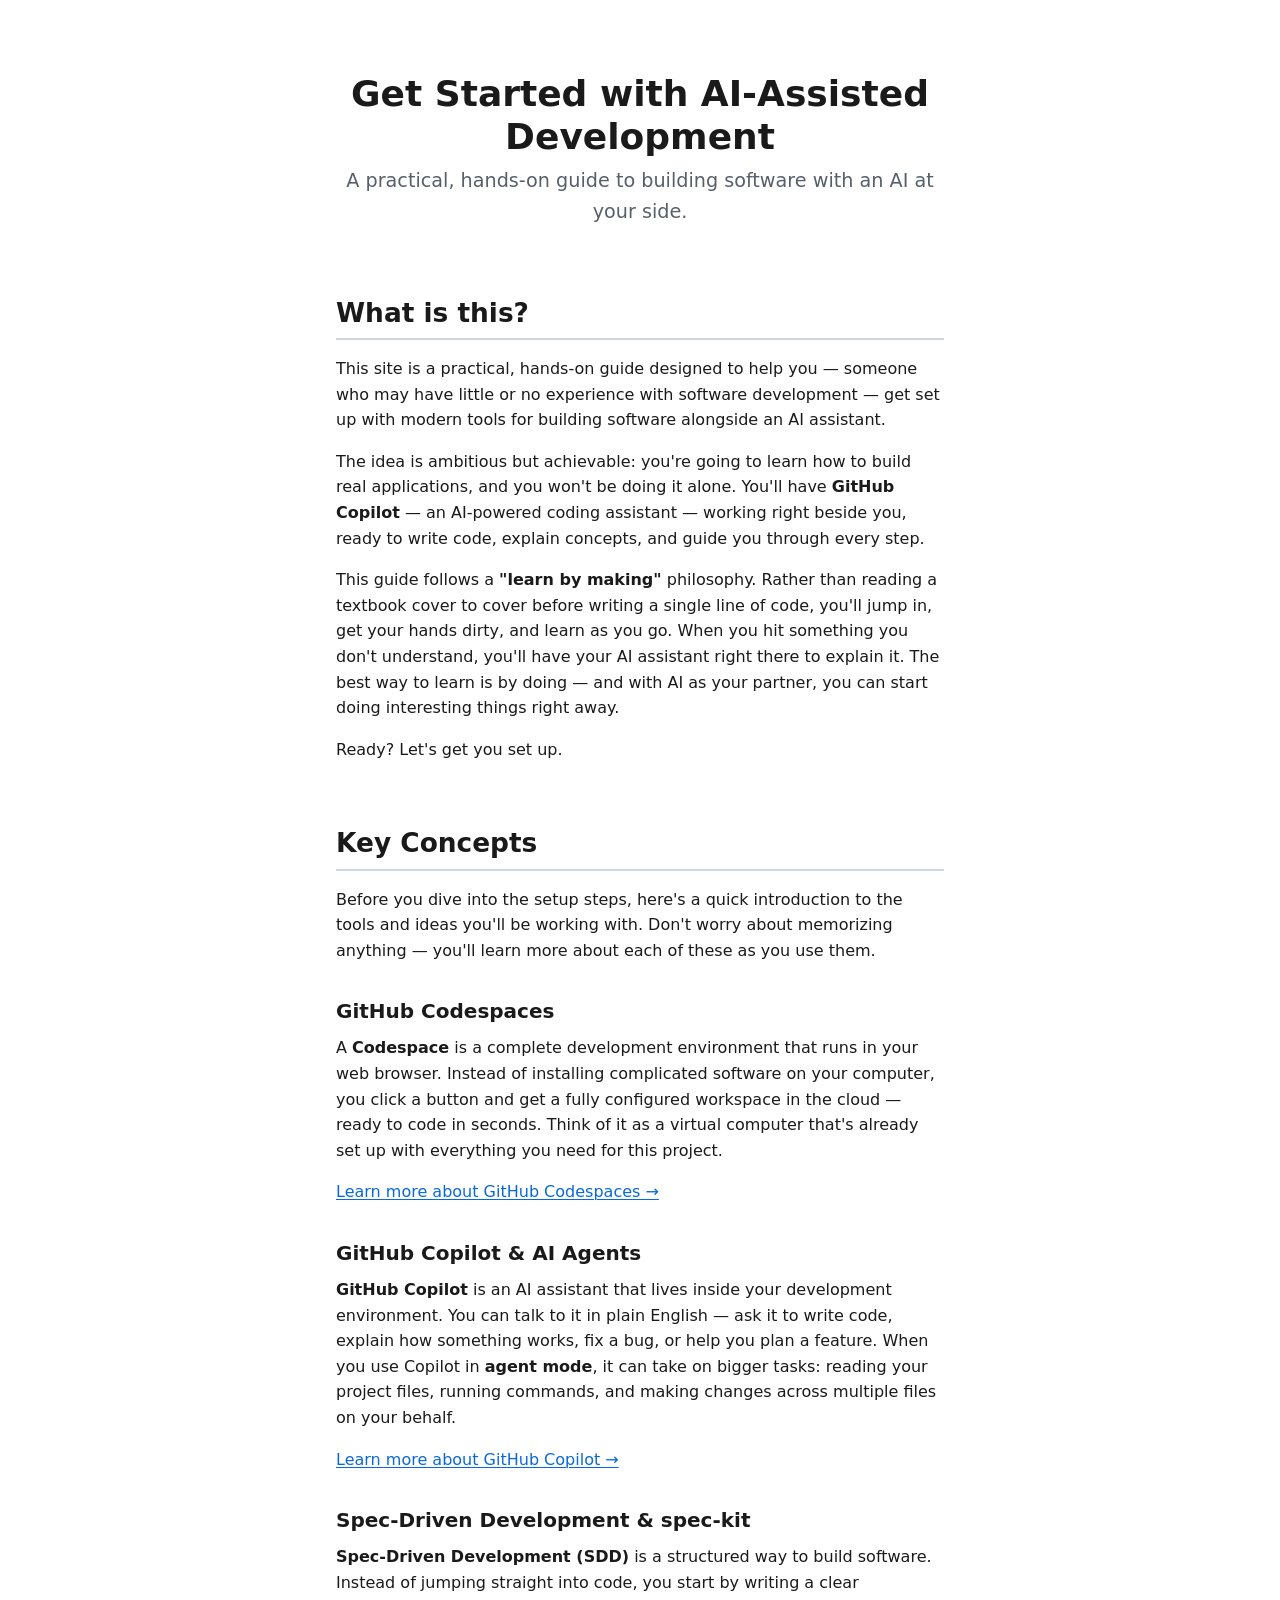
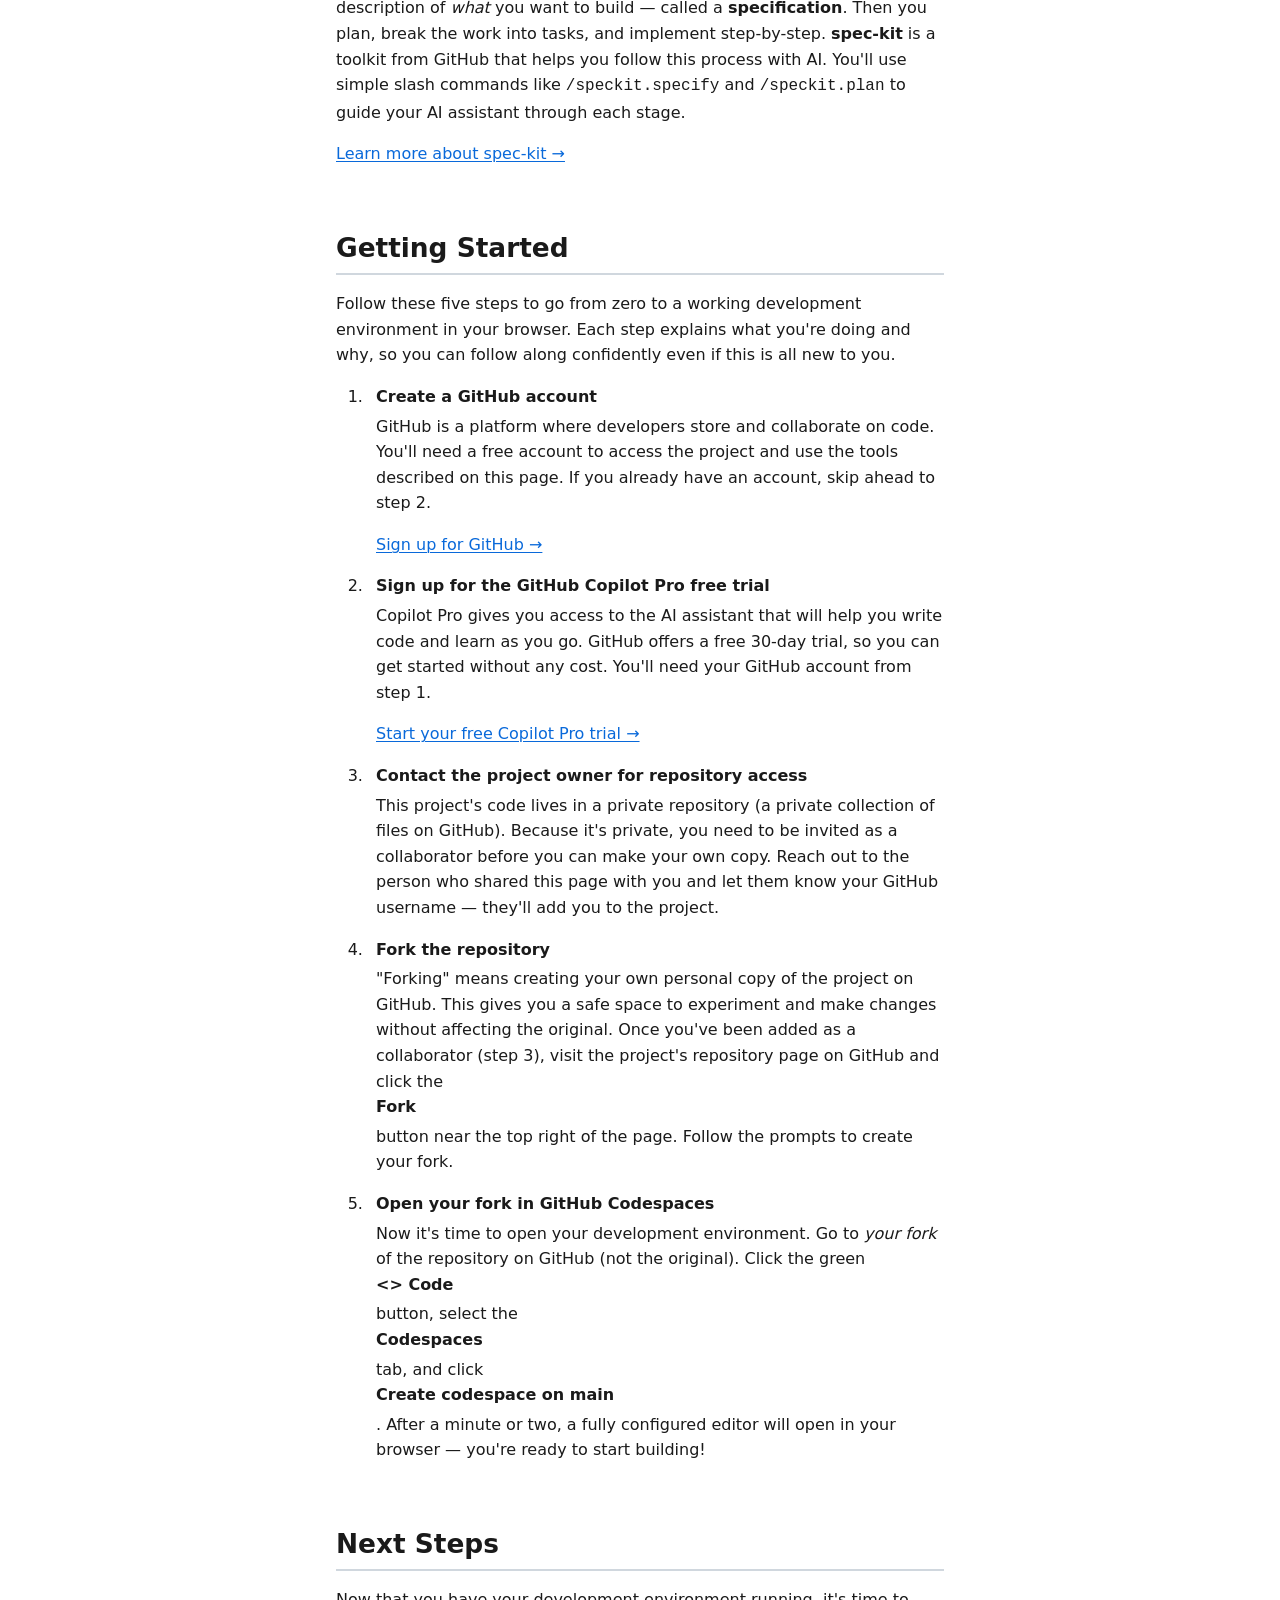
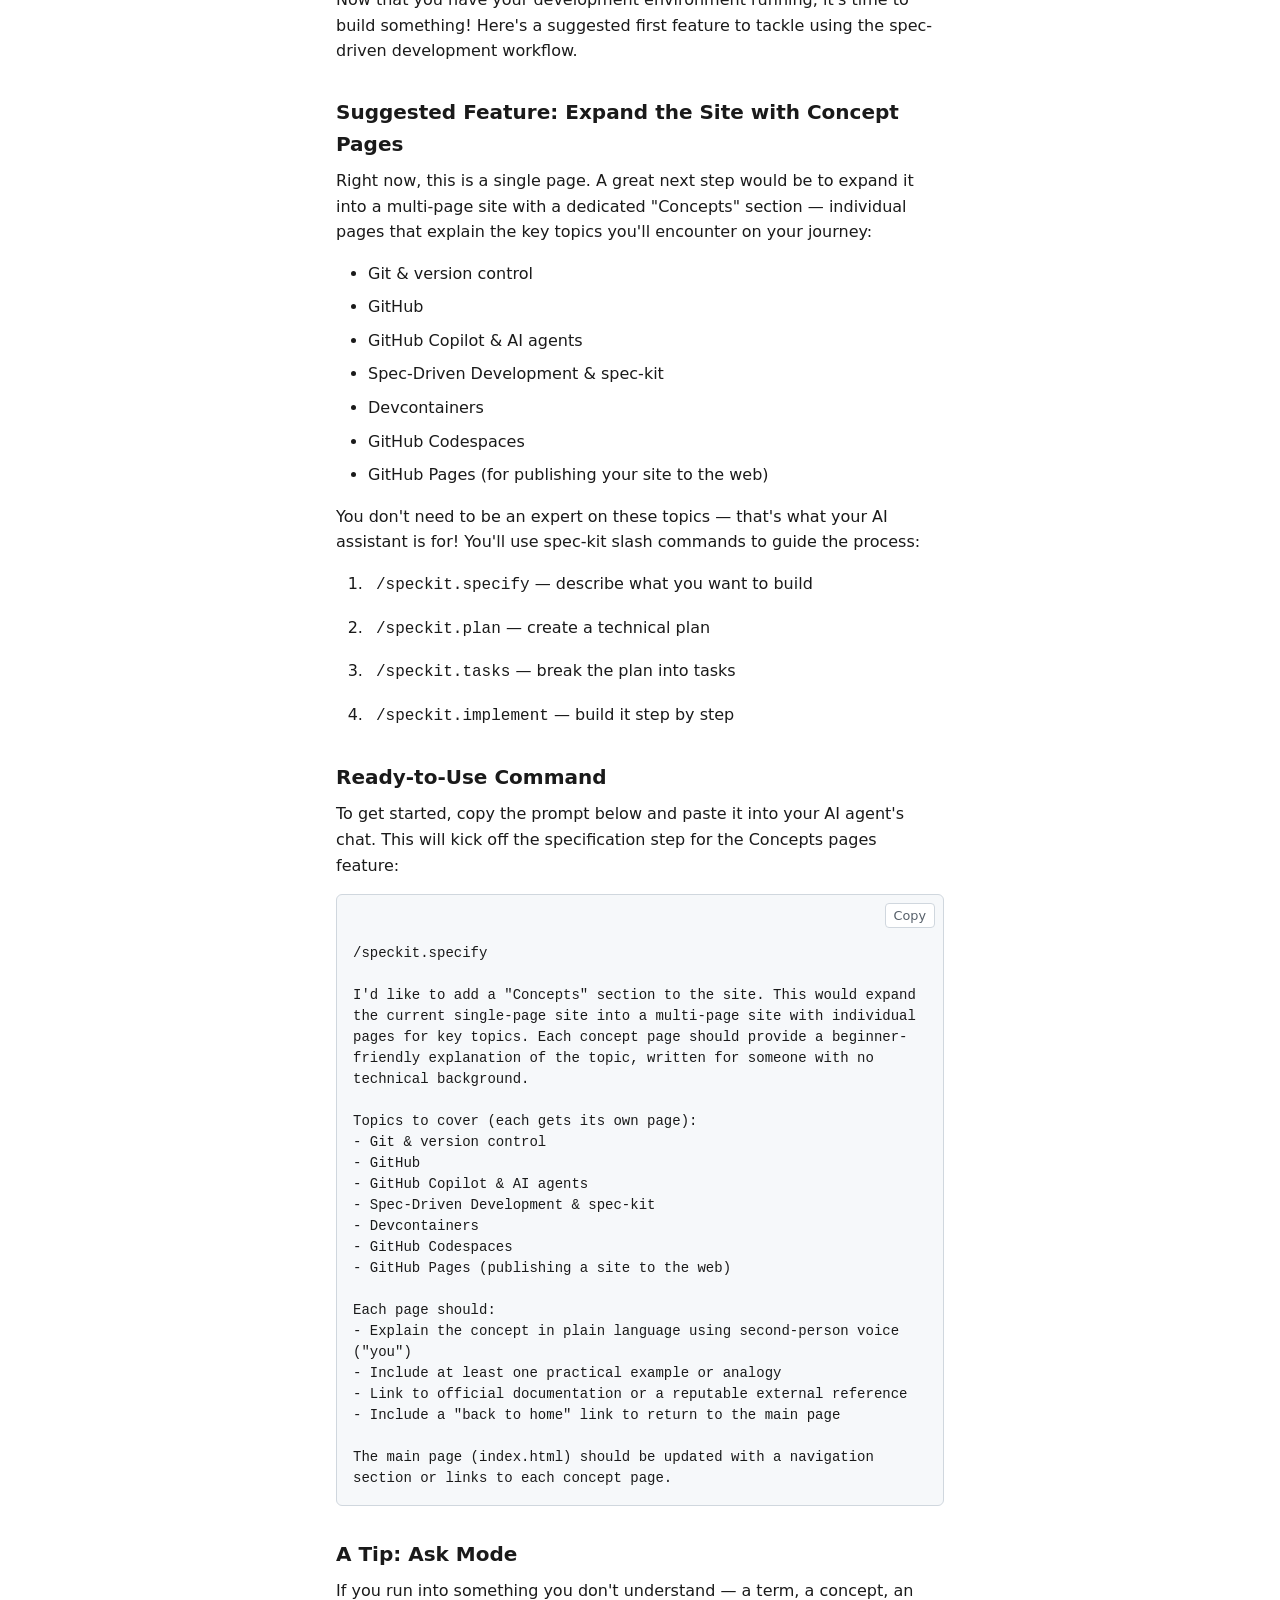
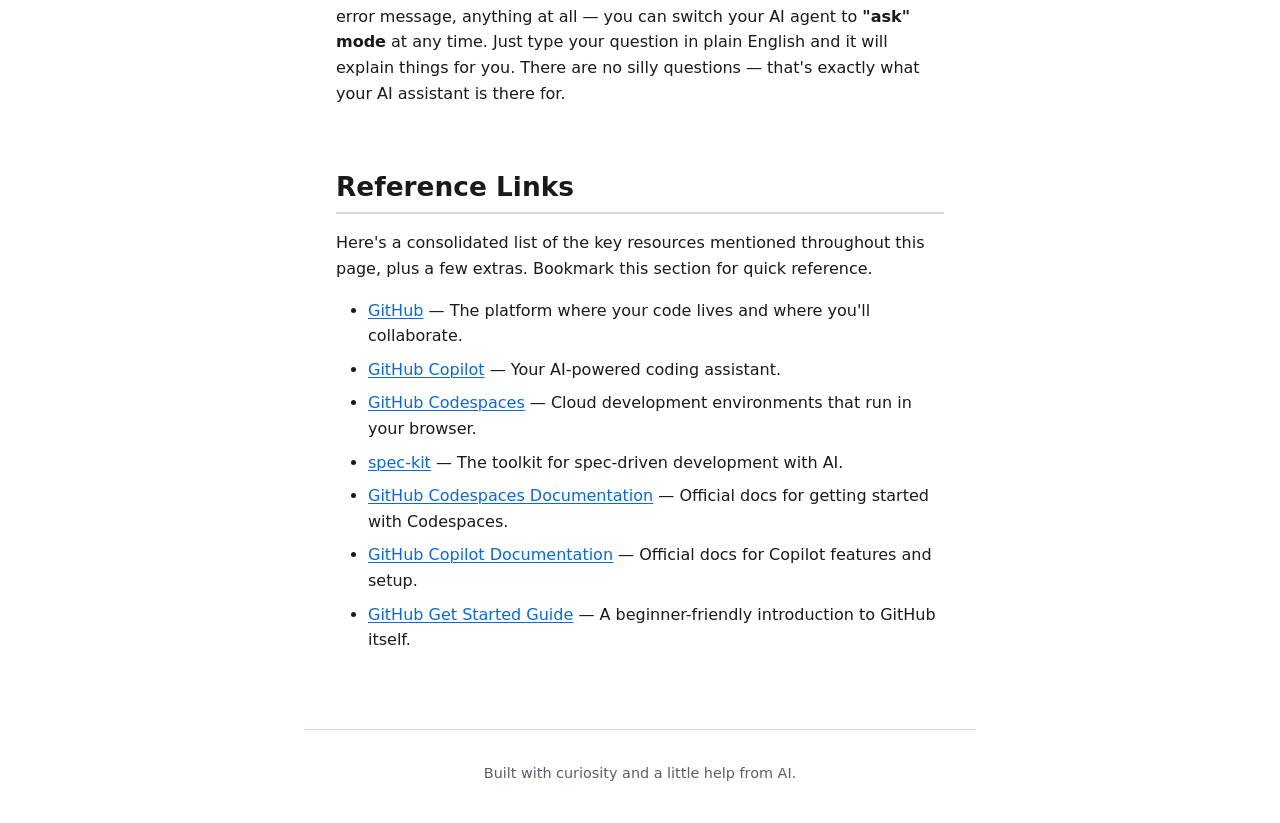
==== site/index.html @ fcfec1b2 "001-static-landing-page (#1): Create the basic static site, as a single page site * spec(001): add s" ====
<!DOCTYPE html>
<html lang="en">
<head>
  <meta charset="UTF-8">
  <meta name="viewport" content="width=device-width, initial-scale=1">
  <title>Get Started with AI-Assisted Development</title>
  <link rel="stylesheet" href="style.css">
</head>
<body>

  <header>
    <h1>Get Started with AI-Assisted Development</h1>
    <p>A practical, hands-on guide to building software with an AI at your side.</p>
  </header>

  <main>

    <section id="what-is-this">
      <h2>What is this?</h2>
      <p>
        This site is a practical, hands-on guide designed to help you — someone
        who may have little or no experience with software development — get set
        up with modern tools for building software alongside an AI assistant.
      </p>
      <p>
        The idea is ambitious but achievable: you're going to learn how to build
        real applications, and you won't be doing it alone. You'll have
        <strong>GitHub Copilot</strong> — an AI-powered coding assistant — working
        right beside you, ready to write code, explain concepts, and guide you
        through every step.
      </p>
      <p>
        This guide follows a <strong>"learn by making"</strong> philosophy. Rather
        than reading a textbook cover to cover before writing a single line of code,
        you'll jump in, get your hands dirty, and learn as you go. When you hit
        something you don't understand, you'll have your AI assistant right there
        to explain it. The best way to learn is by doing — and with AI as your
        partner, you can start doing interesting things right away.
      </p>
      <p>
        Ready? Let's get you set up.
      </p>
    </section>

    <section id="concepts">
      <h2>Key Concepts</h2>
      <p>
        Before you dive into the setup steps, here's a quick introduction to the
        tools and ideas you'll be working with. Don't worry about memorizing
        anything — you'll learn more about each of these as you use them.
      </p>

      <h3>GitHub Codespaces</h3>
      <p>
        A <strong>Codespace</strong> is a complete development environment that
        runs in your web browser. Instead of installing complicated software on
        your computer, you click a button and get a fully configured workspace
        in the cloud — ready to code in seconds. Think of it as a virtual
        computer that's already set up with everything you need for this project.
      </p>
      <p>
        <a href="https://docs.github.com/en/codespaces" target="_blank" rel="noopener noreferrer">
          Learn more about GitHub Codespaces →
        </a>
      </p>

      <h3>GitHub Copilot &amp; AI Agents</h3>
      <p>
        <strong>GitHub Copilot</strong> is an AI assistant that lives inside your
        development environment. You can talk to it in plain English — ask it to
        write code, explain how something works, fix a bug, or help you plan a
        feature. When you use Copilot in <strong>agent mode</strong>, it can take
        on bigger tasks: reading your project files, running commands, and making
        changes across multiple files on your behalf.
      </p>
      <p>
        <a href="https://docs.github.com/en/copilot" target="_blank" rel="noopener noreferrer">
          Learn more about GitHub Copilot →
        </a>
      </p>

      <h3>Spec-Driven Development &amp; spec-kit</h3>
      <p>
        <strong>Spec-Driven Development (SDD)</strong> is a structured way to
        build software. Instead of jumping straight into code, you start by
        writing a clear description of <em>what</em> you want to build — called
        a <strong>specification</strong>. Then you plan, break the work into tasks,
        and implement step-by-step. <strong>spec-kit</strong> is a toolkit from
        GitHub that helps you follow this process with AI. You'll use simple
        slash commands like <code>/speckit.specify</code> and
        <code>/speckit.plan</code> to guide your AI assistant through each stage.
      </p>
      <p>
        <a href="https://github.com/github/spec-kit" target="_blank" rel="noopener noreferrer">
          Learn more about spec-kit →
        </a>
      </p>
    </section>

    <section id="getting-started">
      <h2>Getting Started</h2>
      <p>
        Follow these five steps to go from zero to a working development
        environment in your browser. Each step explains what you're doing and
        why, so you can follow along confidently even if this is all new to you.
      </p>

      <ol>
        <li>
          <strong>Create a GitHub account</strong>
          <p>
            GitHub is a platform where developers store and collaborate on code.
            You'll need a free account to access the project and use the tools
            described on this page. If you already have an account, skip ahead
            to step 2.
          </p>
          <p>
            <a href="https://github.com/signup" target="_blank" rel="noopener noreferrer">
              Sign up for GitHub →
            </a>
          </p>
        </li>

        <li>
          <strong>Sign up for the GitHub Copilot Pro free trial</strong>
          <p>
            Copilot Pro gives you access to the AI assistant that will help you
            write code and learn as you go. GitHub offers a free 30-day trial,
            so you can get started without any cost. You'll need your GitHub
            account from step 1.
          </p>
          <p>
            <a href="https://github.com/github-copilot/signup" target="_blank" rel="noopener noreferrer">
              Start your free Copilot Pro trial →
            </a>
          </p>
        </li>

        <li>
          <strong>Contact the project owner for repository access</strong>
          <p>
            This project's code lives in a private repository (a private
            collection of files on GitHub). Because it's private, you need to
            be invited as a collaborator before you can make your own copy.
            Reach out to the person who shared this page with you and let them
            know your GitHub username — they'll add you to the project.
          </p>
        </li>

        <li>
          <strong>Fork the repository</strong>
          <p>
            "Forking" means creating your own personal copy of the project on
            GitHub. This gives you a safe space to experiment and make changes
            without affecting the original. Once you've been added as a
            collaborator (step 3), visit the project's repository page on GitHub
            and click the <strong>Fork</strong> button near the top right of the
            page. Follow the prompts to create your fork.
          </p>
        </li>

        <li>
          <strong>Open your fork in GitHub Codespaces</strong>
          <p>
            Now it's time to open your development environment. Go to
            <em>your fork</em> of the repository on GitHub (not the original).
            Click the green <strong>&lt;&gt; Code</strong> button, select the
            <strong>Codespaces</strong> tab, and click
            <strong>Create codespace on main</strong>. After a minute or two,
            a fully configured editor will open in your browser — you're ready
            to start building!
          </p>
        </li>
      </ol>
    </section>

    <section id="next-steps">
      <h2>Next Steps</h2>
      <p>
        Now that you have your development environment running, it's time to
        build something! Here's a suggested first feature to tackle using the
        spec-driven development workflow.
      </p>

      <h3>Suggested Feature: Expand the Site with Concept Pages</h3>
      <p>
        Right now, this is a single page. A great next step would be to expand
        it into a multi-page site with a dedicated "Concepts" section — individual
        pages that explain the key topics you'll encounter on your journey:
      </p>
      <ul>
        <li>Git &amp; version control</li>
        <li>GitHub</li>
        <li>GitHub Copilot &amp; AI agents</li>
        <li>Spec-Driven Development &amp; spec-kit</li>
        <li>Devcontainers</li>
        <li>GitHub Codespaces</li>
        <li>GitHub Pages (for publishing your site to the web)</li>
      </ul>
      <p>
        You don't need to be an expert on these topics — that's what your AI
        assistant is for! You'll use spec-kit slash commands to guide the process:
      </p>
      <ol>
        <li><code>/speckit.specify</code> — describe what you want to build</li>
        <li><code>/speckit.plan</code> — create a technical plan</li>
        <li><code>/speckit.tasks</code> — break the plan into tasks</li>
        <li><code>/speckit.implement</code> — build it step by step</li>
      </ol>

      <h3>Ready-to-Use Command</h3>
      <p>
        To get started, copy the prompt below and paste it into your AI agent's
        chat. This will kick off the specification step for the Concepts pages
        feature:
      </p>
      <div class="code-block">
        <button class="copy-btn" type="button" aria-label="Copy command to clipboard">Copy</button>
        <pre><code>/speckit.specify

I'd like to add a "Concepts" section to the site. This would expand the current single-page site into a multi-page site with individual pages for key topics. Each concept page should provide a beginner-friendly explanation of the topic, written for someone with no technical background.

Topics to cover (each gets its own page):
- Git &amp; version control
- GitHub
- GitHub Copilot &amp; AI agents
- Spec-Driven Development &amp; spec-kit
- Devcontainers
- GitHub Codespaces
- GitHub Pages (publishing a site to the web)

Each page should:
- Explain the concept in plain language using second-person voice ("you")
- Include at least one practical example or analogy
- Link to official documentation or a reputable external reference
- Include a "back to home" link to return to the main page

The main page (index.html) should be updated with a navigation section or links to each concept page.</code></pre>
      </div>

      <h3>A Tip: Ask Mode</h3>
      <p>
        If you run into something you don't understand — a term, a concept, an
        error message, anything at all — you can switch your AI agent to
        <strong>"ask" mode</strong> at any time. Just type your question in
        plain English and it will explain things for you. There are no silly
        questions — that's exactly what your AI assistant is there for.
      </p>
    </section>

    <section id="reference-links">
      <h2>Reference Links</h2>
      <p>
        Here's a consolidated list of the key resources mentioned throughout this
        page, plus a few extras. Bookmark this section for quick reference.
      </p>
      <ul>
        <li>
          <a href="https://github.com" target="_blank" rel="noopener noreferrer">GitHub</a>
          — The platform where your code lives and where you'll collaborate.
        </li>
        <li>
          <a href="https://github.com/features/copilot" target="_blank" rel="noopener noreferrer">GitHub Copilot</a>
          — Your AI-powered coding assistant.
        </li>
        <li>
          <a href="https://github.com/features/codespaces" target="_blank" rel="noopener noreferrer">GitHub Codespaces</a>
          — Cloud development environments that run in your browser.
        </li>
        <li>
          <a href="https://github.com/github/spec-kit" target="_blank" rel="noopener noreferrer">spec-kit</a>
          — The toolkit for spec-driven development with AI.
        </li>
        <li>
          <a href="https://docs.github.com/en/codespaces" target="_blank" rel="noopener noreferrer">GitHub Codespaces Documentation</a>
          — Official docs for getting started with Codespaces.
        </li>
        <li>
          <a href="https://docs.github.com/en/copilot" target="_blank" rel="noopener noreferrer">GitHub Copilot Documentation</a>
          — Official docs for Copilot features and setup.
        </li>
        <li>
          <a href="https://docs.github.com/en/get-started" target="_blank" rel="noopener noreferrer">GitHub Get Started Guide</a>
          — A beginner-friendly introduction to GitHub itself.
        </li>
      </ul>
    </section>

  </main>

  <footer>
    <p>Built with curiosity and a little help from AI.</p>
  </footer>

  <script>
    document.querySelectorAll('.copy-btn').forEach(function (btn) {
      btn.addEventListener('click', function () {
        var code = btn.closest('.code-block').querySelector('code').textContent;
        navigator.clipboard.writeText(code).then(function () {
          btn.textContent = 'Copied!';
          setTimeout(function () {
            btn.textContent = 'Copy';
          }, 2000);
        });
      });
    });
  </script>

</body>
</html>
---- site/style.css ----
/* ── Custom Properties ── */
:root {
  --color-bg: #ffffff;
  --color-text: #1a1a1a;
  --color-accent: #0969da;
  --color-accent-hover: #0550ae;
  --color-surface: #f6f8fa;
  --color-border: #d0d7de;
  --color-muted: #57606a;
  --font-body: system-ui, -apple-system, sans-serif;
  --font-mono: ui-monospace, 'Cascadia Code', 'Consolas', monospace;
  --max-width: 42rem;
  --space-xs: 0.25rem;
  --space-sm: 0.5rem;
  --space-md: 1rem;
  --space-lg: 2rem;
  --space-xl: 3rem;
}

/* ── Reset ── */
*,
*::before,
*::after {
  box-sizing: border-box;
}

body {
  margin: 0;
  font-family: var(--font-body);
  font-size: 1rem;
  line-height: 1.6;
  color: var(--color-text);
  background: var(--color-bg);
}

img {
  max-width: 100%;
  display: block;
}

/* ── Base Layout (mobile-first, 375px+) ── */
header,
main,
footer {
  padding: var(--space-md);
}

header {
  text-align: center;
  padding-top: var(--space-xl);
  padding-bottom: var(--space-lg);
}

header h1 {
  margin: 0 0 var(--space-sm);
  font-size: 1.75rem;
  line-height: 1.2;
}

header p {
  margin: 0;
  color: var(--color-muted);
  font-size: 1.1rem;
}

section {
  margin-bottom: var(--space-xl);
}

section h2 {
  font-size: 1.4rem;
  margin: 0 0 var(--space-md);
  padding-bottom: var(--space-xs);
  border-bottom: 2px solid var(--color-border);
}

section h3 {
  font-size: 1.15rem;
  margin: var(--space-lg) 0 var(--space-sm);
}

p {
  margin: 0 0 var(--space-md);
}

footer {
  text-align: center;
  padding-top: var(--space-lg);
  padding-bottom: var(--space-lg);
  color: var(--color-muted);
  font-size: 0.9rem;
  border-top: 1px solid var(--color-border);
}

/* ── Links ── */
a {
  color: var(--color-accent);
  text-decoration: underline;
  text-decoration-thickness: 1px;
  text-underline-offset: 2px;
}

a:hover,
a:focus {
  color: var(--color-accent-hover);
}

/* ── Lists ── */
ol {
  padding-left: var(--space-lg);
  margin: 0 0 var(--space-md);
}

ol li {
  margin-bottom: var(--space-md);
  padding-left: var(--space-sm);
}

ol li strong {
  display: block;
  margin-bottom: var(--space-xs);
}

ul {
  padding-left: var(--space-lg);
  margin: 0 0 var(--space-md);
}

ul li {
  margin-bottom: var(--space-sm);
}

/* ── Code Block with Copy Button ── */
.code-block {
  position: relative;
  margin: var(--space-md) 0;
  background: var(--color-surface);
  border: 1px solid var(--color-border);
  border-radius: 6px;
  overflow: hidden;
}

.code-block pre {
  margin: 0;
  padding: var(--space-md);
  padding-top: var(--space-xl);
  overflow-x: auto;
  font-family: var(--font-mono);
  font-size: 0.875rem;
  line-height: 1.5;
  white-space: pre-wrap;
  word-wrap: break-word;
}

.code-block code {
  font-family: inherit;
}

.copy-btn {
  position: absolute;
  top: var(--space-sm);
  right: var(--space-sm);
  padding: var(--space-xs) var(--space-sm);
  font-size: 0.8rem;
  font-family: var(--font-body);
  color: var(--color-muted);
  background: var(--color-bg);
  border: 1px solid var(--color-border);
  border-radius: 4px;
  cursor: pointer;
  transition: color 0.15s, border-color 0.15s;
}

.copy-btn:hover,
.copy-btn:focus {
  color: var(--color-accent);
  border-color: var(--color-accent);
}

/* ── Responsive: Tablets and Up ── */
@media (min-width: 768px) {
  header,
  main,
  footer {
    max-width: var(--max-width);
    margin-left: auto;
    margin-right: auto;
    padding-left: var(--space-lg);
    padding-right: var(--space-lg);
  }

  header {
    padding-top: calc(var(--space-xl) * 1.5);
    padding-bottom: var(--space-xl);
  }

  header h1 {
    font-size: 2.25rem;
  }

  header p {
    font-size: 1.2rem;
  }

  section h2 {
    font-size: 1.65rem;
  }

  section h3 {
    font-size: 1.25rem;
  }

  section {
    margin-bottom: calc(var(--space-xl) * 1.25);
  }
}
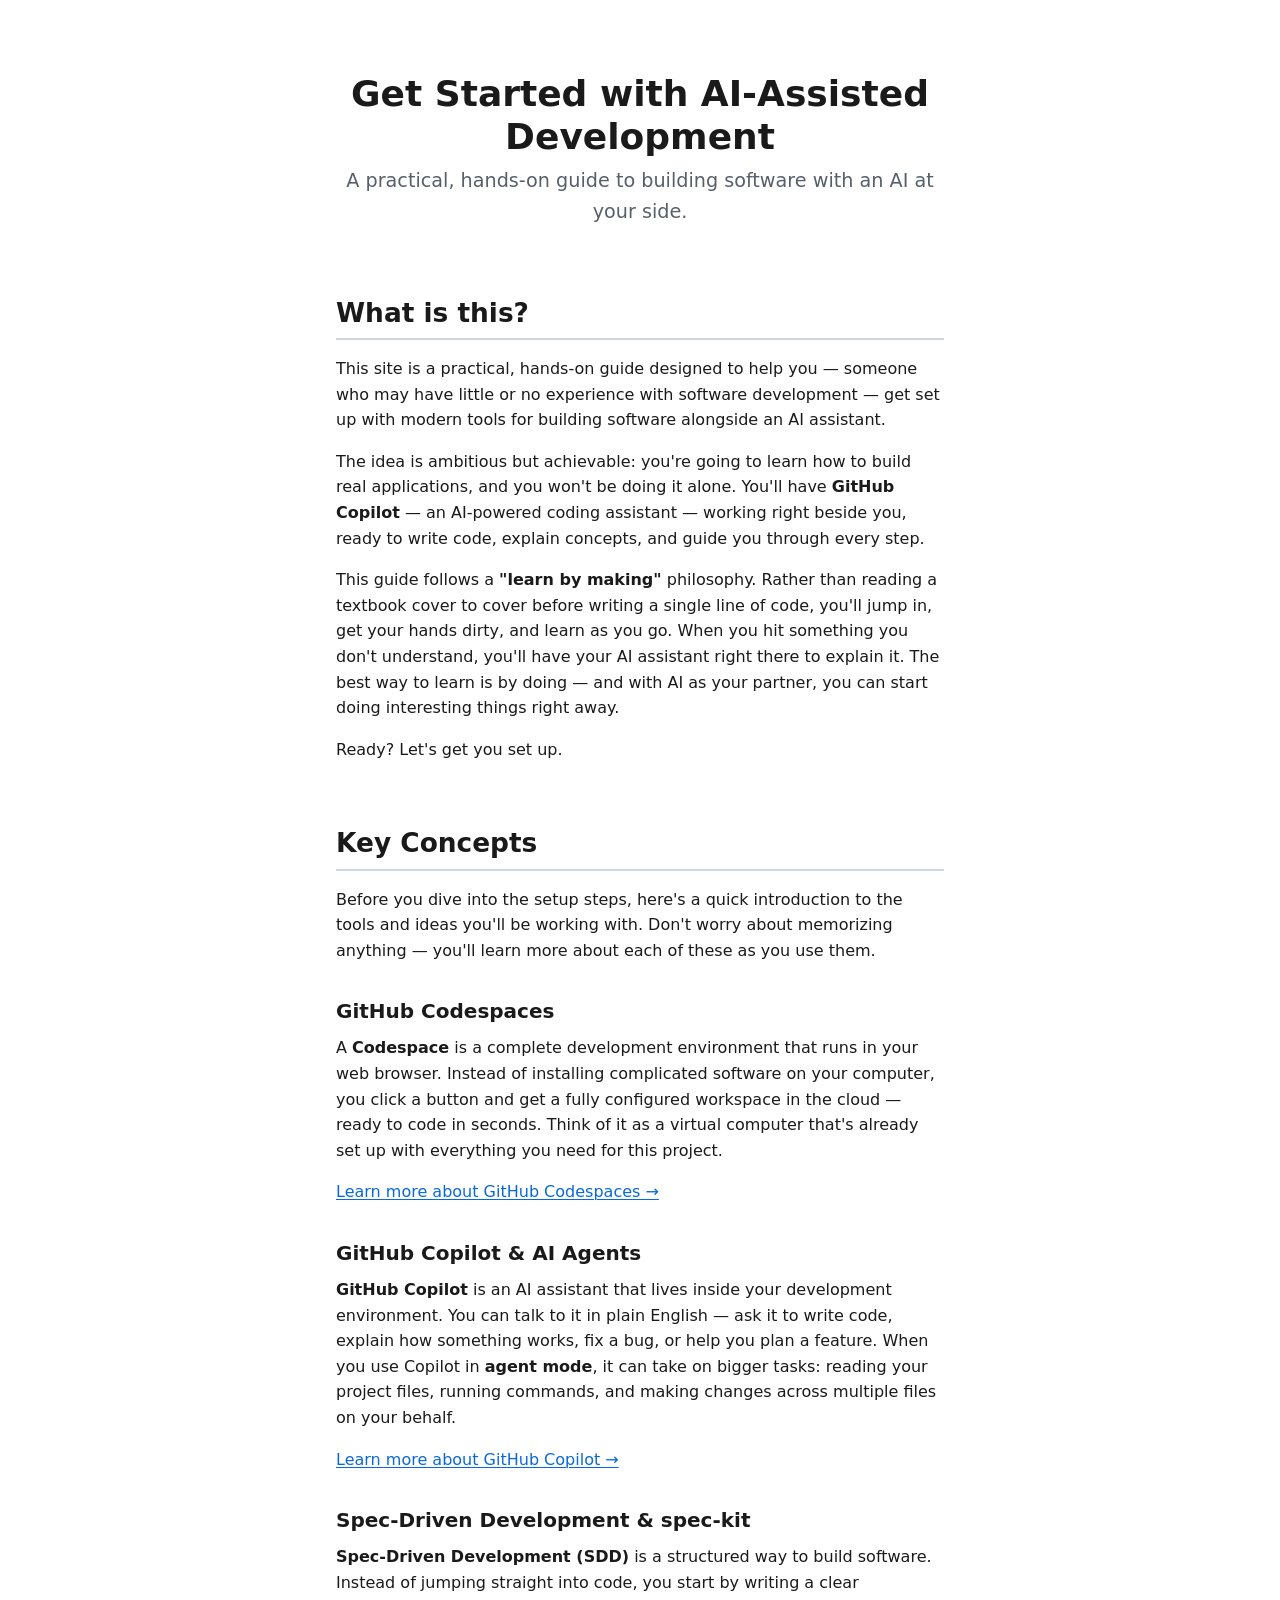
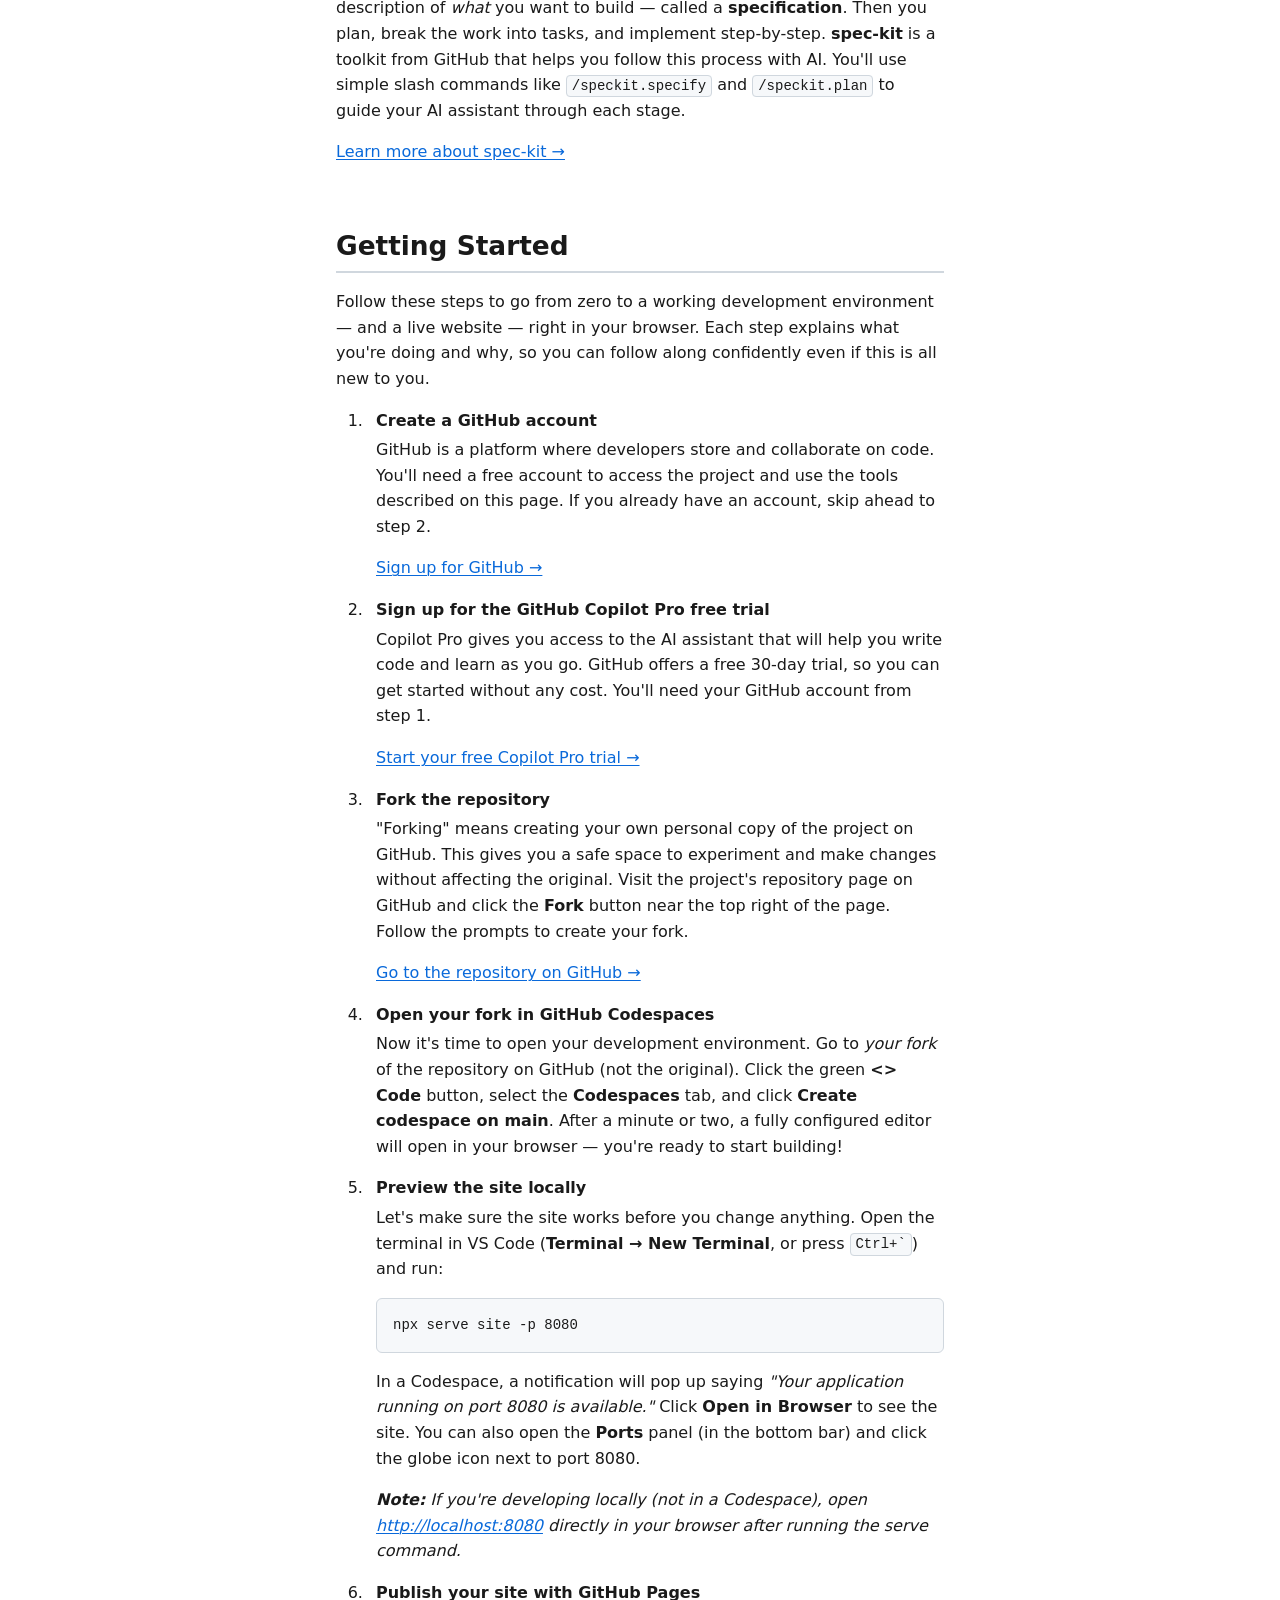
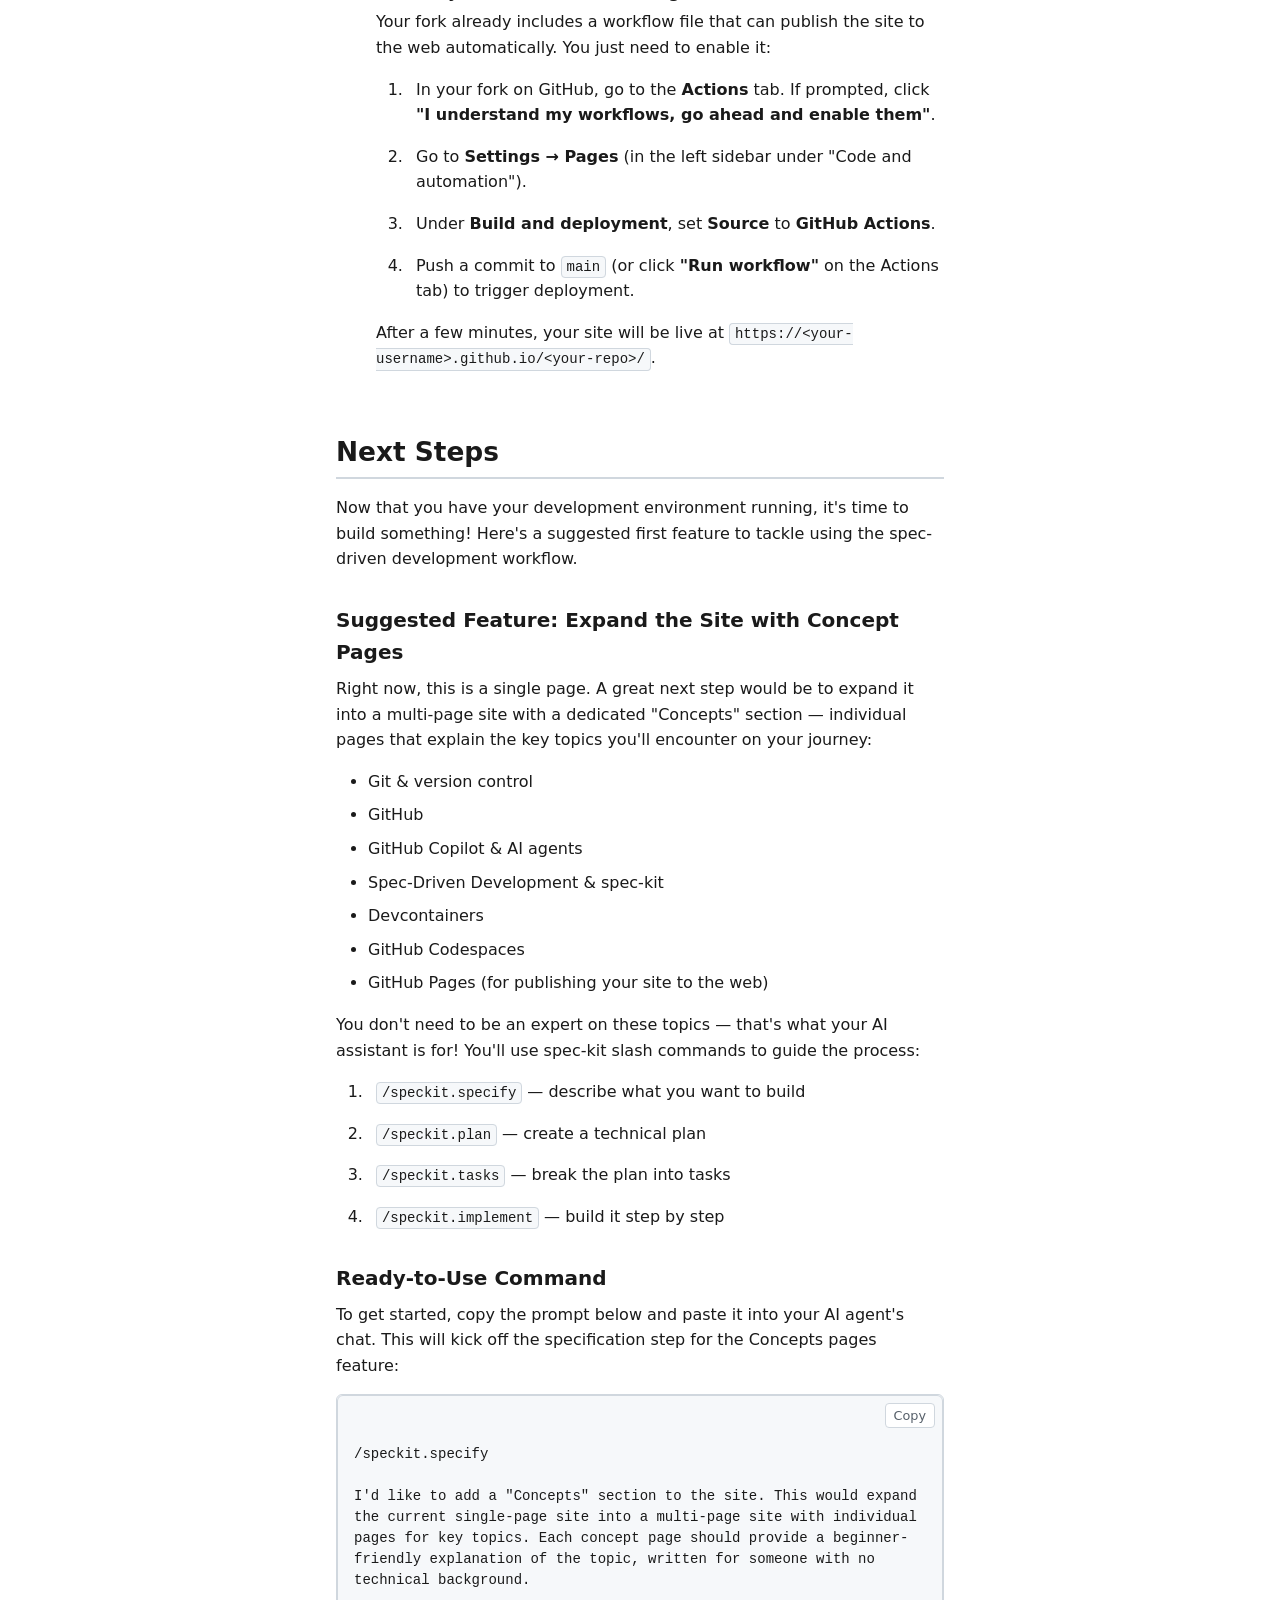
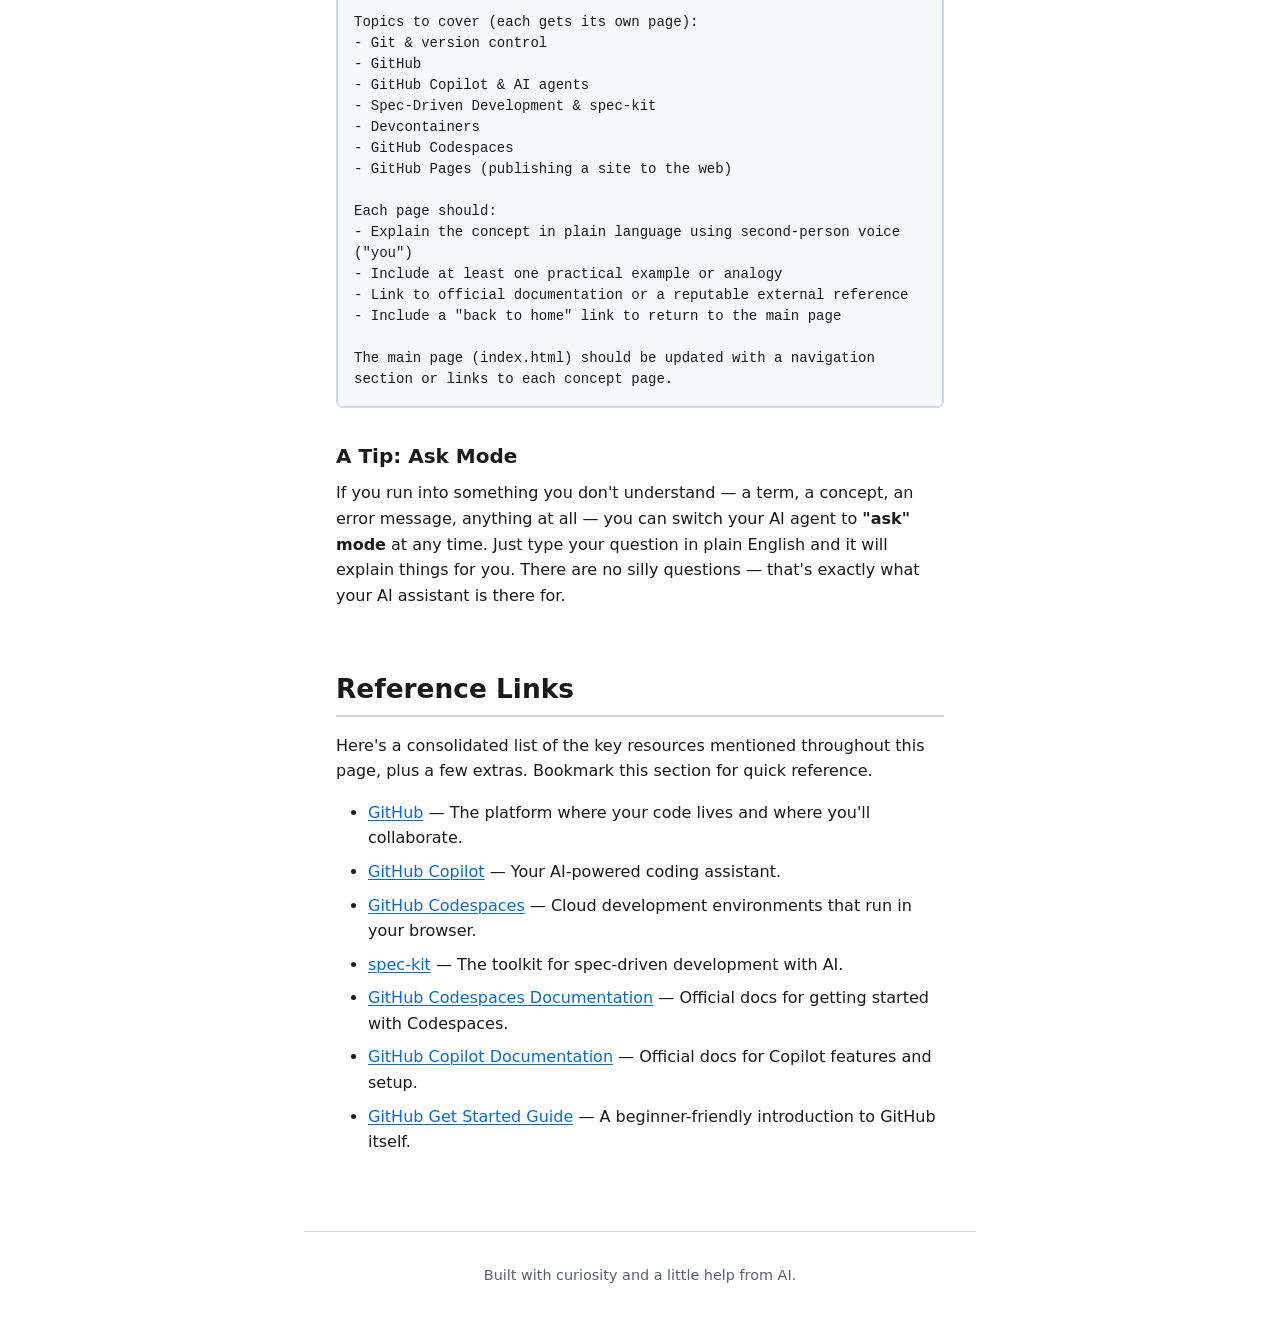
==== commit 26842a2a: "002 site readme ghpages: Update site content, getting started section, readme, add workflow for publ" ====
--- a/site/index.html
+++ b/site/index.html
@@ -100,9 +100,10 @@
     <section id="getting-started">
       <h2>Getting Started</h2>
       <p>
-        Follow these five steps to go from zero to a working development
-        environment in your browser. Each step explains what you're doing and
-        why, so you can follow along confidently even if this is all new to you.
+        Follow these steps to go from zero to a working development
+        environment — and a live website — right in your browser. Each step
+        explains what you're doing and why, so you can follow along confidently
+        even if this is all new to you.
       </p>
 
       <ol>
@@ -137,25 +138,18 @@
         </li>
 
         <li>
-          <strong>Contact the project owner for repository access</strong>
-          <p>
-            This project's code lives in a private repository (a private
-            collection of files on GitHub). Because it's private, you need to
-            be invited as a collaborator before you can make your own copy.
-            Reach out to the person who shared this page with you and let them
-            know your GitHub username — they'll add you to the project.
-          </p>
-        </li>
-
-        <li>
           <strong>Fork the repository</strong>
           <p>
             "Forking" means creating your own personal copy of the project on
             GitHub. This gives you a safe space to experiment and make changes
-            without affecting the original. Once you've been added as a
-            collaborator (step 3), visit the project's repository page on GitHub
-            and click the <strong>Fork</strong> button near the top right of the
-            page. Follow the prompts to create your fork.
+            without affecting the original. Visit the project's repository page
+            on GitHub and click the <strong>Fork</strong> button near the top
+            right of the page. Follow the prompts to create your fork.
+          </p>
+          <p>
+            <a href="https://github.com/Davis-B-Allen/sddhello" target="_blank" rel="noopener noreferrer">
+              Go to the repository on GitHub →
+            </a>
           </p>
         </li>
 
@@ -169,6 +163,64 @@
             <strong>Create codespace on main</strong>. After a minute or two,
             a fully configured editor will open in your browser — you're ready
             to start building!
+          </p>
+        </li>
+
+        <li>
+          <strong>Preview the site locally</strong>
+          <p>
+            Let's make sure the site works before you change anything. Open the
+            terminal in VS Code
+            (<strong>Terminal → New Terminal</strong>, or press
+            <code>Ctrl+`</code>) and run:
+          </p>
+          <pre><code>npx serve site -p 8080</code></pre>
+          <p>
+            In a Codespace, a notification will pop up saying
+            <em>"Your application running on port 8080 is available."</em>
+            Click <strong>Open in Browser</strong> to see the site. You can also
+            open the <strong>Ports</strong> panel (in the bottom bar) and click
+            the globe icon next to port 8080.
+          </p>
+          <p>
+            <em>
+              <strong>Note:</strong> If you're developing locally (not in a
+              Codespace), open
+              <a href="http://localhost:8080" target="_blank" rel="noopener noreferrer">http://localhost:8080</a>
+              directly in your browser after running the serve command.
+            </em>
+          </p>
+        </li>
+
+        <li>
+          <strong>Publish your site with GitHub Pages</strong>
+          <p>
+            Your fork already includes a workflow file that can publish the site
+            to the web automatically. You just need to enable it:
+          </p>
+          <ol>
+            <li>
+              In your fork on GitHub, go to the <strong>Actions</strong> tab.
+              If prompted, click
+              <strong>"I understand my workflows, go ahead and enable them"</strong>.
+            </li>
+            <li>
+              Go to <strong>Settings → Pages</strong> (in the left sidebar under
+              "Code and automation").
+            </li>
+            <li>
+              Under <strong>Build and deployment</strong>, set
+              <strong>Source</strong> to <strong>GitHub Actions</strong>.
+            </li>
+            <li>
+              Push a commit to <code>main</code> (or click
+              <strong>"Run workflow"</strong> on the Actions tab) to trigger
+              deployment.
+            </li>
+          </ol>
+          <p>
+            After a few minutes, your site will be live at
+            <code>https://&lt;your-username&gt;.github.io/&lt;your-repo&gt;/</code>.
           </p>
         </li>
       </ol>
--- a/site/style.css
+++ b/site/style.css
@@ -116,7 +116,7 @@
   padding-left: var(--space-sm);
 }
 
-ol li strong {
+#getting-started > ol > li > strong {
   display: block;
   margin-bottom: var(--space-xs);
 }
@@ -128,6 +128,36 @@
 
 ul li {
   margin-bottom: var(--space-sm);
+}
+
+/* ── Inline Code ── */
+code {
+  font-family: var(--font-mono);
+  font-size: 0.875em;
+  background: var(--color-surface);
+  padding: 0.15em 0.35em;
+  border-radius: 4px;
+  border: 1px solid var(--color-border);
+}
+
+pre code {
+  background: none;
+  padding: 0;
+  border: none;
+  border-radius: 0;
+  font-size: inherit;
+}
+
+pre {
+  background: var(--color-surface);
+  border: 1px solid var(--color-border);
+  border-radius: 6px;
+  padding: var(--space-md);
+  overflow-x: auto;
+  font-family: var(--font-mono);
+  font-size: 0.875rem;
+  line-height: 1.5;
+  margin: 0 0 var(--space-md);
 }
 
 /* ── Code Block with Copy Button ── */
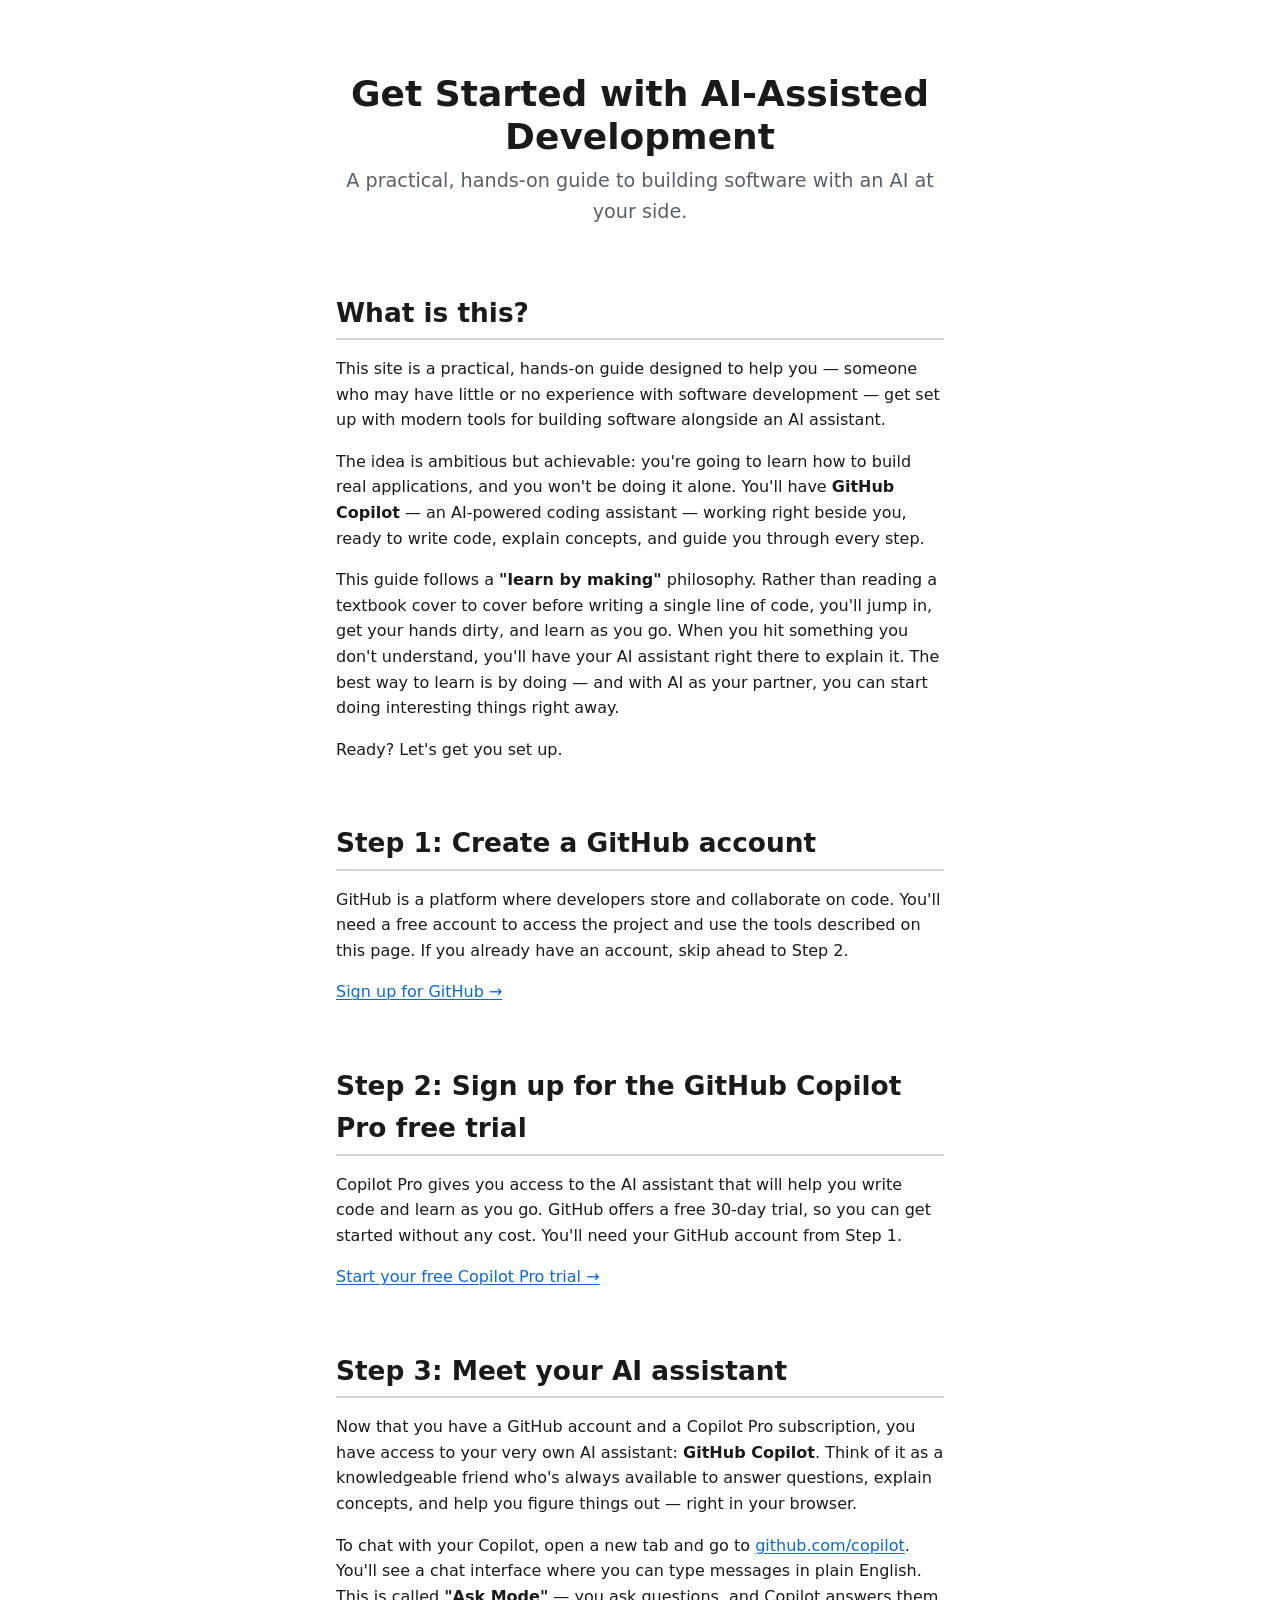
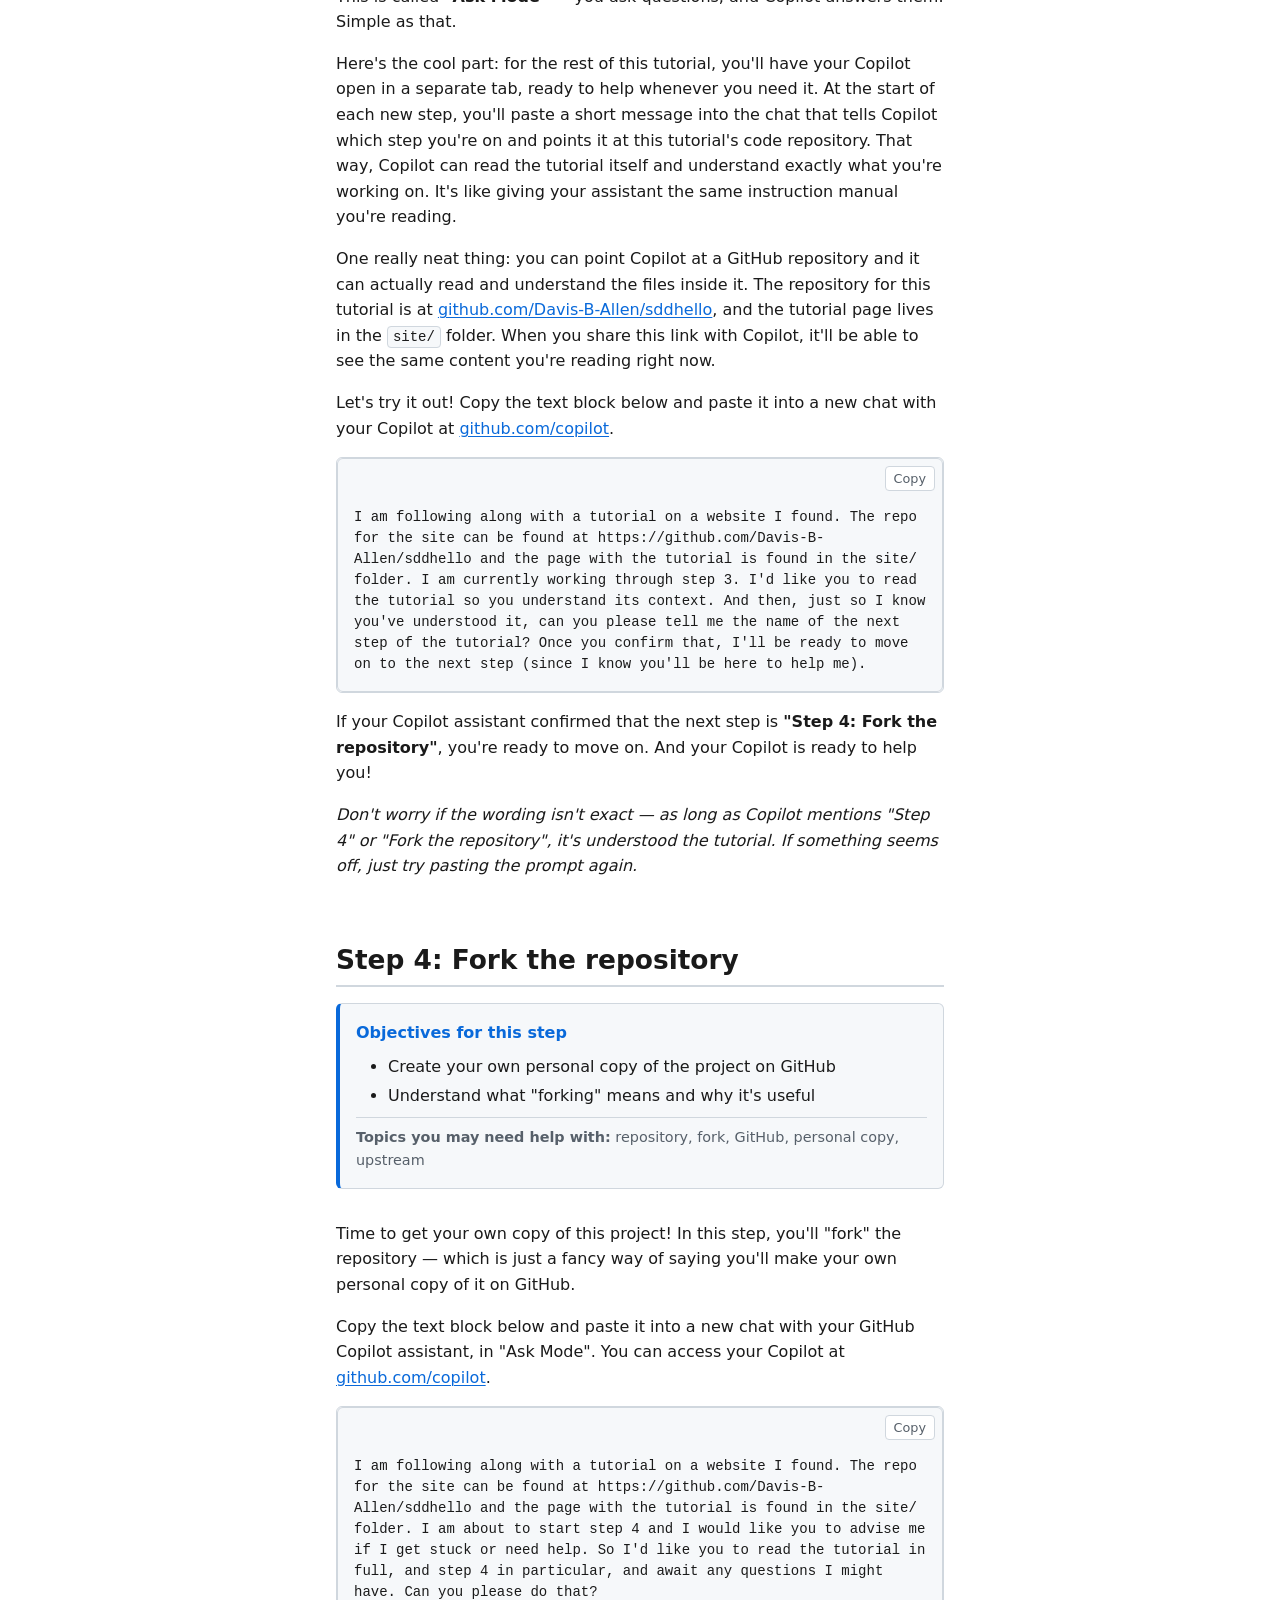
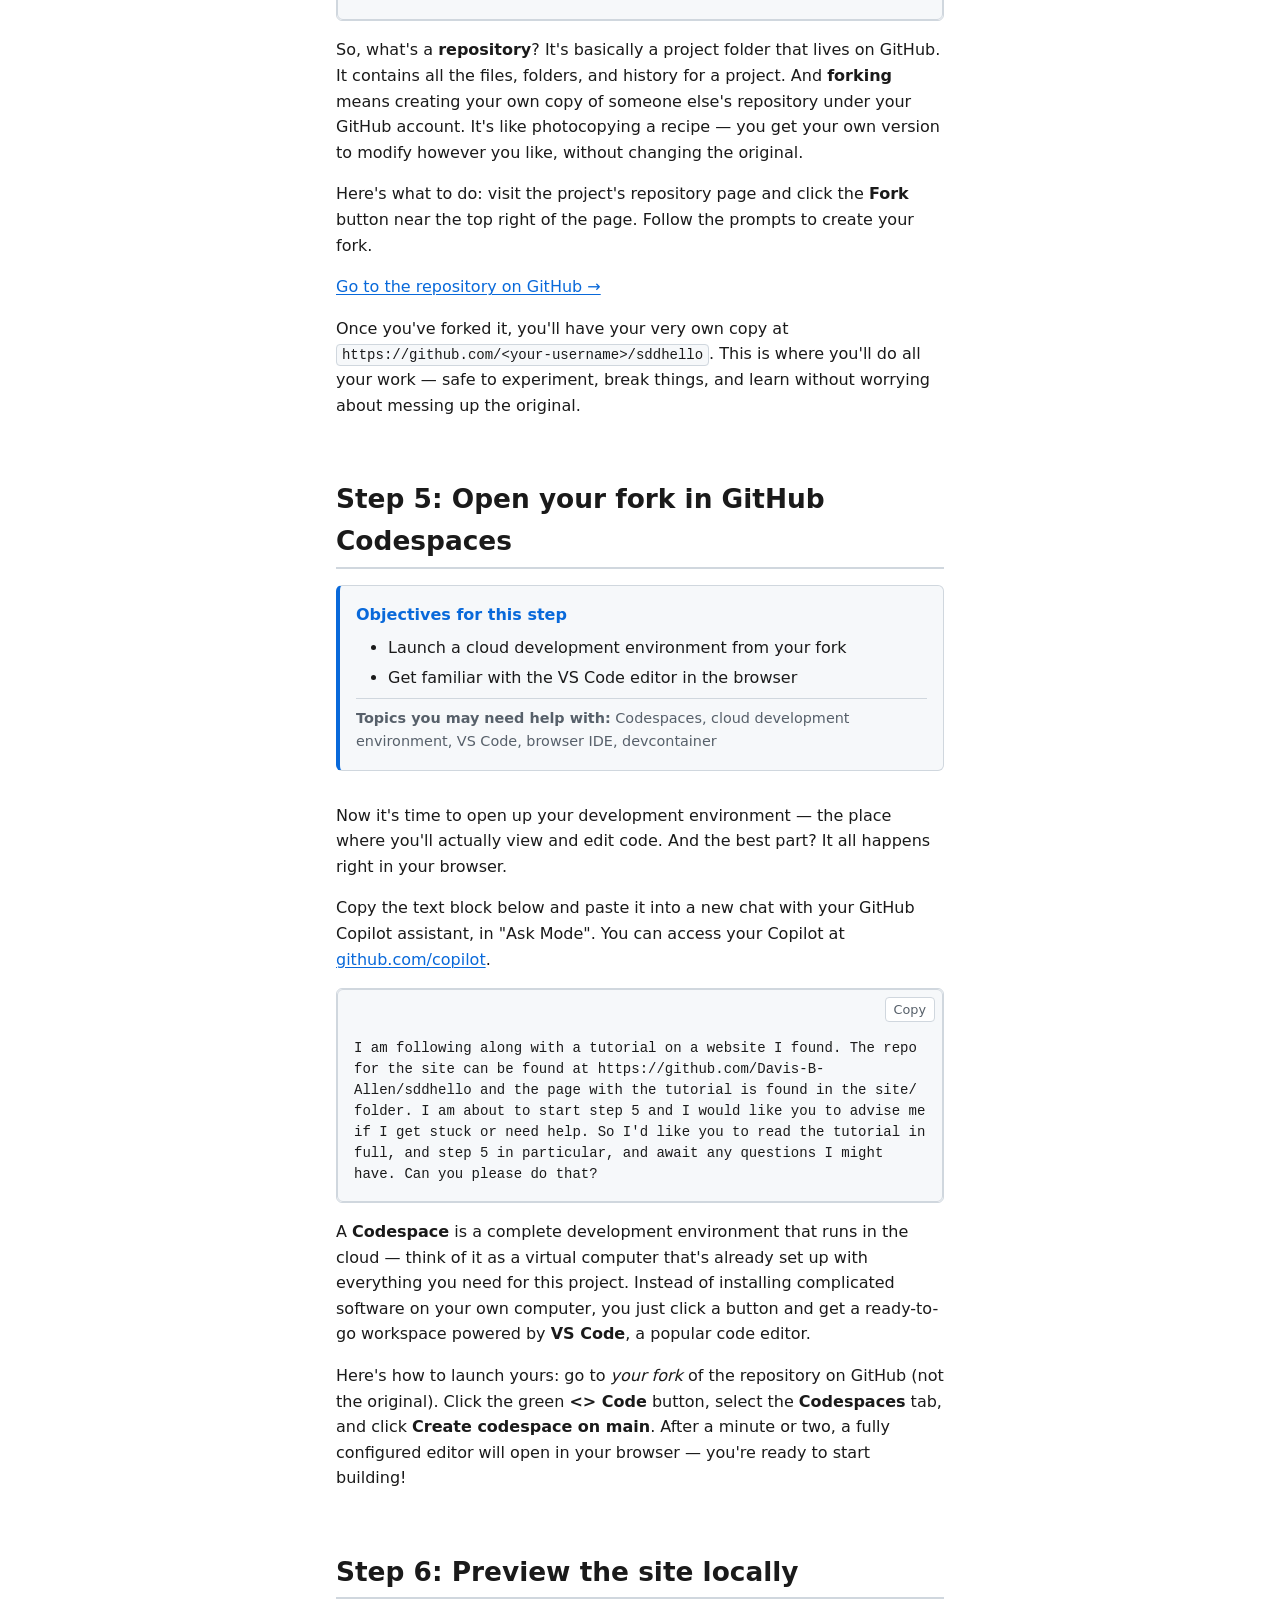
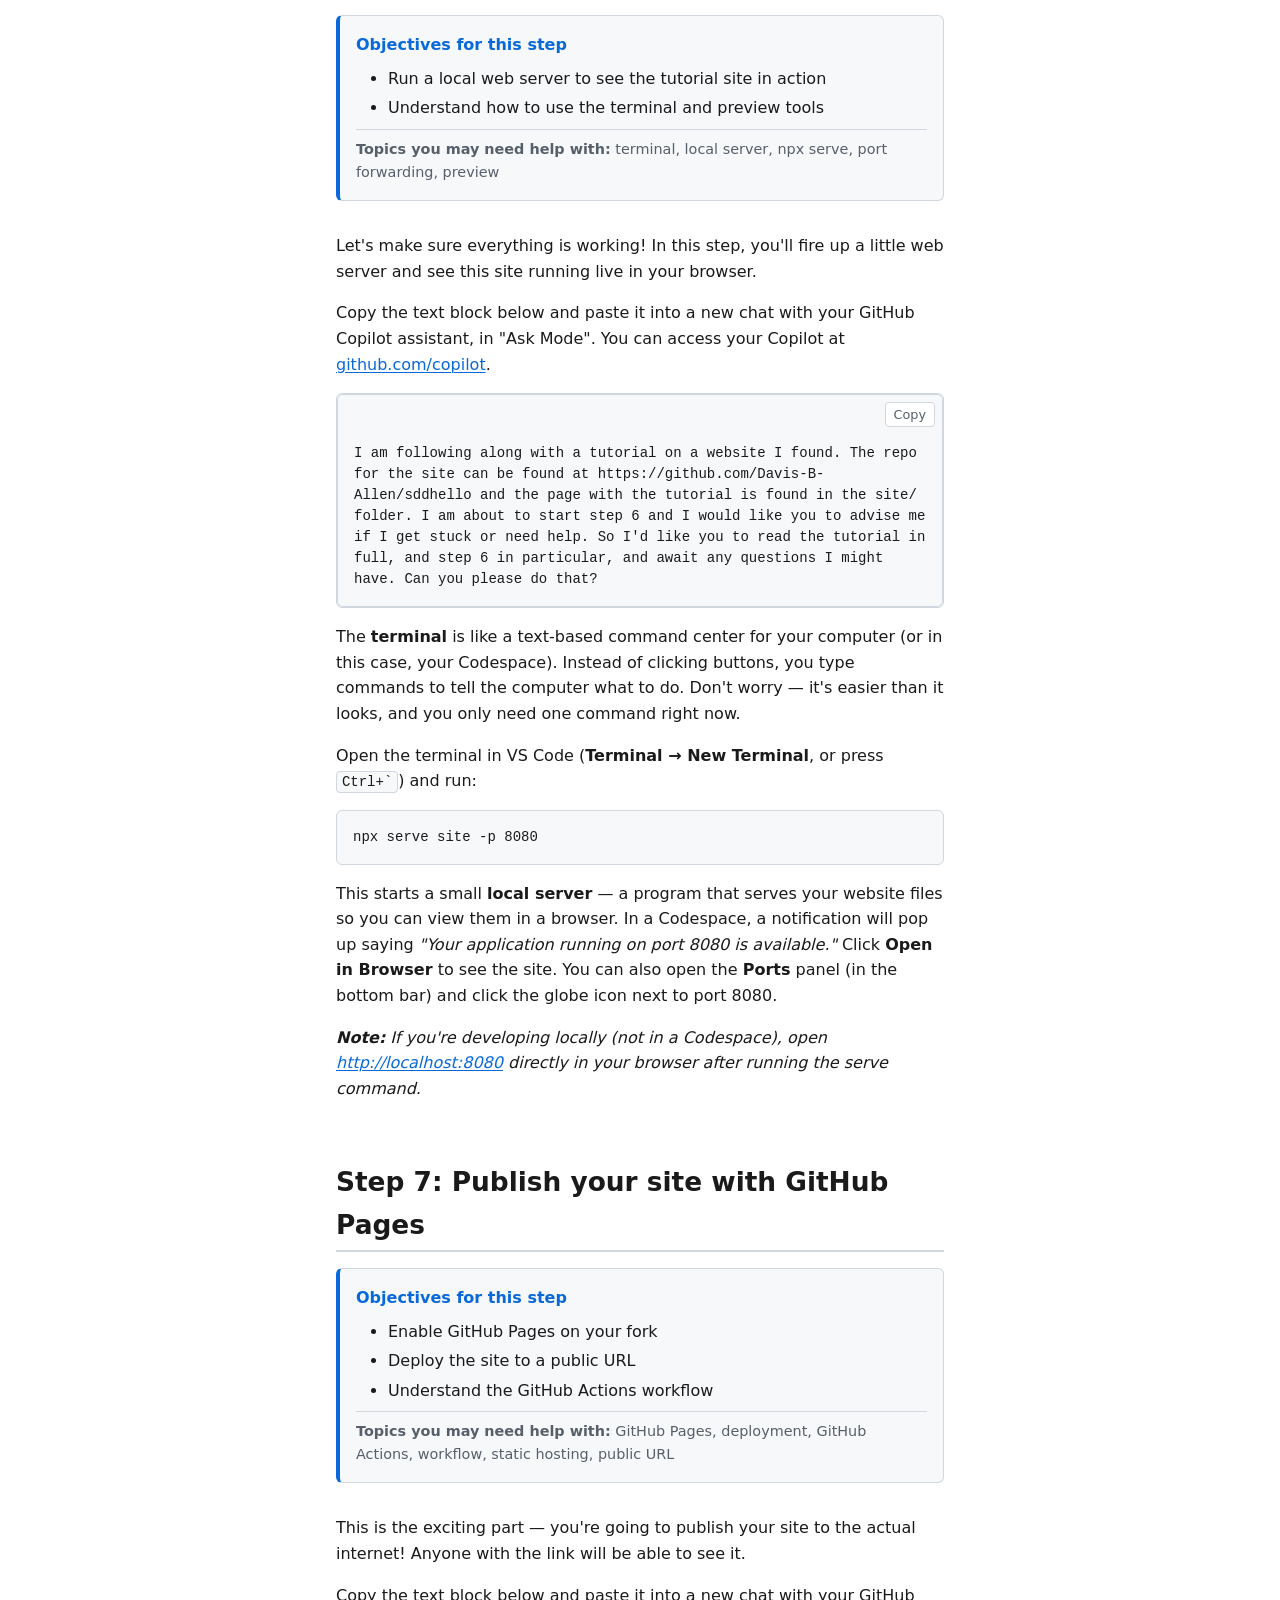
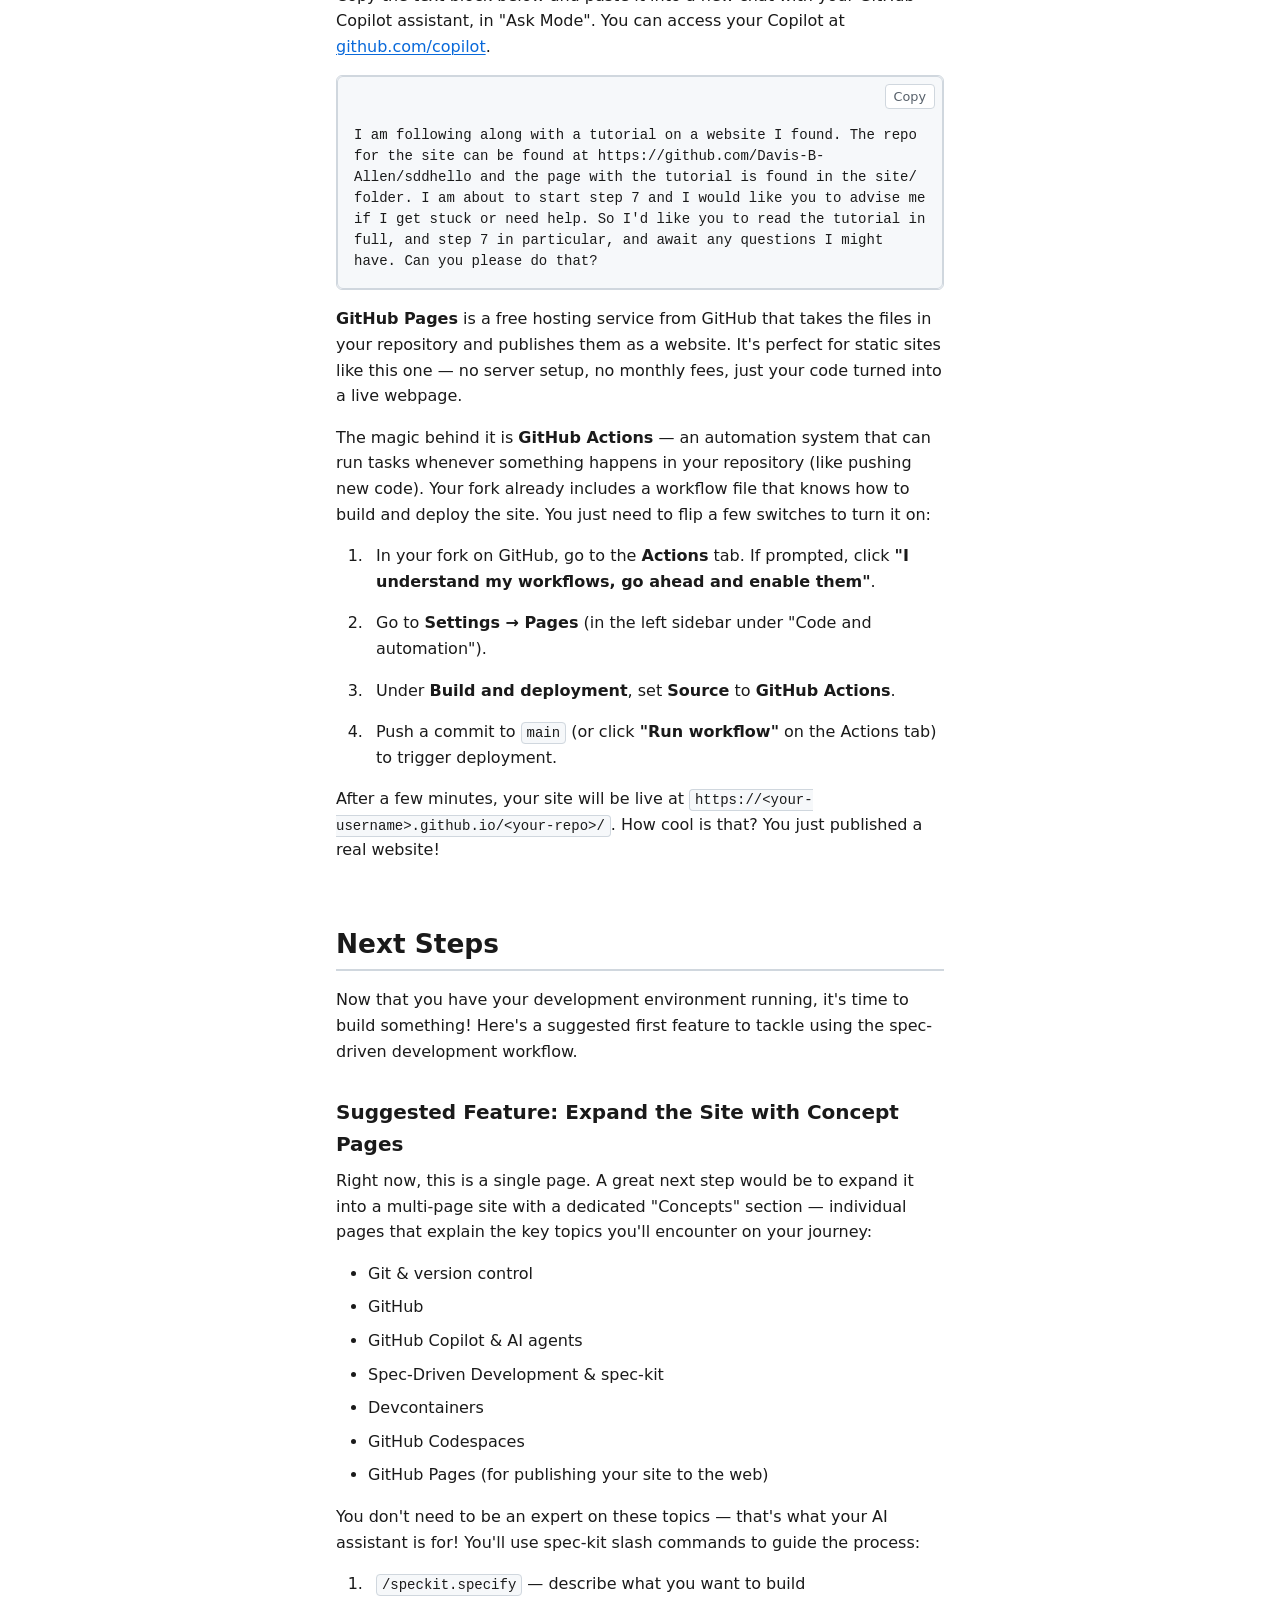
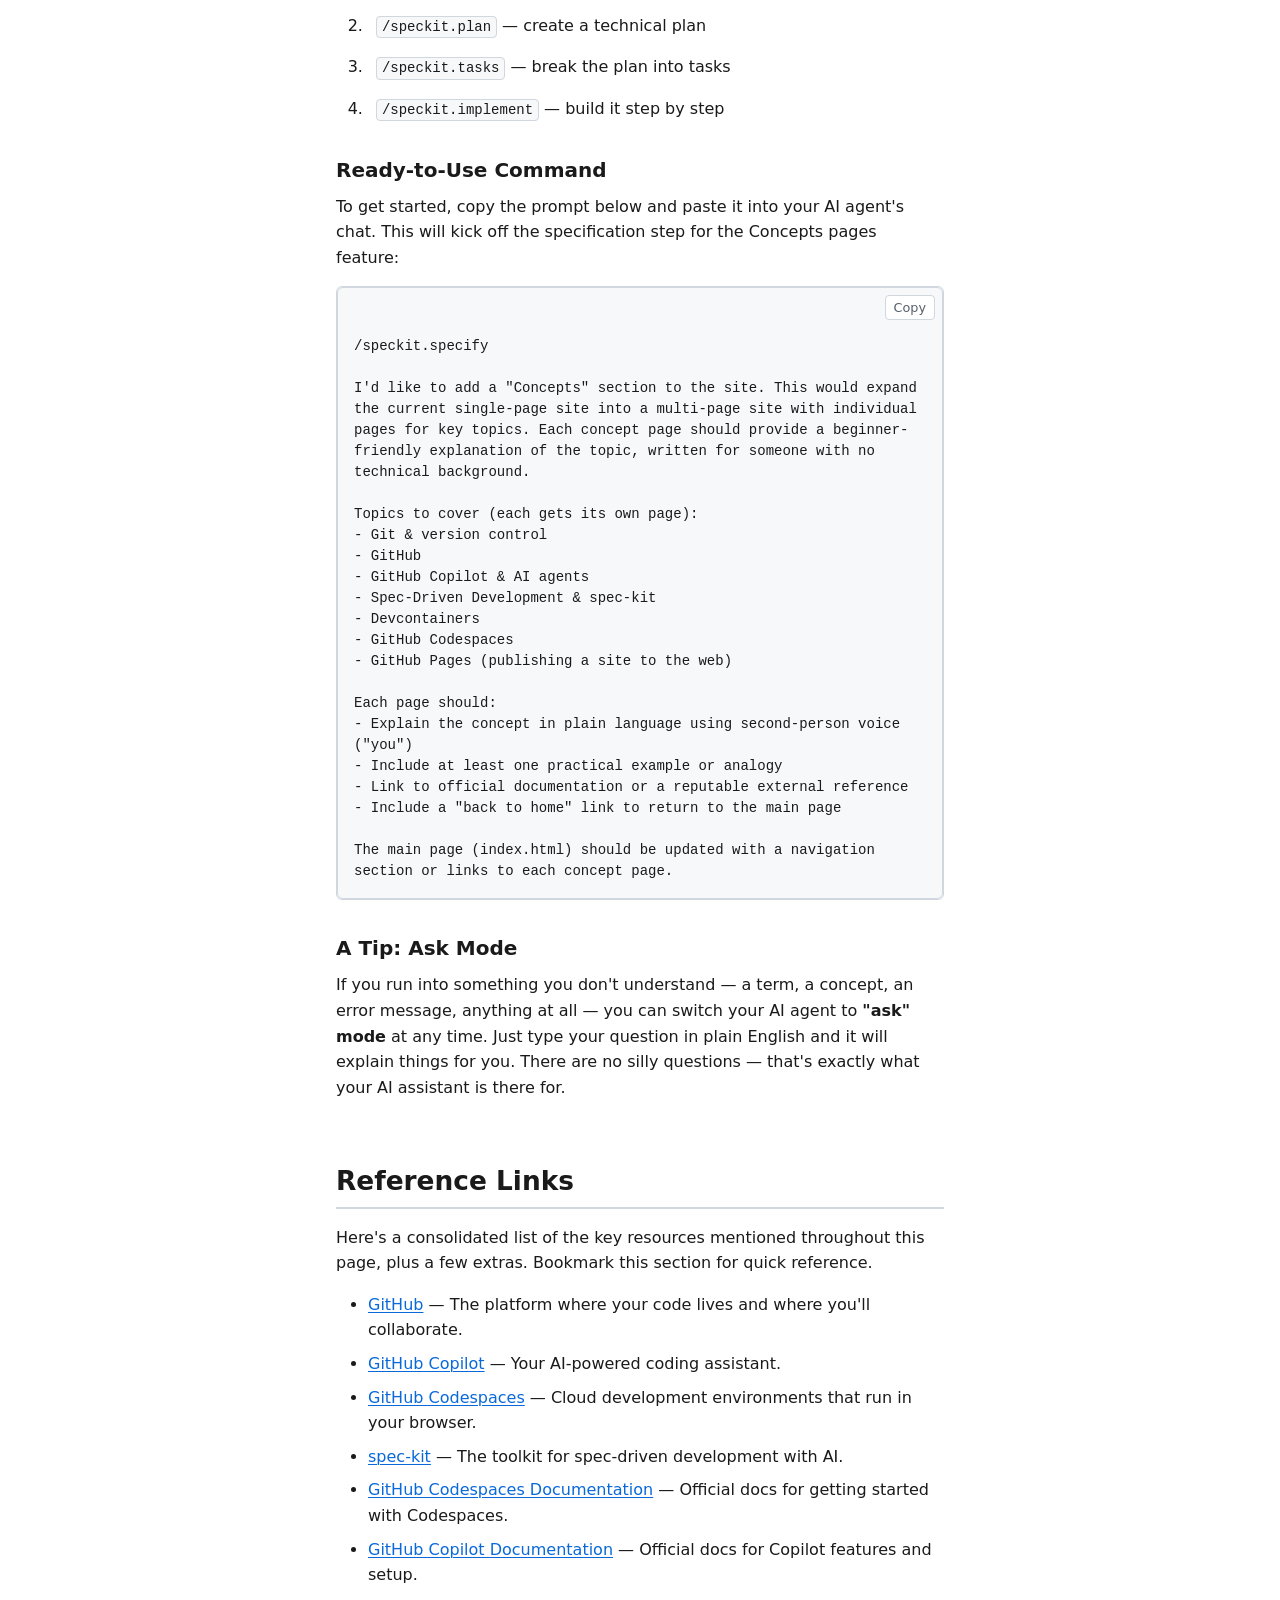
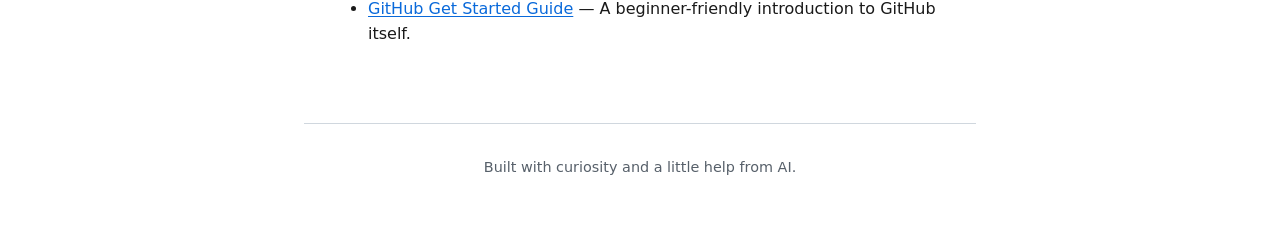
==== commit 70aba63b: "feat: redesign tutorial into 7 step sections with Copilot onboarding (#4) - Replace Key Concepts and" ====
--- a/site/index.html
+++ b/site/index.html
@@ -42,188 +42,315 @@
       </p>
     </section>
 
-    <section id="concepts">
-      <h2>Key Concepts</h2>
-      <p>
-        Before you dive into the setup steps, here's a quick introduction to the
-        tools and ideas you'll be working with. Don't worry about memorizing
-        anything — you'll learn more about each of these as you use them.
-      </p>
-
-      <h3>GitHub Codespaces</h3>
+    <section id="step-1">
+      <h2>Step 1: Create a GitHub account</h2>
+      <p>
+        GitHub is a platform where developers store and collaborate on code.
+        You'll need a free account to access the project and use the tools
+        described on this page. If you already have an account, skip ahead
+        to Step 2.
+      </p>
+      <p>
+        <a href="https://github.com/signup" target="_blank" rel="noopener noreferrer">
+          Sign up for GitHub →
+        </a>
+      </p>
+    </section>
+
+    <section id="step-2">
+      <h2>Step 2: Sign up for the GitHub Copilot Pro free trial</h2>
+      <p>
+        Copilot Pro gives you access to the AI assistant that will help you
+        write code and learn as you go. GitHub offers a free 30-day trial,
+        so you can get started without any cost. You'll need your GitHub
+        account from Step 1.
+      </p>
+      <p>
+        <a href="https://github.com/github-copilot/signup" target="_blank" rel="noopener noreferrer">
+          Start your free Copilot Pro trial →
+        </a>
+      </p>
+    </section>
+
+    <section id="step-3">
+      <h2>Step 3: Meet your AI assistant</h2>
+      <p>
+        Now that you have a GitHub account and a Copilot Pro subscription,
+        you have access to your very own AI assistant:
+        <strong>GitHub Copilot</strong>. Think of it as a knowledgeable friend
+        who's always available to answer questions, explain concepts, and help
+        you figure things out — right in your browser.
+      </p>
+      <p>
+        To chat with your Copilot, open a new tab and go to
+        <a href="https://github.com/copilot" target="_blank" rel="noopener noreferrer">github.com/copilot</a>.
+        You'll see a chat interface where you can type messages in plain English.
+        This is called <strong>"Ask Mode"</strong> — you ask questions, and
+        Copilot answers them. Simple as that.
+      </p>
+      <p>
+        Here's the cool part: for the rest of this tutorial, you'll have your
+        Copilot open in a separate tab, ready to help whenever you need it. At
+        the start of each new step, you'll paste a short message into the chat
+        that tells Copilot which step you're on and points it at this tutorial's
+        code repository. That way, Copilot can read the tutorial itself and
+        understand exactly what you're working on. It's like giving your
+        assistant the same instruction manual you're reading.
+      </p>
+      <p>
+        One really neat thing: you can point Copilot at a GitHub repository
+        and it can actually read and understand the files inside it. The
+        repository for this tutorial is at
+        <a href="https://github.com/Davis-B-Allen/sddhello" target="_blank" rel="noopener noreferrer">github.com/Davis-B-Allen/sddhello</a>,
+        and the tutorial page lives in the <code>site/</code> folder. When you
+        share this link with Copilot, it'll be able to see the same content
+        you're reading right now.
+      </p>
+      <p>
+        Let's try it out! Copy the text block below and paste it into a new
+        chat with your Copilot at
+        <a href="https://github.com/copilot" target="_blank" rel="noopener noreferrer">github.com/copilot</a>.
+      </p>
+      <div class="code-block">
+        <button class="copy-btn" type="button" aria-label="Copy to clipboard">Copy</button>
+        <pre><code>I am following along with a tutorial on a website I found. The repo for the site can be found at https://github.com/Davis-B-Allen/sddhello and the page with the tutorial is found in the site/ folder. I am currently working through step 3. I'd like you to read the tutorial so you understand its context. And then, just so I know you've understood it, can you please tell me the name of the next step of the tutorial? Once you confirm that, I'll be ready to move on to the next step (since I know you'll be here to help me).</code></pre>
+      </div>
+      <p>
+        If your Copilot assistant confirmed that the next step is
+        <strong>"Step 4: Fork the repository"</strong>, you're ready to move
+        on. And your Copilot is ready to help you!
+      </p>
+      <p>
+        <em>
+          Don't worry if the wording isn't exact — as long as Copilot mentions
+          "Step 4" or "Fork the repository", it's understood the tutorial. If
+          something seems off, just try pasting the prompt again.
+        </em>
+      </p>
+    </section>
+
+    <section id="step-4">
+      <h2>Step 4: Fork the repository</h2>
+      <aside class="objectives" aria-label="Objectives for this step">
+        <p class="objectives-heading">Objectives for this step</p>
+        <ul>
+          <li>Create your own personal copy of the project on GitHub</li>
+          <li>Understand what "forking" means and why it's useful</li>
+        </ul>
+        <p class="keywords">
+          <strong>Topics you may need help with:</strong>
+          repository, fork, GitHub, personal copy, upstream
+        </p>
+      </aside>
+      <p>
+        Time to get your own copy of this project! In this step, you'll
+        "fork" the repository — which is just a fancy way of saying you'll
+        make your own personal copy of it on GitHub.
+      </p>
+      <p>
+        Copy the text block below and paste it into a new chat with your
+        GitHub Copilot assistant, in "Ask Mode". You can access your Copilot
+        at <a href="https://github.com/copilot" target="_blank" rel="noopener noreferrer">github.com/copilot</a>.
+      </p>
+      <div class="code-block">
+        <button class="copy-btn" type="button" aria-label="Copy to clipboard">Copy</button>
+        <pre><code>I am following along with a tutorial on a website I found. The repo for the site can be found at https://github.com/Davis-B-Allen/sddhello and the page with the tutorial is found in the site/ folder. I am about to start step 4 and I would like you to advise me if I get stuck or need help. So I'd like you to read the tutorial in full, and step 4 in particular, and await any questions I might have. Can you please do that?</code></pre>
+      </div>
+      <p>
+        So, what's a <strong>repository</strong>? It's basically a project
+        folder that lives on GitHub. It contains all the files, folders, and
+        history for a project. And <strong>forking</strong> means creating your
+        own copy of someone else's repository under your GitHub account. It's
+        like photocopying a recipe — you get your own version to modify however
+        you like, without changing the original.
+      </p>
+      <p>
+        Here's what to do: visit the project's repository page and click the
+        <strong>Fork</strong> button near the top right of the page. Follow
+        the prompts to create your fork.
+      </p>
+      <p>
+        <a href="https://github.com/Davis-B-Allen/sddhello" target="_blank" rel="noopener noreferrer">
+          Go to the repository on GitHub →
+        </a>
+      </p>
+      <p>
+        Once you've forked it, you'll have your very own copy at
+        <code>https://github.com/&lt;your-username&gt;/sddhello</code>. This
+        is where you'll do all your work — safe to experiment, break things,
+        and learn without worrying about messing up the original.
+      </p>
+    </section>
+
+    <section id="step-5">
+      <h2>Step 5: Open your fork in GitHub Codespaces</h2>
+      <aside class="objectives" aria-label="Objectives for this step">
+        <p class="objectives-heading">Objectives for this step</p>
+        <ul>
+          <li>Launch a cloud development environment from your fork</li>
+          <li>Get familiar with the VS Code editor in the browser</li>
+        </ul>
+        <p class="keywords">
+          <strong>Topics you may need help with:</strong>
+          Codespaces, cloud development environment, VS Code, browser IDE, devcontainer
+        </p>
+      </aside>
+      <p>
+        Now it's time to open up your development environment — the place
+        where you'll actually view and edit code. And the best part? It all
+        happens right in your browser.
+      </p>
+      <p>
+        Copy the text block below and paste it into a new chat with your
+        GitHub Copilot assistant, in "Ask Mode". You can access your Copilot
+        at <a href="https://github.com/copilot" target="_blank" rel="noopener noreferrer">github.com/copilot</a>.
+      </p>
+      <div class="code-block">
+        <button class="copy-btn" type="button" aria-label="Copy to clipboard">Copy</button>
+        <pre><code>I am following along with a tutorial on a website I found. The repo for the site can be found at https://github.com/Davis-B-Allen/sddhello and the page with the tutorial is found in the site/ folder. I am about to start step 5 and I would like you to advise me if I get stuck or need help. So I'd like you to read the tutorial in full, and step 5 in particular, and await any questions I might have. Can you please do that?</code></pre>
+      </div>
       <p>
         A <strong>Codespace</strong> is a complete development environment that
-        runs in your web browser. Instead of installing complicated software on
-        your computer, you click a button and get a fully configured workspace
-        in the cloud — ready to code in seconds. Think of it as a virtual
-        computer that's already set up with everything you need for this project.
-      </p>
-      <p>
-        <a href="https://docs.github.com/en/codespaces" target="_blank" rel="noopener noreferrer">
-          Learn more about GitHub Codespaces →
-        </a>
-      </p>
-
-      <h3>GitHub Copilot &amp; AI Agents</h3>
-      <p>
-        <strong>GitHub Copilot</strong> is an AI assistant that lives inside your
-        development environment. You can talk to it in plain English — ask it to
-        write code, explain how something works, fix a bug, or help you plan a
-        feature. When you use Copilot in <strong>agent mode</strong>, it can take
-        on bigger tasks: reading your project files, running commands, and making
-        changes across multiple files on your behalf.
-      </p>
-      <p>
-        <a href="https://docs.github.com/en/copilot" target="_blank" rel="noopener noreferrer">
-          Learn more about GitHub Copilot →
-        </a>
-      </p>
-
-      <h3>Spec-Driven Development &amp; spec-kit</h3>
-      <p>
-        <strong>Spec-Driven Development (SDD)</strong> is a structured way to
-        build software. Instead of jumping straight into code, you start by
-        writing a clear description of <em>what</em> you want to build — called
-        a <strong>specification</strong>. Then you plan, break the work into tasks,
-        and implement step-by-step. <strong>spec-kit</strong> is a toolkit from
-        GitHub that helps you follow this process with AI. You'll use simple
-        slash commands like <code>/speckit.specify</code> and
-        <code>/speckit.plan</code> to guide your AI assistant through each stage.
-      </p>
-      <p>
-        <a href="https://github.com/github/spec-kit" target="_blank" rel="noopener noreferrer">
-          Learn more about spec-kit →
-        </a>
-      </p>
-    </section>
-
-    <section id="getting-started">
-      <h2>Getting Started</h2>
-      <p>
-        Follow these steps to go from zero to a working development
-        environment — and a live website — right in your browser. Each step
-        explains what you're doing and why, so you can follow along confidently
-        even if this is all new to you.
-      </p>
-
+        runs in the cloud — think of it as a virtual computer that's already
+        set up with everything you need for this project. Instead of installing
+        complicated software on your own computer, you just click a button and
+        get a ready-to-go workspace powered by <strong>VS Code</strong>, a
+        popular code editor.
+      </p>
+      <p>
+        Here's how to launch yours: go to <em>your fork</em> of the repository
+        on GitHub (not the original). Click the green
+        <strong>&lt;&gt; Code</strong> button, select the
+        <strong>Codespaces</strong> tab, and click
+        <strong>Create codespace on main</strong>. After a minute or two,
+        a fully configured editor will open in your browser — you're ready
+        to start building!
+      </p>
+    </section>
+
+    <section id="step-6">
+      <h2>Step 6: Preview the site locally</h2>
+      <aside class="objectives" aria-label="Objectives for this step">
+        <p class="objectives-heading">Objectives for this step</p>
+        <ul>
+          <li>Run a local web server to see the tutorial site in action</li>
+          <li>Understand how to use the terminal and preview tools</li>
+        </ul>
+        <p class="keywords">
+          <strong>Topics you may need help with:</strong>
+          terminal, local server, npx serve, port forwarding, preview
+        </p>
+      </aside>
+      <p>
+        Let's make sure everything is working! In this step, you'll fire up
+        a little web server and see this site running live in your browser.
+      </p>
+      <p>
+        Copy the text block below and paste it into a new chat with your
+        GitHub Copilot assistant, in "Ask Mode". You can access your Copilot
+        at <a href="https://github.com/copilot" target="_blank" rel="noopener noreferrer">github.com/copilot</a>.
+      </p>
+      <div class="code-block">
+        <button class="copy-btn" type="button" aria-label="Copy to clipboard">Copy</button>
+        <pre><code>I am following along with a tutorial on a website I found. The repo for the site can be found at https://github.com/Davis-B-Allen/sddhello and the page with the tutorial is found in the site/ folder. I am about to start step 6 and I would like you to advise me if I get stuck or need help. So I'd like you to read the tutorial in full, and step 6 in particular, and await any questions I might have. Can you please do that?</code></pre>
+      </div>
+      <p>
+        The <strong>terminal</strong> is like a text-based command center for
+        your computer (or in this case, your Codespace). Instead of clicking
+        buttons, you type commands to tell the computer what to do. Don't
+        worry — it's easier than it looks, and you only need one command right
+        now.
+      </p>
+      <p>
+        Open the terminal in VS Code
+        (<strong>Terminal → New Terminal</strong>, or press
+        <code>Ctrl+`</code>) and run:
+      </p>
+      <pre><code>npx serve site -p 8080</code></pre>
+      <p>
+        This starts a small <strong>local server</strong> — a program that
+        serves your website files so you can view them in a browser. In a
+        Codespace, a notification will pop up saying
+        <em>"Your application running on port 8080 is available."</em>
+        Click <strong>Open in Browser</strong> to see the site. You can also
+        open the <strong>Ports</strong> panel (in the bottom bar) and click
+        the globe icon next to port 8080.
+      </p>
+      <p>
+        <em>
+          <strong>Note:</strong> If you're developing locally (not in a
+          Codespace), open
+          <a href="http://localhost:8080" target="_blank" rel="noopener noreferrer">http://localhost:8080</a>
+          directly in your browser after running the serve command.
+        </em>
+      </p>
+    </section>
+
+    <section id="step-7">
+      <h2>Step 7: Publish your site with GitHub Pages</h2>
+      <aside class="objectives" aria-label="Objectives for this step">
+        <p class="objectives-heading">Objectives for this step</p>
+        <ul>
+          <li>Enable GitHub Pages on your fork</li>
+          <li>Deploy the site to a public URL</li>
+          <li>Understand the GitHub Actions workflow</li>
+        </ul>
+        <p class="keywords">
+          <strong>Topics you may need help with:</strong>
+          GitHub Pages, deployment, GitHub Actions, workflow, static hosting, public URL
+        </p>
+      </aside>
+      <p>
+        This is the exciting part — you're going to publish your site to the
+        actual internet! Anyone with the link will be able to see it.
+      </p>
+      <p>
+        Copy the text block below and paste it into a new chat with your
+        GitHub Copilot assistant, in "Ask Mode". You can access your Copilot
+        at <a href="https://github.com/copilot" target="_blank" rel="noopener noreferrer">github.com/copilot</a>.
+      </p>
+      <div class="code-block">
+        <button class="copy-btn" type="button" aria-label="Copy to clipboard">Copy</button>
+        <pre><code>I am following along with a tutorial on a website I found. The repo for the site can be found at https://github.com/Davis-B-Allen/sddhello and the page with the tutorial is found in the site/ folder. I am about to start step 7 and I would like you to advise me if I get stuck or need help. So I'd like you to read the tutorial in full, and step 7 in particular, and await any questions I might have. Can you please do that?</code></pre>
+      </div>
+      <p>
+        <strong>GitHub Pages</strong> is a free hosting service from GitHub
+        that takes the files in your repository and publishes them as a
+        website. It's perfect for static sites like this one — no server
+        setup, no monthly fees, just your code turned into a live webpage.
+      </p>
+      <p>
+        The magic behind it is <strong>GitHub Actions</strong> — an automation
+        system that can run tasks whenever something happens in your
+        repository (like pushing new code). Your fork already includes a
+        workflow file that knows how to build and deploy the site. You just
+        need to flip a few switches to turn it on:
+      </p>
       <ol>
         <li>
-          <strong>Create a GitHub account</strong>
-          <p>
-            GitHub is a platform where developers store and collaborate on code.
-            You'll need a free account to access the project and use the tools
-            described on this page. If you already have an account, skip ahead
-            to step 2.
-          </p>
-          <p>
-            <a href="https://github.com/signup" target="_blank" rel="noopener noreferrer">
-              Sign up for GitHub →
-            </a>
-          </p>
-        </li>
-
-        <li>
-          <strong>Sign up for the GitHub Copilot Pro free trial</strong>
-          <p>
-            Copilot Pro gives you access to the AI assistant that will help you
-            write code and learn as you go. GitHub offers a free 30-day trial,
-            so you can get started without any cost. You'll need your GitHub
-            account from step 1.
-          </p>
-          <p>
-            <a href="https://github.com/github-copilot/signup" target="_blank" rel="noopener noreferrer">
-              Start your free Copilot Pro trial →
-            </a>
-          </p>
-        </li>
-
-        <li>
-          <strong>Fork the repository</strong>
-          <p>
-            "Forking" means creating your own personal copy of the project on
-            GitHub. This gives you a safe space to experiment and make changes
-            without affecting the original. Visit the project's repository page
-            on GitHub and click the <strong>Fork</strong> button near the top
-            right of the page. Follow the prompts to create your fork.
-          </p>
-          <p>
-            <a href="https://github.com/Davis-B-Allen/sddhello" target="_blank" rel="noopener noreferrer">
-              Go to the repository on GitHub →
-            </a>
-          </p>
-        </li>
-
-        <li>
-          <strong>Open your fork in GitHub Codespaces</strong>
-          <p>
-            Now it's time to open your development environment. Go to
-            <em>your fork</em> of the repository on GitHub (not the original).
-            Click the green <strong>&lt;&gt; Code</strong> button, select the
-            <strong>Codespaces</strong> tab, and click
-            <strong>Create codespace on main</strong>. After a minute or two,
-            a fully configured editor will open in your browser — you're ready
-            to start building!
-          </p>
-        </li>
-
-        <li>
-          <strong>Preview the site locally</strong>
-          <p>
-            Let's make sure the site works before you change anything. Open the
-            terminal in VS Code
-            (<strong>Terminal → New Terminal</strong>, or press
-            <code>Ctrl+`</code>) and run:
-          </p>
-          <pre><code>npx serve site -p 8080</code></pre>
-          <p>
-            In a Codespace, a notification will pop up saying
-            <em>"Your application running on port 8080 is available."</em>
-            Click <strong>Open in Browser</strong> to see the site. You can also
-            open the <strong>Ports</strong> panel (in the bottom bar) and click
-            the globe icon next to port 8080.
-          </p>
-          <p>
-            <em>
-              <strong>Note:</strong> If you're developing locally (not in a
-              Codespace), open
-              <a href="http://localhost:8080" target="_blank" rel="noopener noreferrer">http://localhost:8080</a>
-              directly in your browser after running the serve command.
-            </em>
-          </p>
-        </li>
-
-        <li>
-          <strong>Publish your site with GitHub Pages</strong>
-          <p>
-            Your fork already includes a workflow file that can publish the site
-            to the web automatically. You just need to enable it:
-          </p>
-          <ol>
-            <li>
-              In your fork on GitHub, go to the <strong>Actions</strong> tab.
-              If prompted, click
-              <strong>"I understand my workflows, go ahead and enable them"</strong>.
-            </li>
-            <li>
-              Go to <strong>Settings → Pages</strong> (in the left sidebar under
-              "Code and automation").
-            </li>
-            <li>
-              Under <strong>Build and deployment</strong>, set
-              <strong>Source</strong> to <strong>GitHub Actions</strong>.
-            </li>
-            <li>
-              Push a commit to <code>main</code> (or click
-              <strong>"Run workflow"</strong> on the Actions tab) to trigger
-              deployment.
-            </li>
-          </ol>
-          <p>
-            After a few minutes, your site will be live at
-            <code>https://&lt;your-username&gt;.github.io/&lt;your-repo&gt;/</code>.
-          </p>
+          In your fork on GitHub, go to the <strong>Actions</strong> tab.
+          If prompted, click
+          <strong>"I understand my workflows, go ahead and enable them"</strong>.
+        </li>
+        <li>
+          Go to <strong>Settings → Pages</strong> (in the left sidebar under
+          "Code and automation").
+        </li>
+        <li>
+          Under <strong>Build and deployment</strong>, set
+          <strong>Source</strong> to <strong>GitHub Actions</strong>.
+        </li>
+        <li>
+          Push a commit to <code>main</code> (or click
+          <strong>"Run workflow"</strong> on the Actions tab) to trigger
+          deployment.
         </li>
       </ol>
+      <p>
+        After a few minutes, your site will be live at
+        <code>https://&lt;your-username&gt;.github.io/&lt;your-repo&gt;/</code>.
+        How cool is that? You just published a real website!
+      </p>
     </section>
 
     <section id="next-steps">
--- a/site/style.css
+++ b/site/style.css
@@ -116,11 +116,6 @@
   padding-left: var(--space-sm);
 }
 
-#getting-started > ol > li > strong {
-  display: block;
-  margin-bottom: var(--space-xs);
-}
-
 ul {
   padding-left: var(--space-lg);
   margin: 0 0 var(--space-md);
@@ -205,6 +200,40 @@
 .copy-btn:focus {
   color: var(--color-accent);
   border-color: var(--color-accent);
+}
+
+/* ── Objectives Callout ── */
+.objectives {
+  background: var(--color-surface);
+  border: 1px solid var(--color-border);
+  border-left: 4px solid var(--color-accent);
+  border-radius: 6px;
+  padding: var(--space-md);
+  margin-bottom: var(--space-lg);
+}
+
+.objectives .objectives-heading {
+  margin: 0 0 var(--space-sm);
+  font-size: 1rem;
+  font-weight: 600;
+  color: var(--color-accent);
+}
+
+.objectives ul {
+  margin: 0 0 var(--space-sm);
+  padding-left: var(--space-lg);
+}
+
+.objectives ul li {
+  margin-bottom: var(--space-xs);
+}
+
+.objectives .keywords {
+  margin: var(--space-sm) 0 0;
+  padding-top: var(--space-sm);
+  border-top: 1px solid var(--color-border);
+  font-size: 0.9rem;
+  color: var(--color-muted);
 }
 
 /* ── Responsive: Tablets and Up ── */
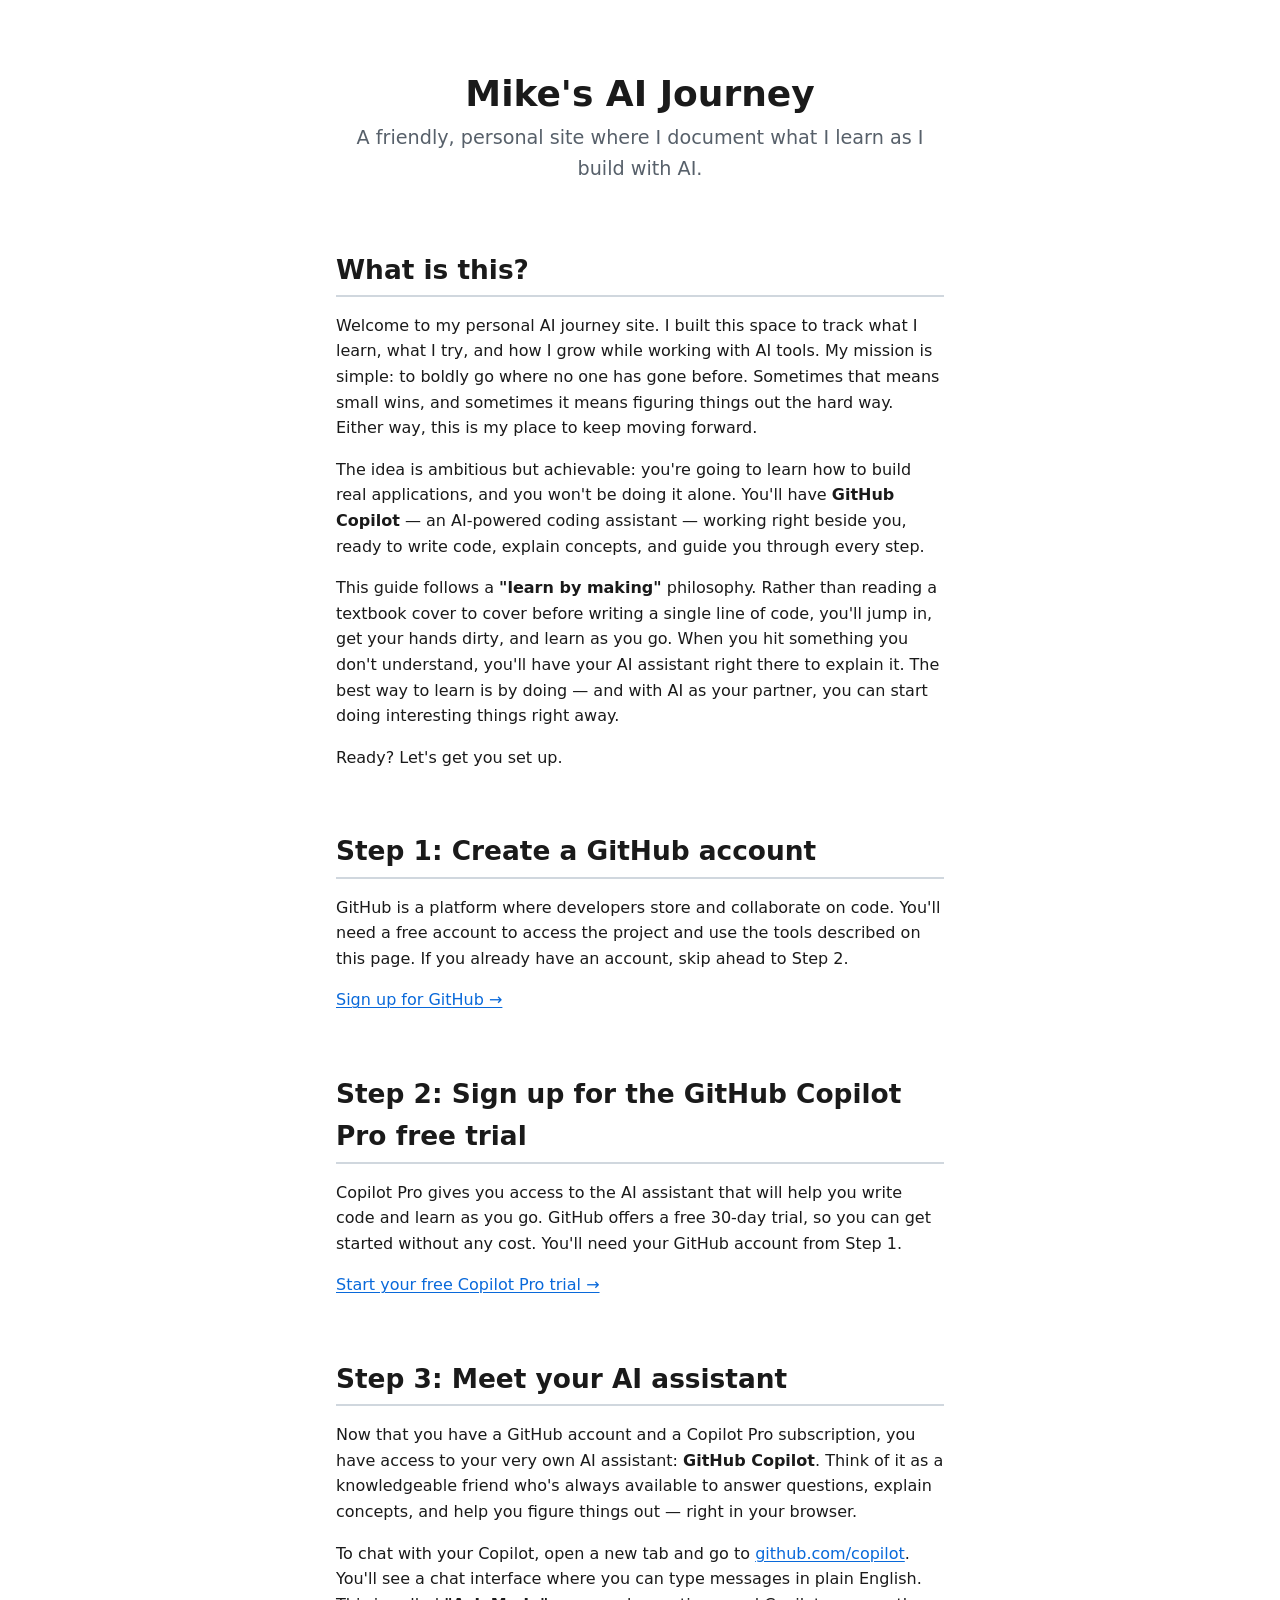
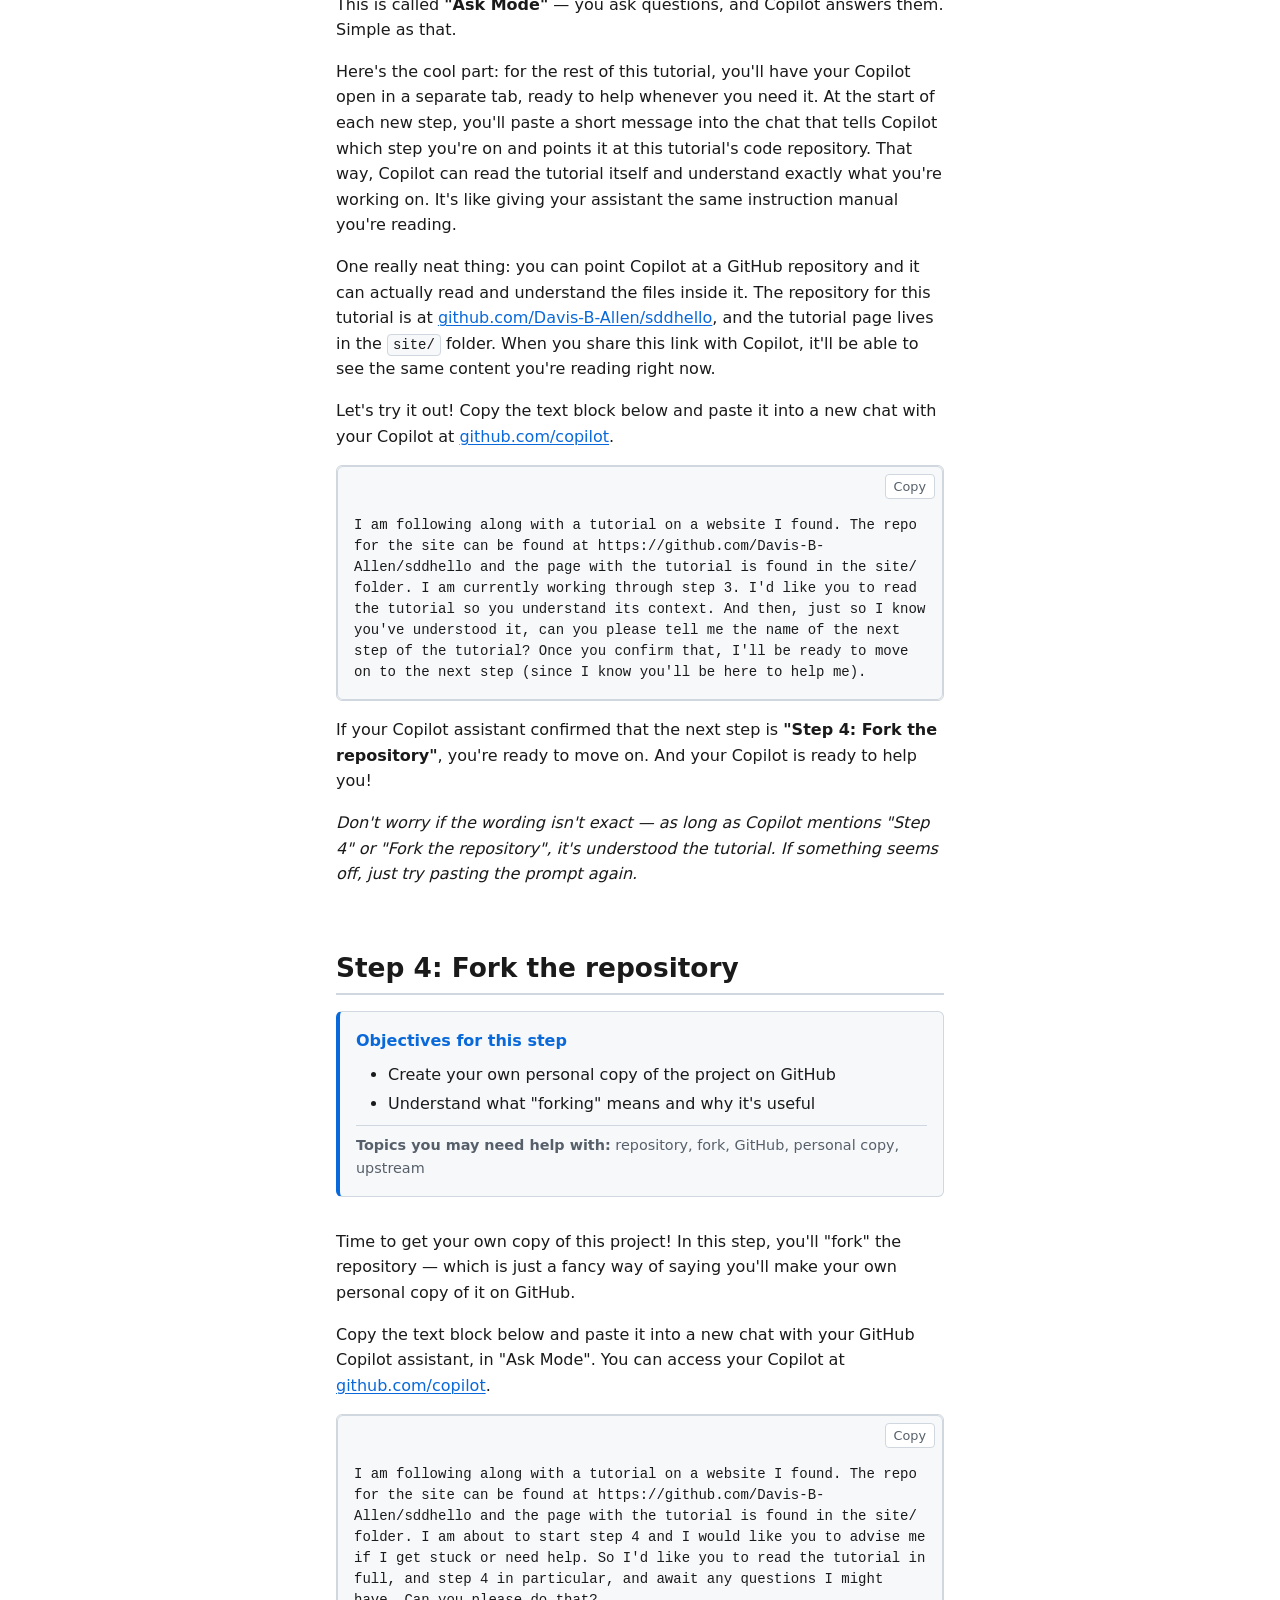
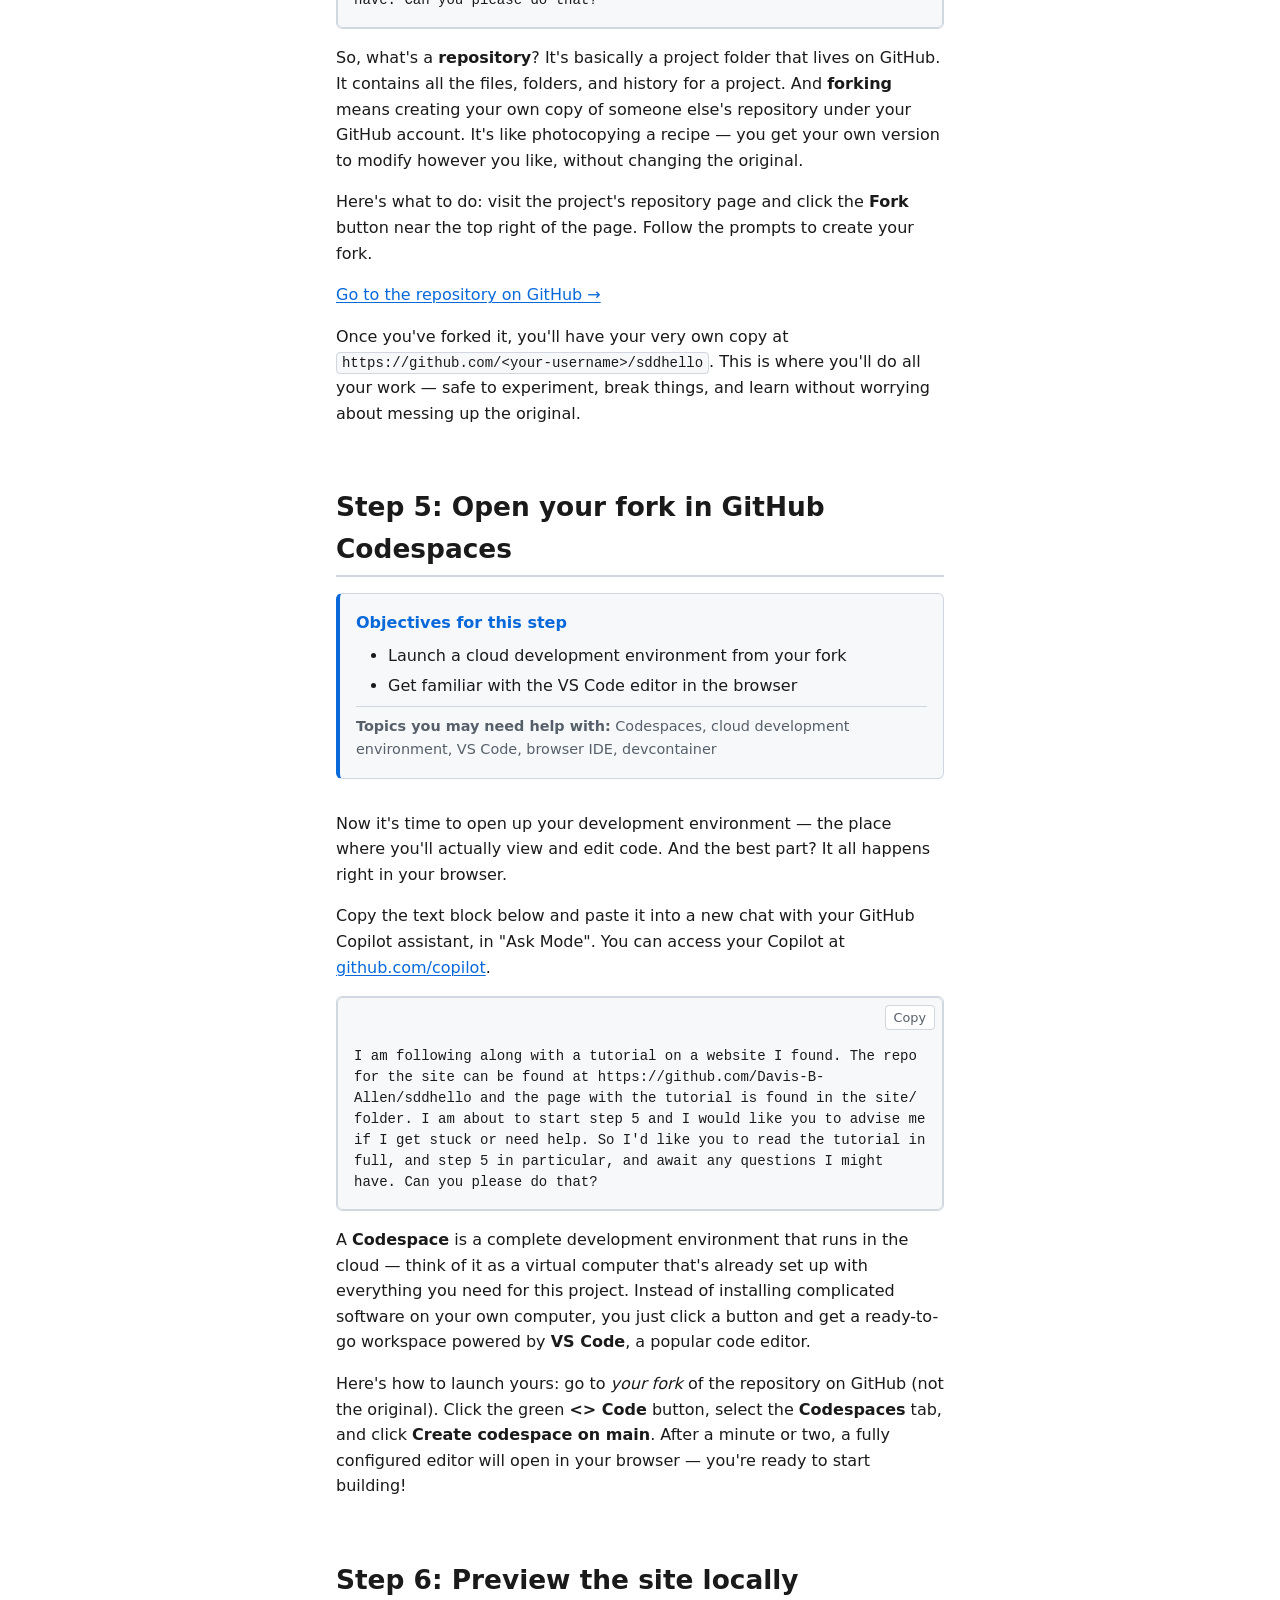
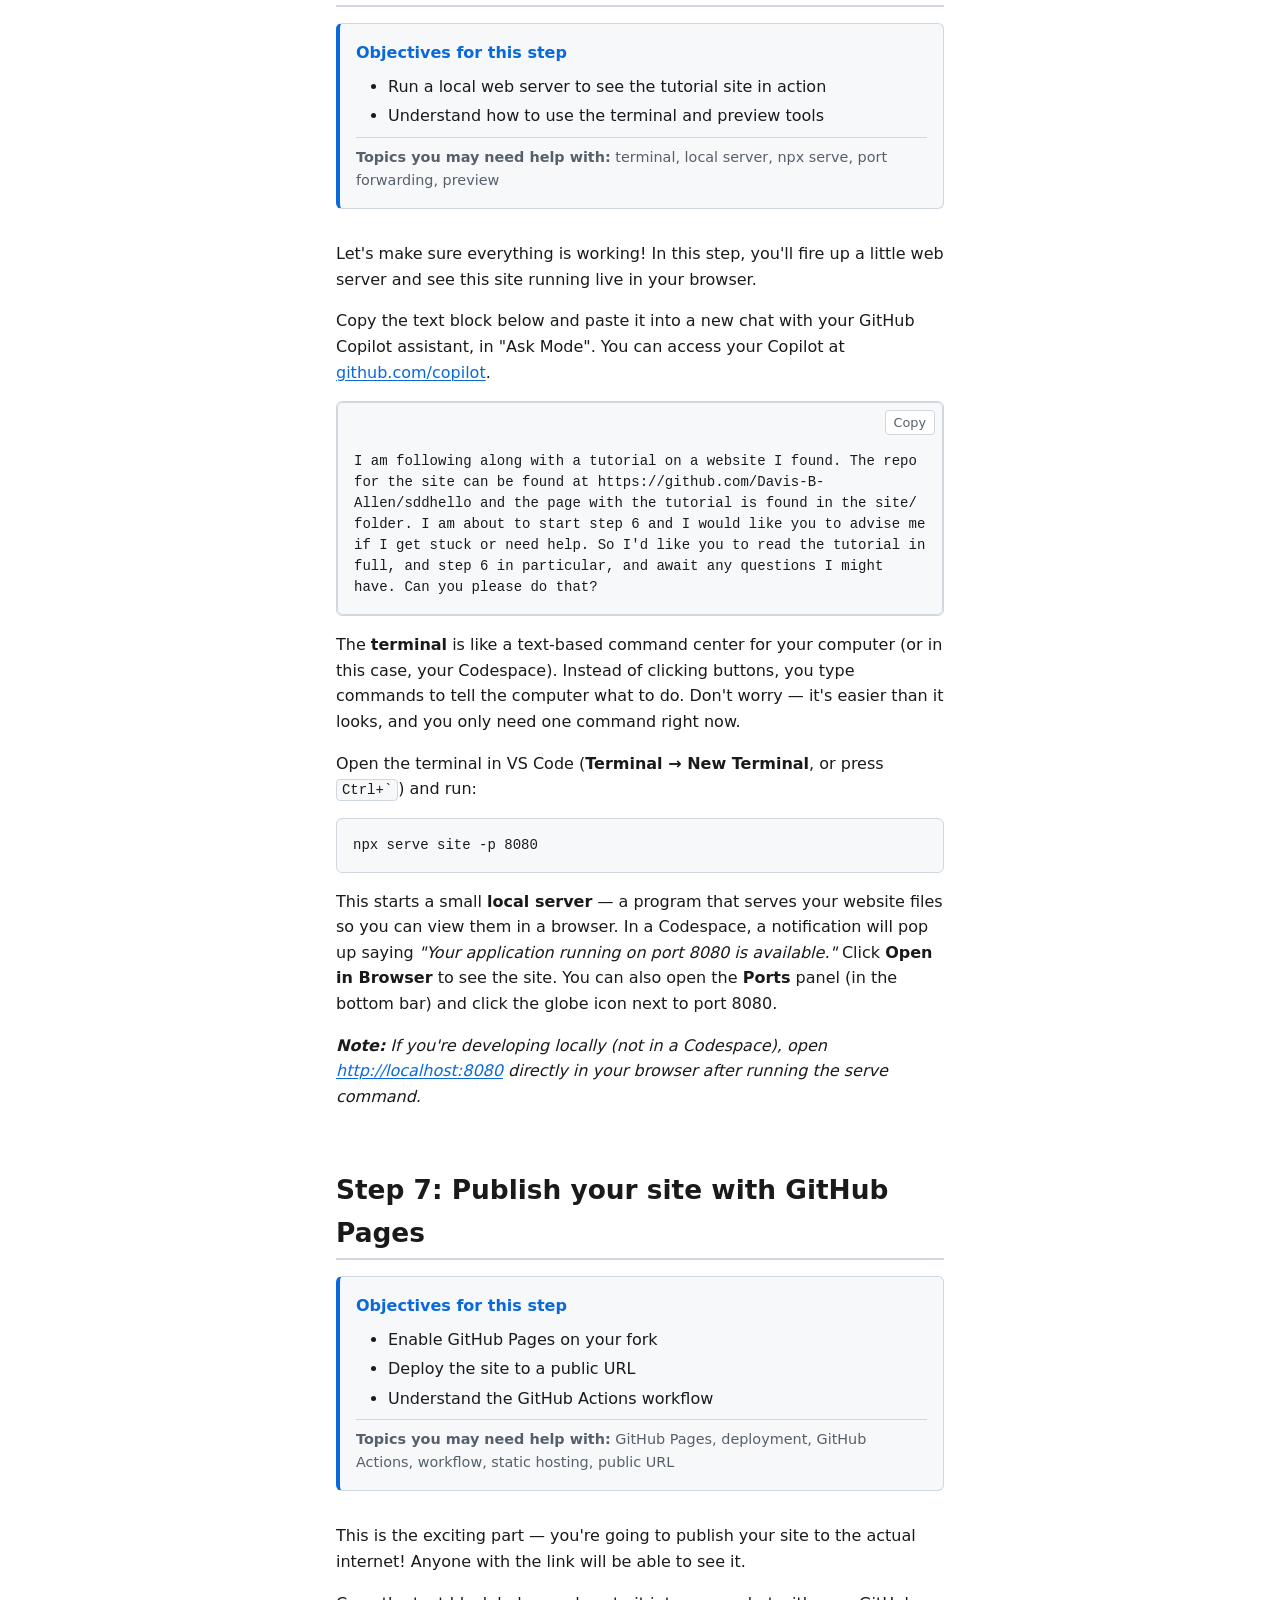
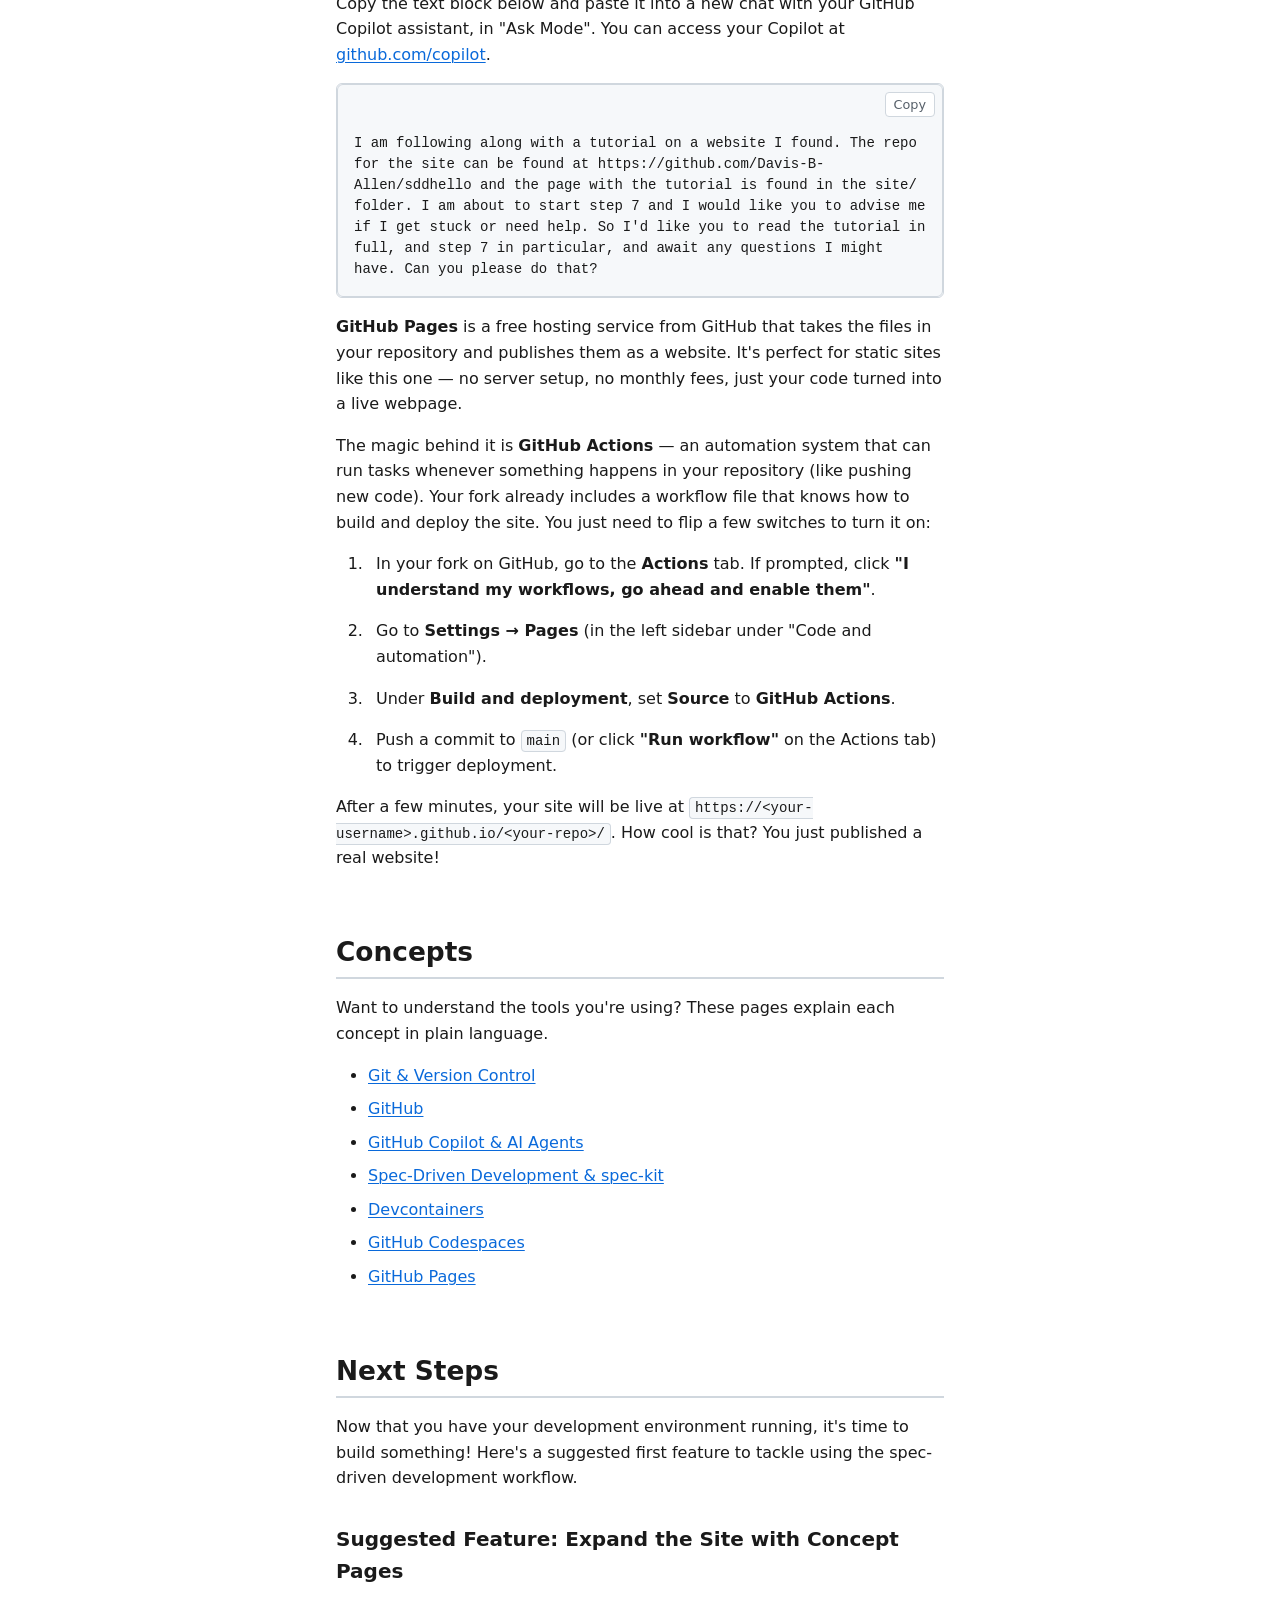
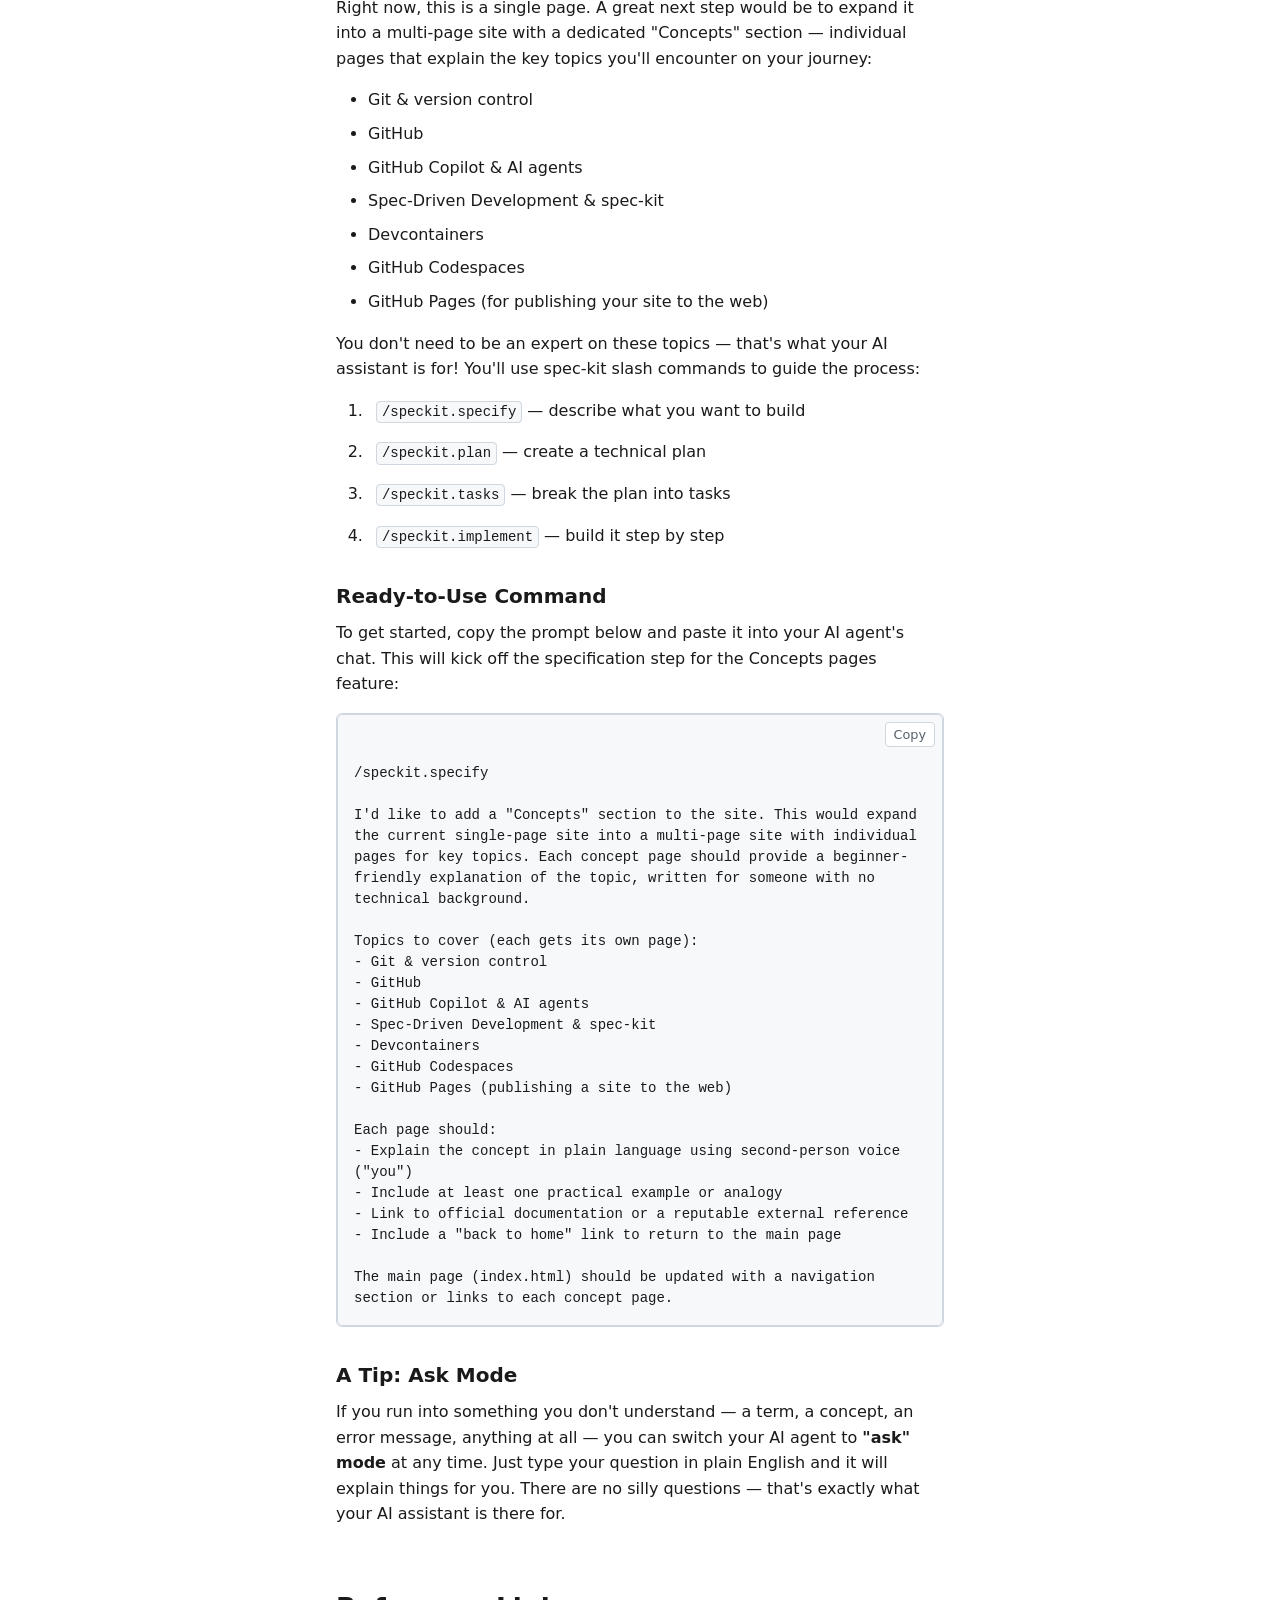
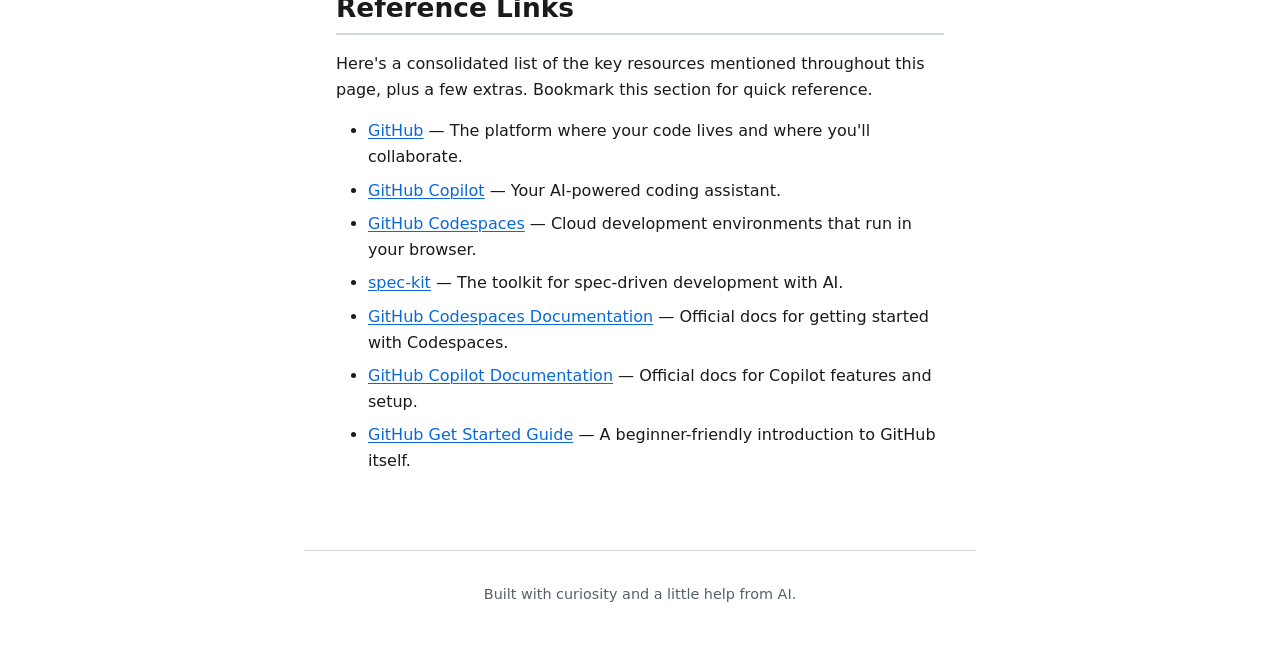
==== commit c5b22864: "Add 7 concept pages with navigation section - Create concept pages: git, github, copilot, speckit, d" ====
--- a/site/index.html
+++ b/site/index.html
@@ -3,14 +3,14 @@
 <head>
   <meta charset="UTF-8">
   <meta name="viewport" content="width=device-width, initial-scale=1">
-  <title>Get Started with AI-Assisted Development</title>
+  <title>Mike's Page: My AI Journey</title>
   <link rel="stylesheet" href="style.css">
 </head>
 <body>
 
   <header>
-    <h1>Get Started with AI-Assisted Development</h1>
-    <p>A practical, hands-on guide to building software with an AI at your side.</p>
+    <h1>Mike's AI Journey</h1>
+    <p>A friendly, personal site where I document what I learn as I build with AI.</p>
   </header>
 
   <main>
@@ -18,9 +18,11 @@
     <section id="what-is-this">
       <h2>What is this?</h2>
       <p>
-        This site is a practical, hands-on guide designed to help you — someone
-        who may have little or no experience with software development — get set
-        up with modern tools for building software alongside an AI assistant.
+        Welcome to my personal AI journey site. I built this space to track what
+        I learn, what I try, and how I grow while working with AI tools.
+        My mission is simple: to boldly go where no one has gone before.
+        Sometimes that means small wins, and sometimes it means figuring things
+        out the hard way. Either way, this is my place to keep moving forward.
       </p>
       <p>
         The idea is ambitious but achievable: you're going to learn how to build
@@ -353,6 +355,23 @@
       </p>
     </section>
 
+    <section id="concepts">
+      <h2>Concepts</h2>
+      <p>
+        Want to understand the tools you're using? These pages explain each
+        concept in plain language.
+      </p>
+      <ul>
+        <li><a href="git.html">Git & Version Control</a></li>
+        <li><a href="github.html">GitHub</a></li>
+        <li><a href="copilot.html">GitHub Copilot & AI Agents</a></li>
+        <li><a href="speckit.html">Spec-Driven Development & spec-kit</a></li>
+        <li><a href="devcontainers.html">Devcontainers</a></li>
+        <li><a href="codespaces.html">GitHub Codespaces</a></li>
+        <li><a href="ghpages.html">GitHub Pages</a></li>
+      </ul>
+    </section>
+
     <section id="next-steps">
       <h2>Next Steps</h2>
       <p>
--- a/site/style.css
+++ b/site/style.css
@@ -236,6 +236,23 @@
   color: var(--color-muted);
 }
 
+/* ── Breadcrumb Navigation ── */
+.breadcrumb {
+  padding: var(--space-md);
+  font-size: 0.9rem;
+}
+
+.breadcrumb a {
+  color: var(--color-muted);
+  text-decoration: none;
+}
+
+.breadcrumb a:hover,
+.breadcrumb a:focus {
+  color: var(--color-accent);
+  text-decoration: underline;
+}
+
 /* ── Responsive: Tablets and Up ── */
 @media (min-width: 768px) {
   header,
@@ -272,4 +289,12 @@
   section {
     margin-bottom: calc(var(--space-xl) * 1.25);
   }
-}
+
+  .breadcrumb {
+    max-width: var(--max-width);
+    margin-left: auto;
+    margin-right: auto;
+    padding-left: var(--space-lg);
+    padding-right: var(--space-lg);
+  }
+}
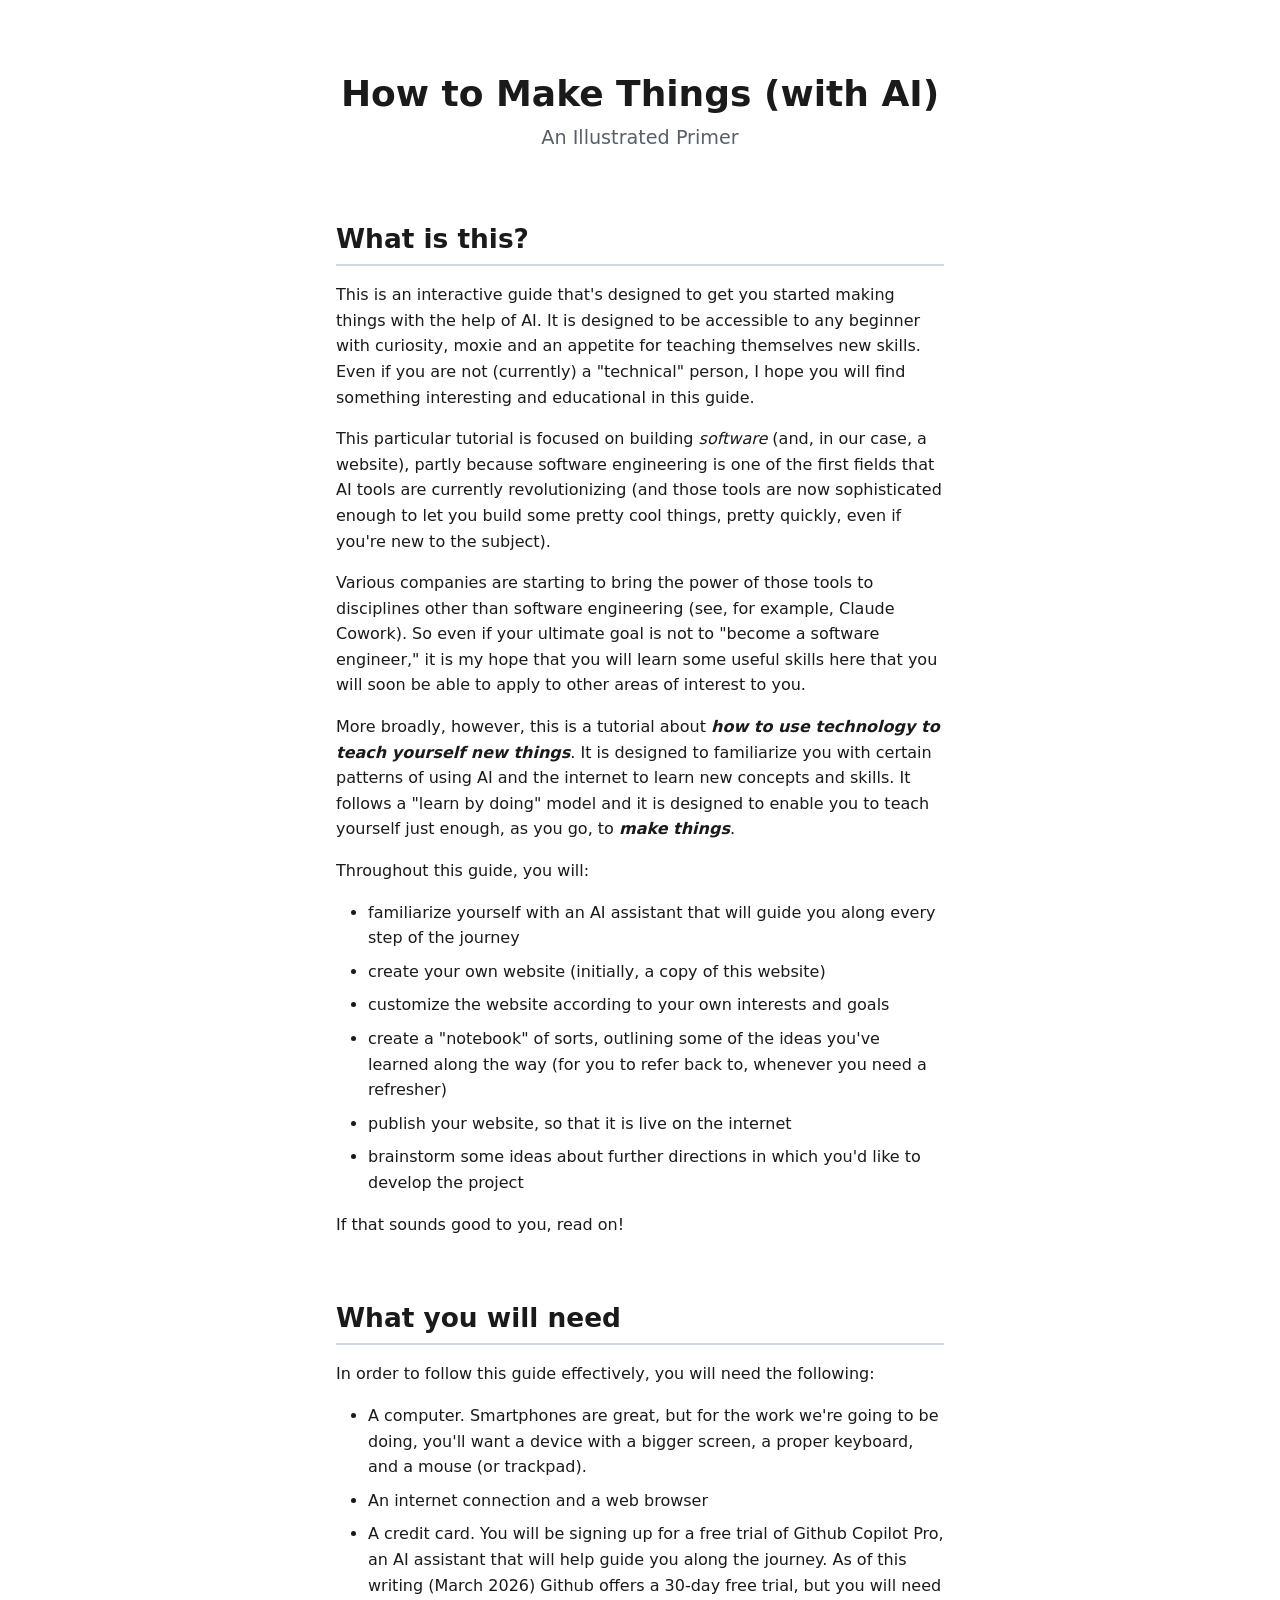
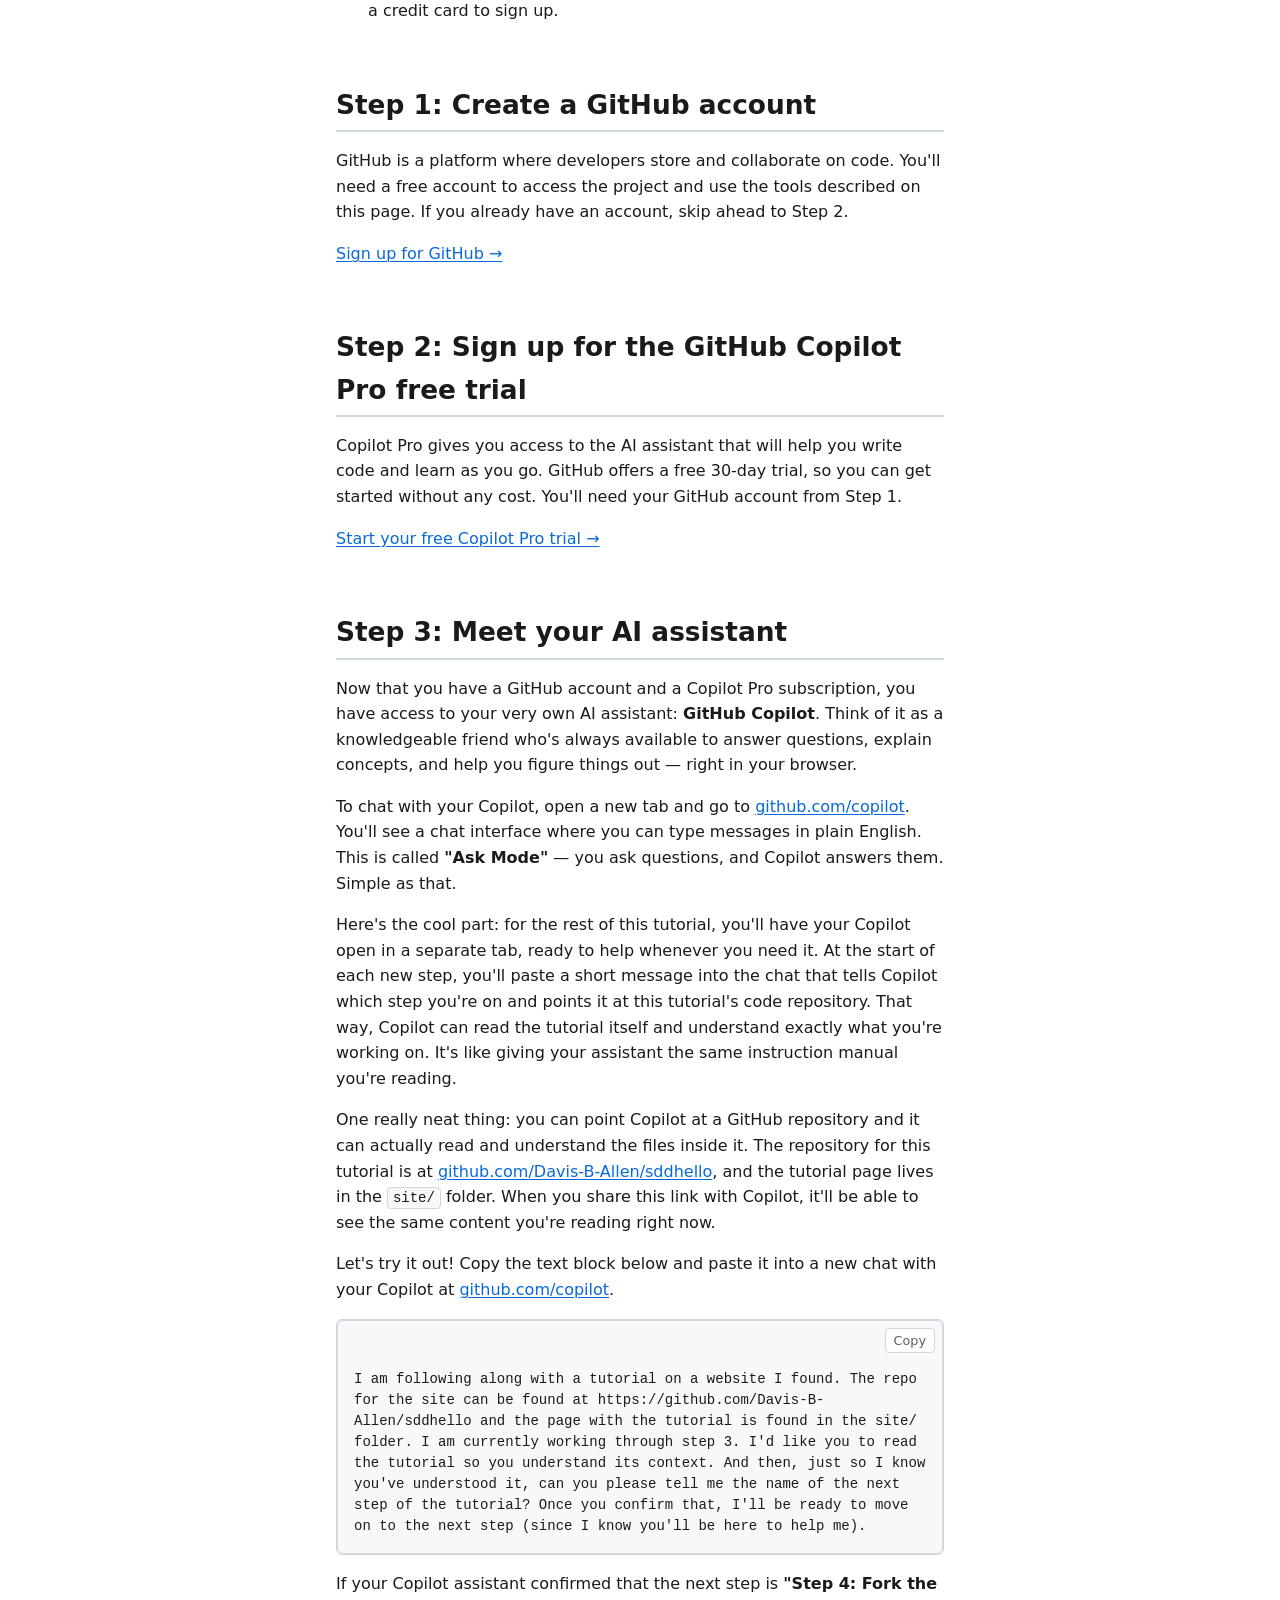
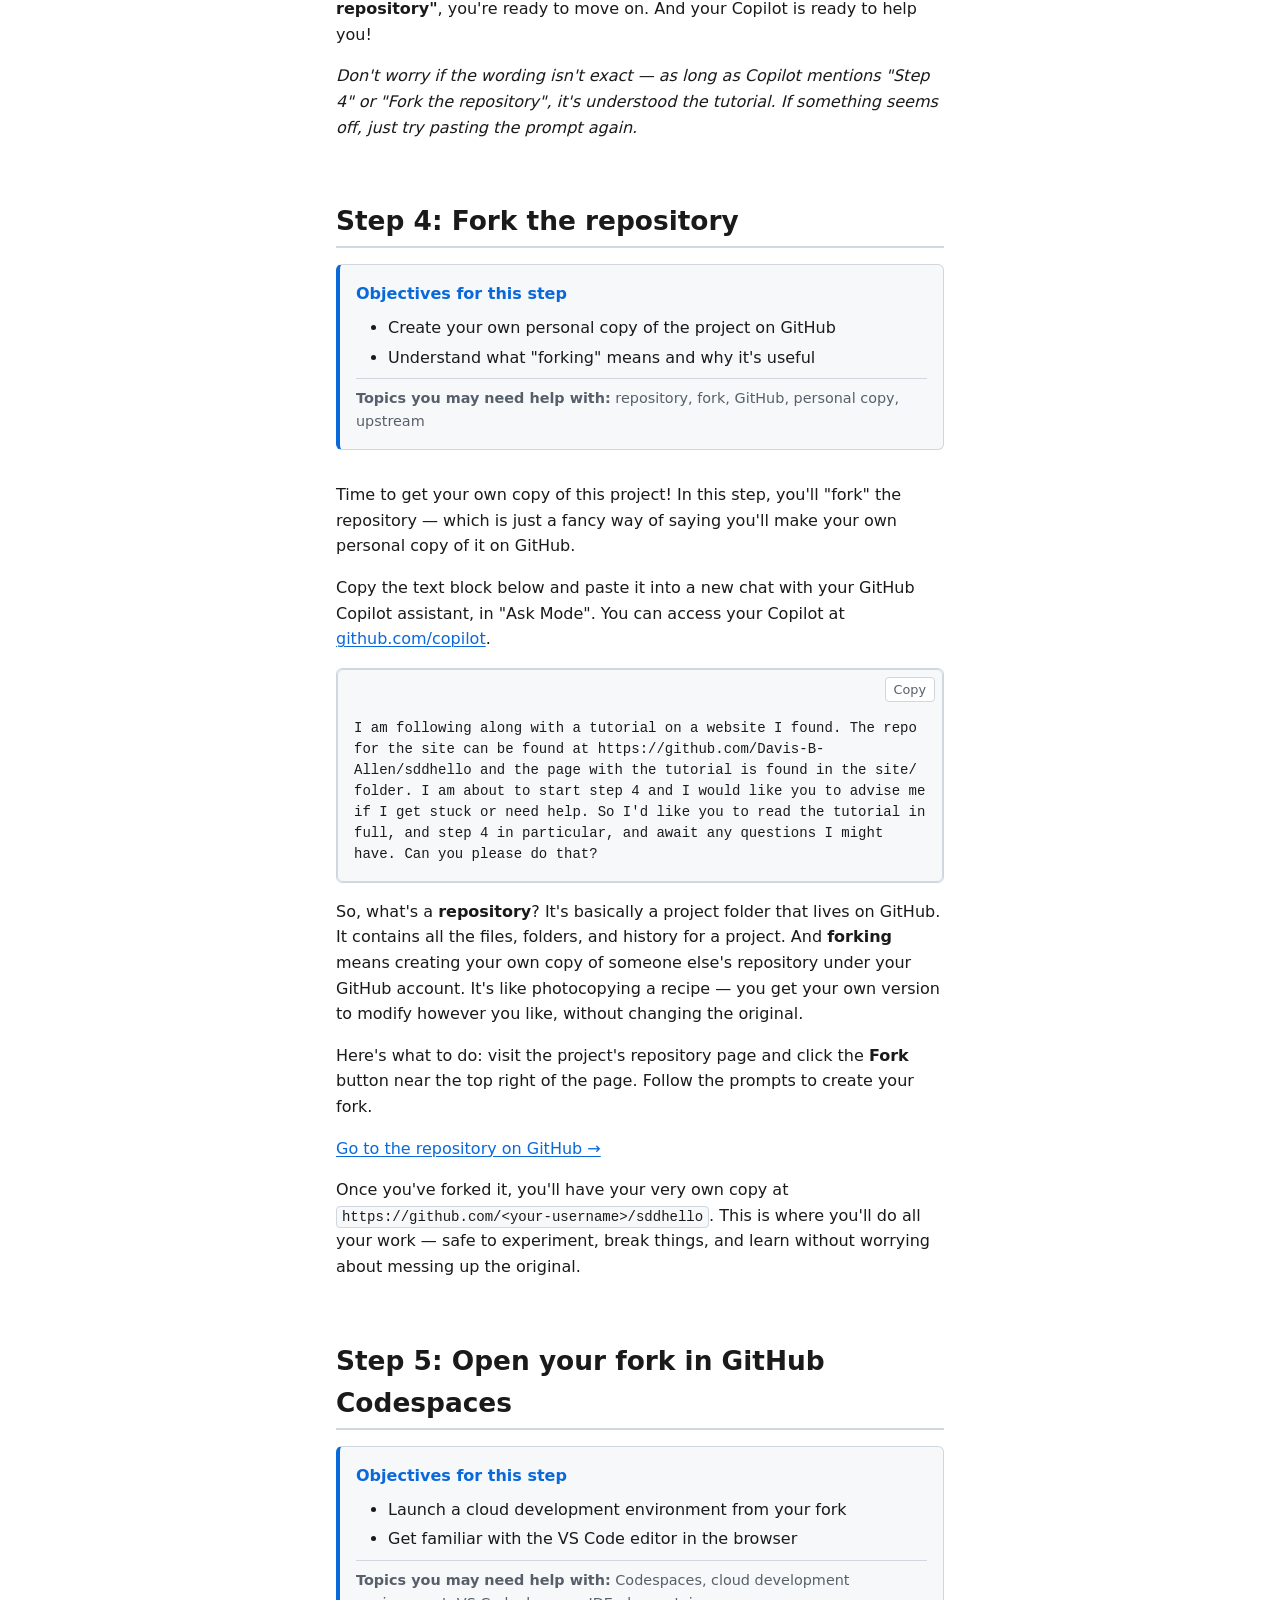
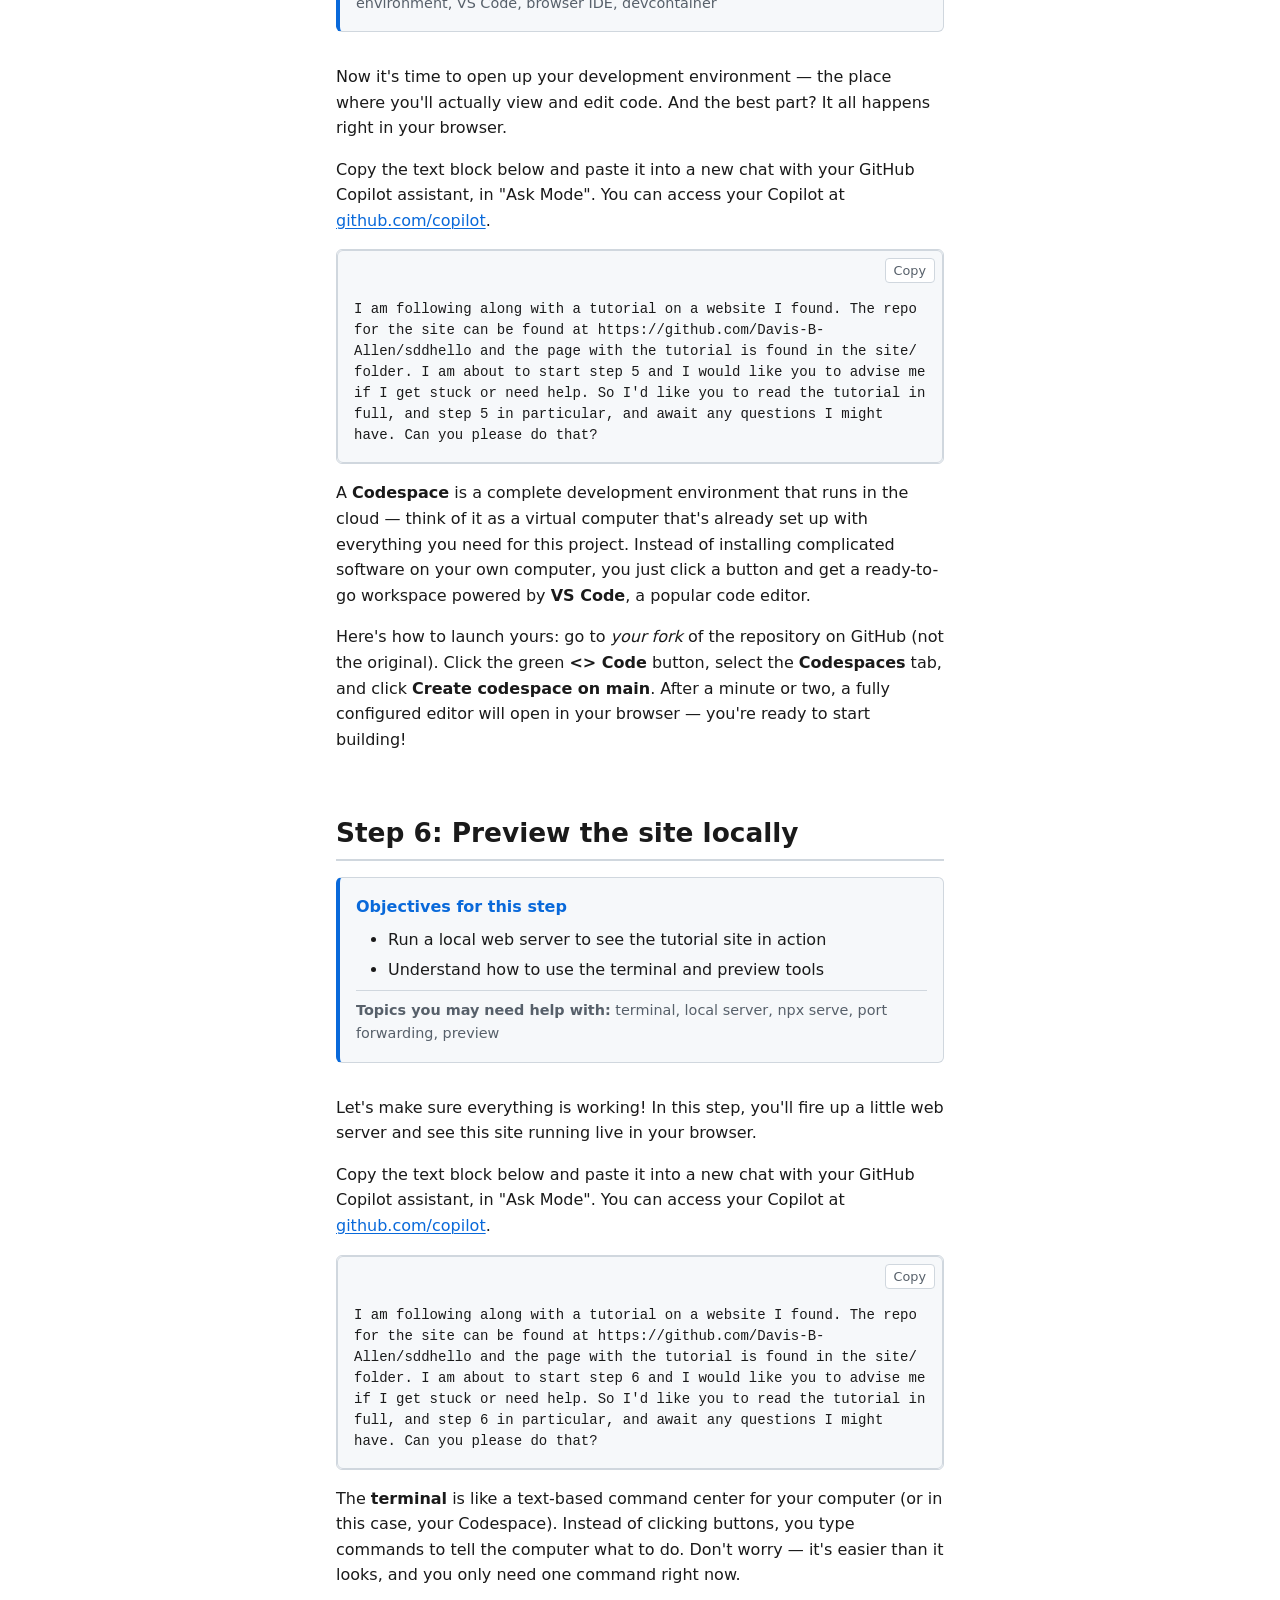
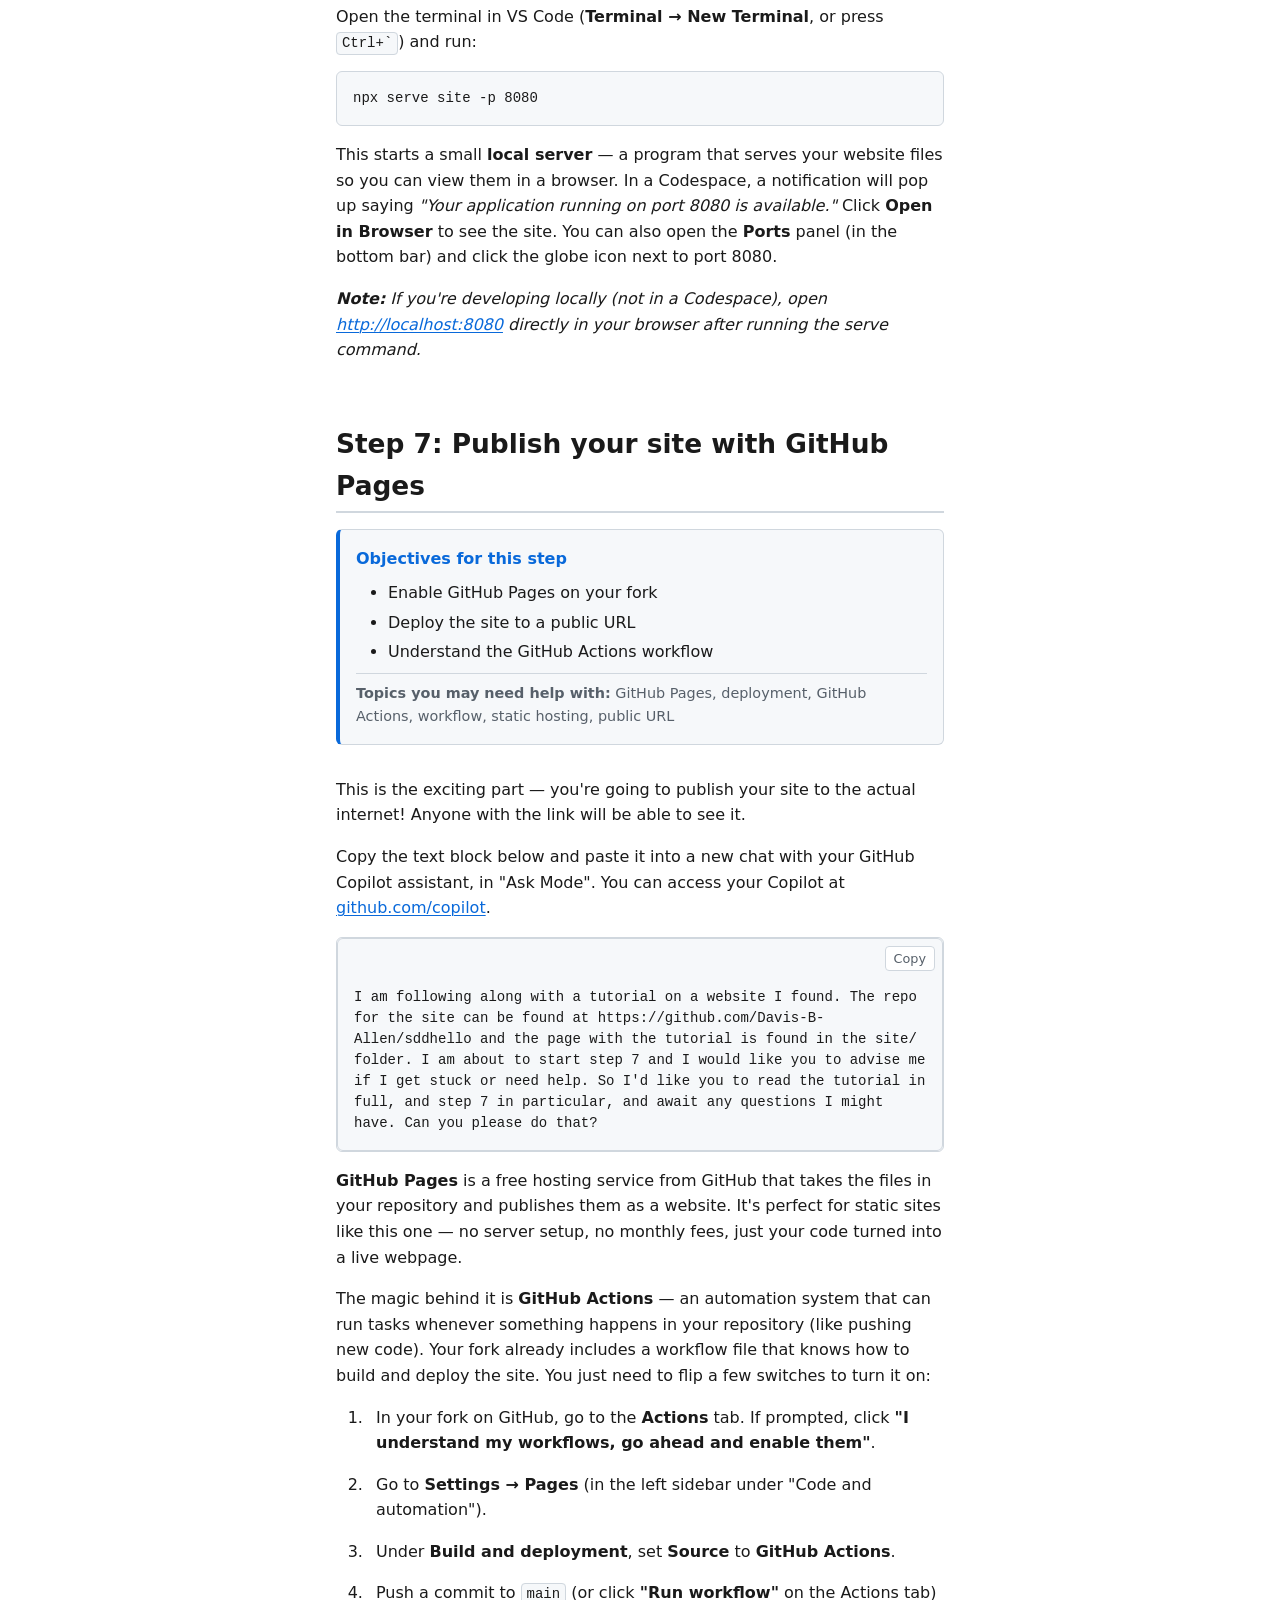
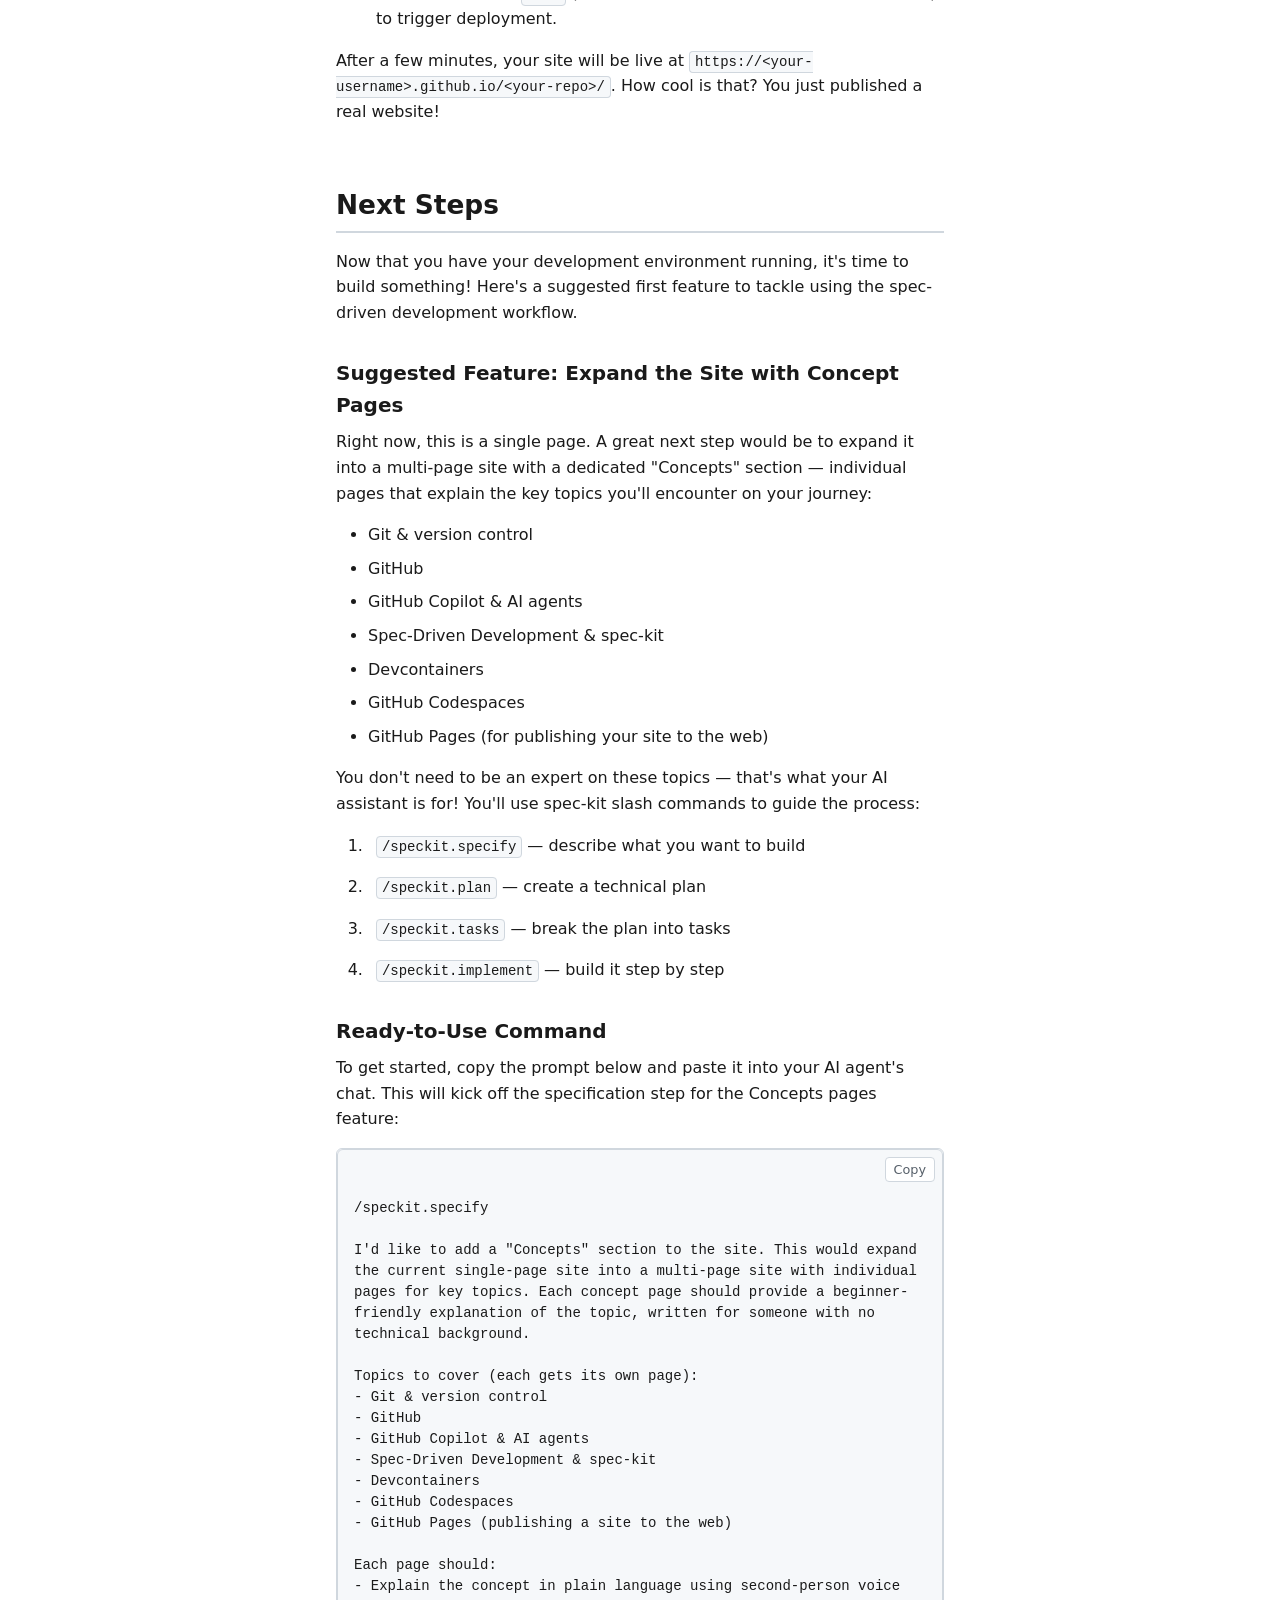
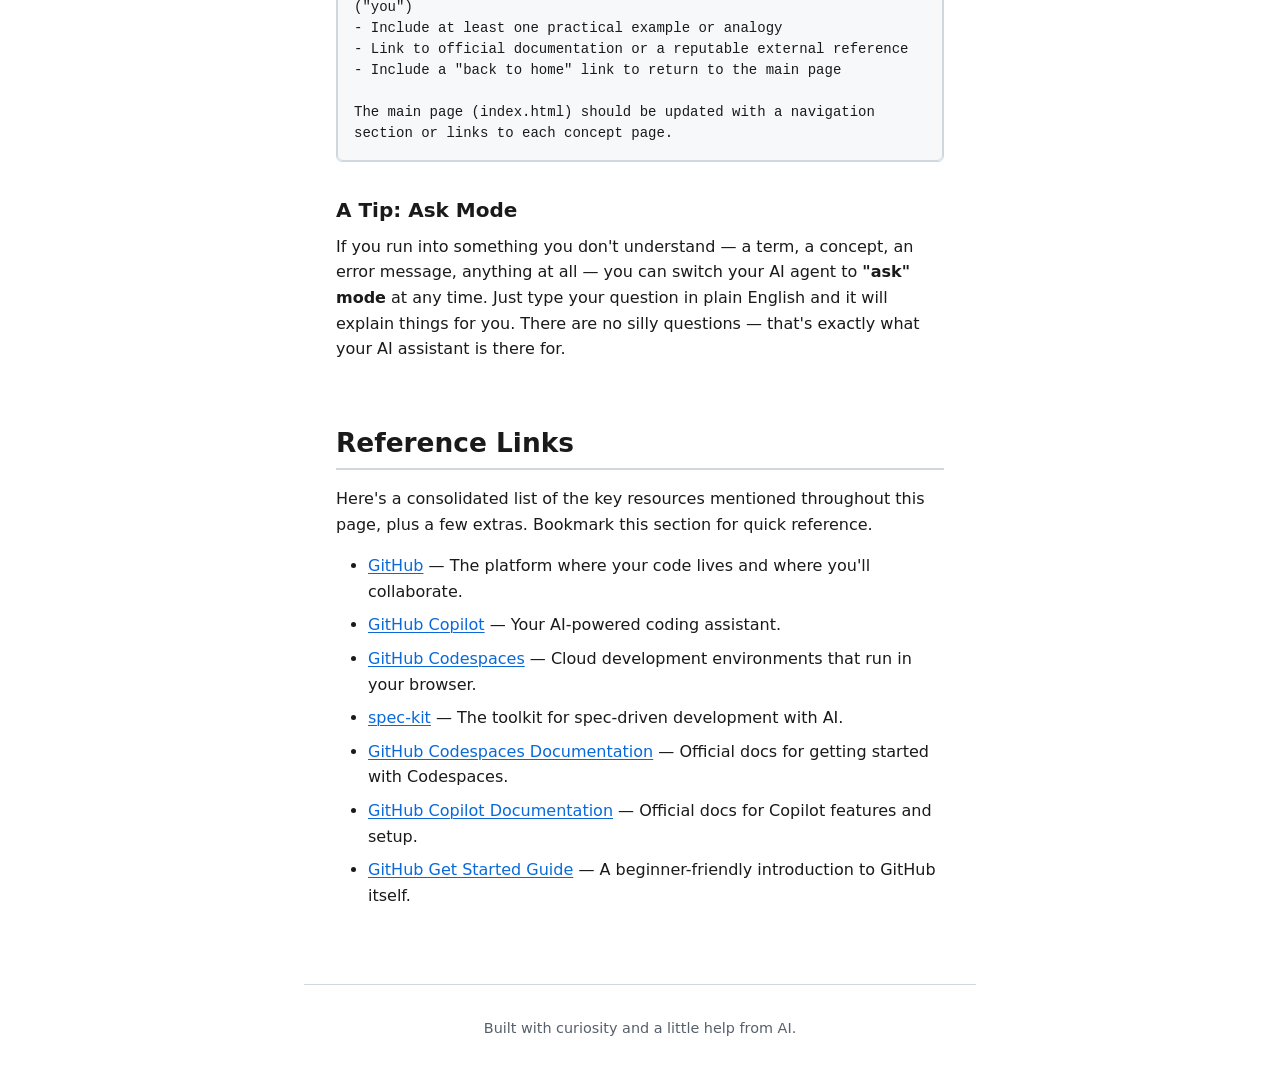
==== commit 23eef7ea: "Add What you will need section" ====
--- a/site/index.html
+++ b/site/index.html
@@ -3,14 +3,14 @@
 <head>
   <meta charset="UTF-8">
   <meta name="viewport" content="width=device-width, initial-scale=1">
-  <title>Mike's Page: My AI Journey</title>
+  <title>Get Started with AI-Assisted Development</title>
   <link rel="stylesheet" href="style.css">
 </head>
 <body>
 
   <header>
-    <h1>Mike's AI Journey</h1>
-    <p>A friendly, personal site where I document what I learn as I build with AI.</p>
+    <h1>How to Make Things (with AI)</h1>
+    <p>An Illustrated Primer</p>
   </header>
 
   <main>
@@ -18,30 +18,39 @@
     <section id="what-is-this">
       <h2>What is this?</h2>
       <p>
-        Welcome to my personal AI journey site. I built this space to track what
-        I learn, what I try, and how I grow while working with AI tools.
-        My mission is simple: to boldly go where no one has gone before.
-        Sometimes that means small wins, and sometimes it means figuring things
-        out the hard way. Either way, this is my place to keep moving forward.
-      </p>
-      <p>
-        The idea is ambitious but achievable: you're going to learn how to build
-        real applications, and you won't be doing it alone. You'll have
-        <strong>GitHub Copilot</strong> — an AI-powered coding assistant — working
-        right beside you, ready to write code, explain concepts, and guide you
-        through every step.
-      </p>
-      <p>
-        This guide follows a <strong>"learn by making"</strong> philosophy. Rather
-        than reading a textbook cover to cover before writing a single line of code,
-        you'll jump in, get your hands dirty, and learn as you go. When you hit
-        something you don't understand, you'll have your AI assistant right there
-        to explain it. The best way to learn is by doing — and with AI as your
-        partner, you can start doing interesting things right away.
-      </p>
-      <p>
-        Ready? Let's get you set up.
-      </p>
+        This is an interactive guide that's designed to get you started making things with the help of AI. It is designed to be accessible to any beginner with curiosity, moxie and an appetite for teaching themselves new skills. Even if you are not (currently) a "technical" person, I hope you will find something interesting and educational in this guide.
+      </p>
+      <p>
+        This particular tutorial is focused on building <em>software</em> (and, in our case, a website), partly because software engineering is one of the first fields that AI tools are currently revolutionizing (and those tools are now sophisticated enough to let you build some pretty cool things, pretty quickly, even if you're new to the subject).
+      </p>
+      <p>
+        Various companies are starting to bring the power of those tools to disciplines other than software engineering (see, for example, Claude Cowork). So even if your ultimate goal is not to "become a software engineer," it is my hope that you will learn some useful skills here that you will soon be able to apply to other areas of interest to you.
+      </p>
+      <p>
+        More broadly, however, this is a tutorial about <em><strong>how to use technology to teach yourself new things</strong></em>. It is designed to familiarize you with certain patterns of using AI and the internet to learn new concepts and skills. It follows a "learn by doing" model and it is designed to enable you to teach yourself just enough, as you go, to <em><strong>make things</strong></em>.
+      </p>
+      <p>Throughout this guide, you will:</p>
+      <ul>
+        <li>familiarize yourself with an AI assistant that will guide you along every step of the journey</li>
+        <li>create your own website (initially, a copy of this website)</li>
+        <li>customize the website according to your own interests and goals</li>
+        <li>create a "notebook" of sorts, outlining some of the ideas you've learned along the way (for you to refer back to, whenever you need a refresher)</li>
+        <li>publish your website, so that it is live on the internet</li>
+        <li>brainstorm some ideas about further directions in which you'd like to develop the project</li>
+      </ul>
+      <p>
+        If that sounds good to you, read on!
+      </p>
+    </section>
+
+    <section id="what-you-will-need">
+      <h2>What you will need</h2>
+      <p>In order to follow this guide effectively, you will need the following:</p>
+      <ul>
+        <li>A computer. Smartphones are great, but for the work we're going to be doing, you'll want a device with a bigger screen, a proper keyboard, and a mouse (or trackpad).</li>
+        <li>An internet connection and a web browser</li>
+        <li>A credit card. You will be signing up for a free trial of Github Copilot Pro, an AI assistant that will help guide you along the journey. As of this writing (March 2026) Github offers a 30-day free trial, but you will need a credit card to sign up.</li>
+      </ul>
     </section>
 
     <section id="step-1">
@@ -355,23 +364,6 @@
       </p>
     </section>
 
-    <section id="concepts">
-      <h2>Concepts</h2>
-      <p>
-        Want to understand the tools you're using? These pages explain each
-        concept in plain language.
-      </p>
-      <ul>
-        <li><a href="git.html">Git & Version Control</a></li>
-        <li><a href="github.html">GitHub</a></li>
-        <li><a href="copilot.html">GitHub Copilot & AI Agents</a></li>
-        <li><a href="speckit.html">Spec-Driven Development & spec-kit</a></li>
-        <li><a href="devcontainers.html">Devcontainers</a></li>
-        <li><a href="codespaces.html">GitHub Codespaces</a></li>
-        <li><a href="ghpages.html">GitHub Pages</a></li>
-      </ul>
-    </section>
-
     <section id="next-steps">
       <h2>Next Steps</h2>
       <p>
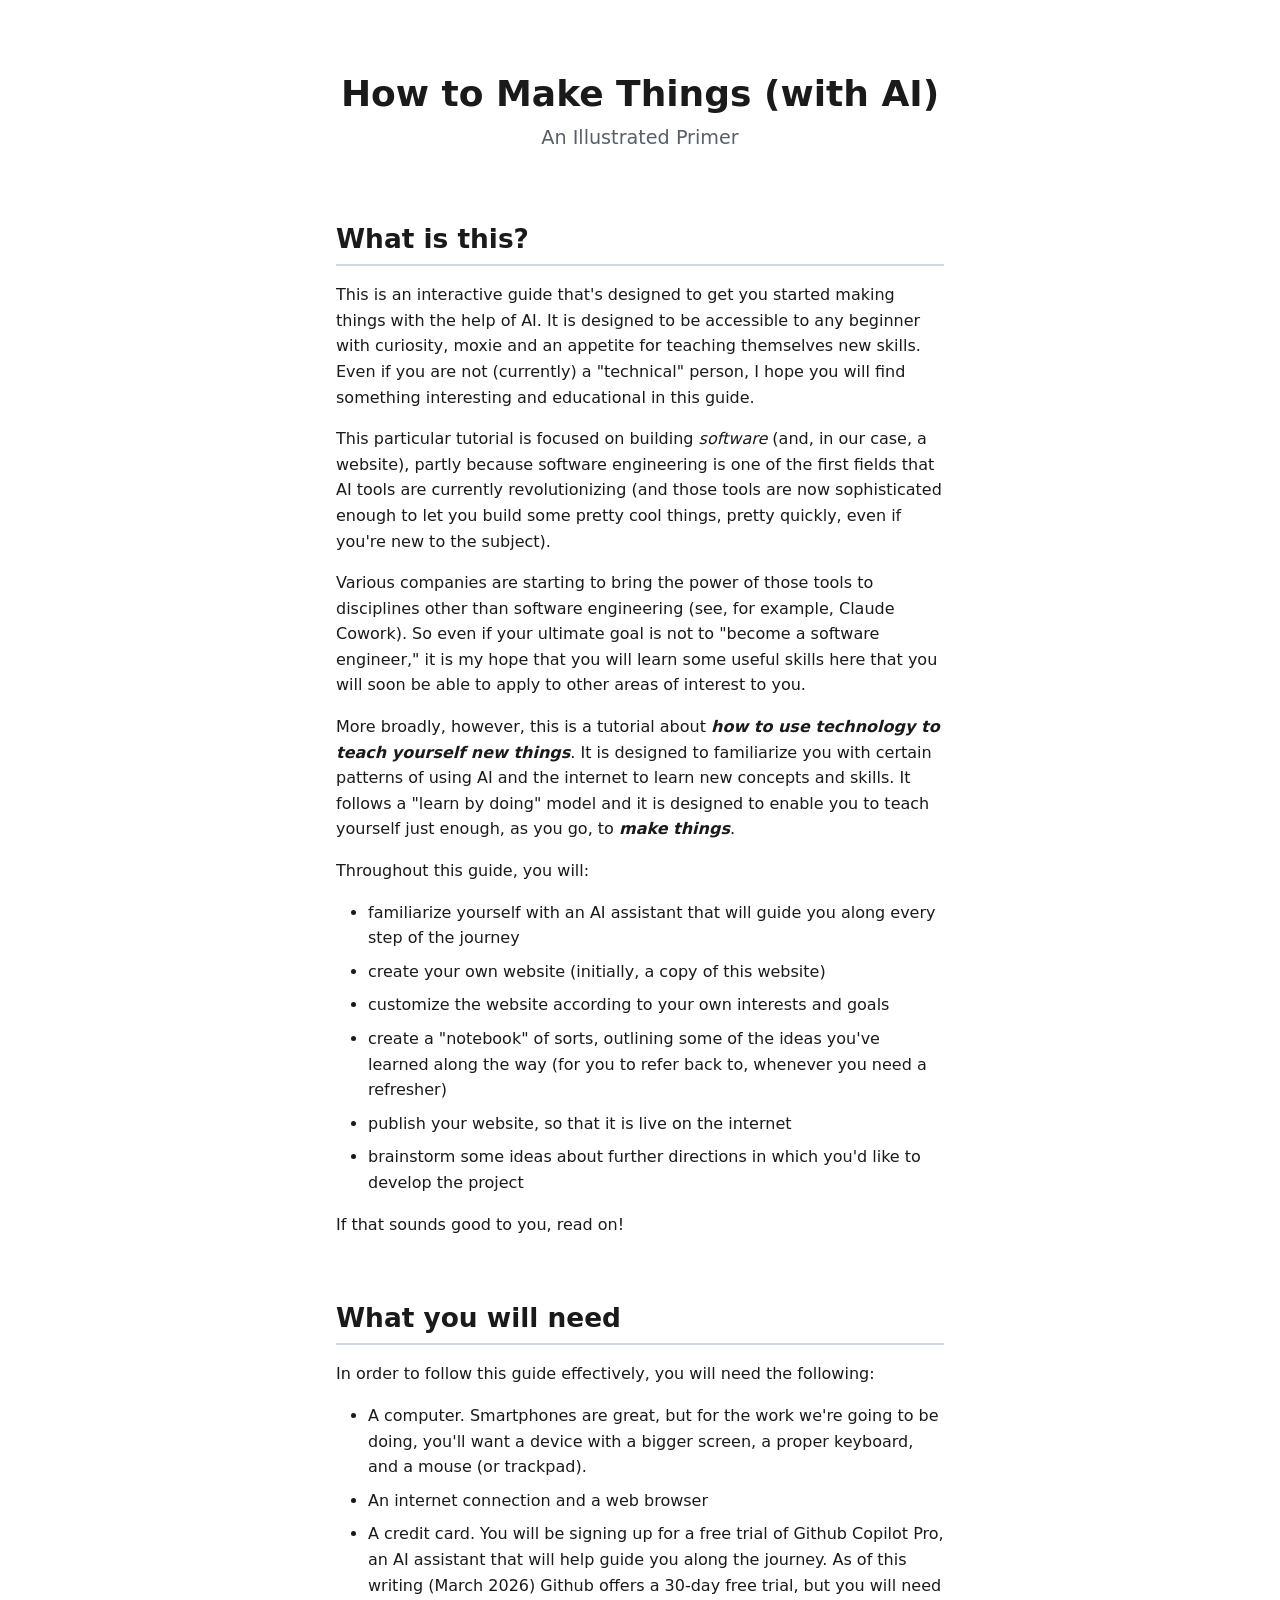
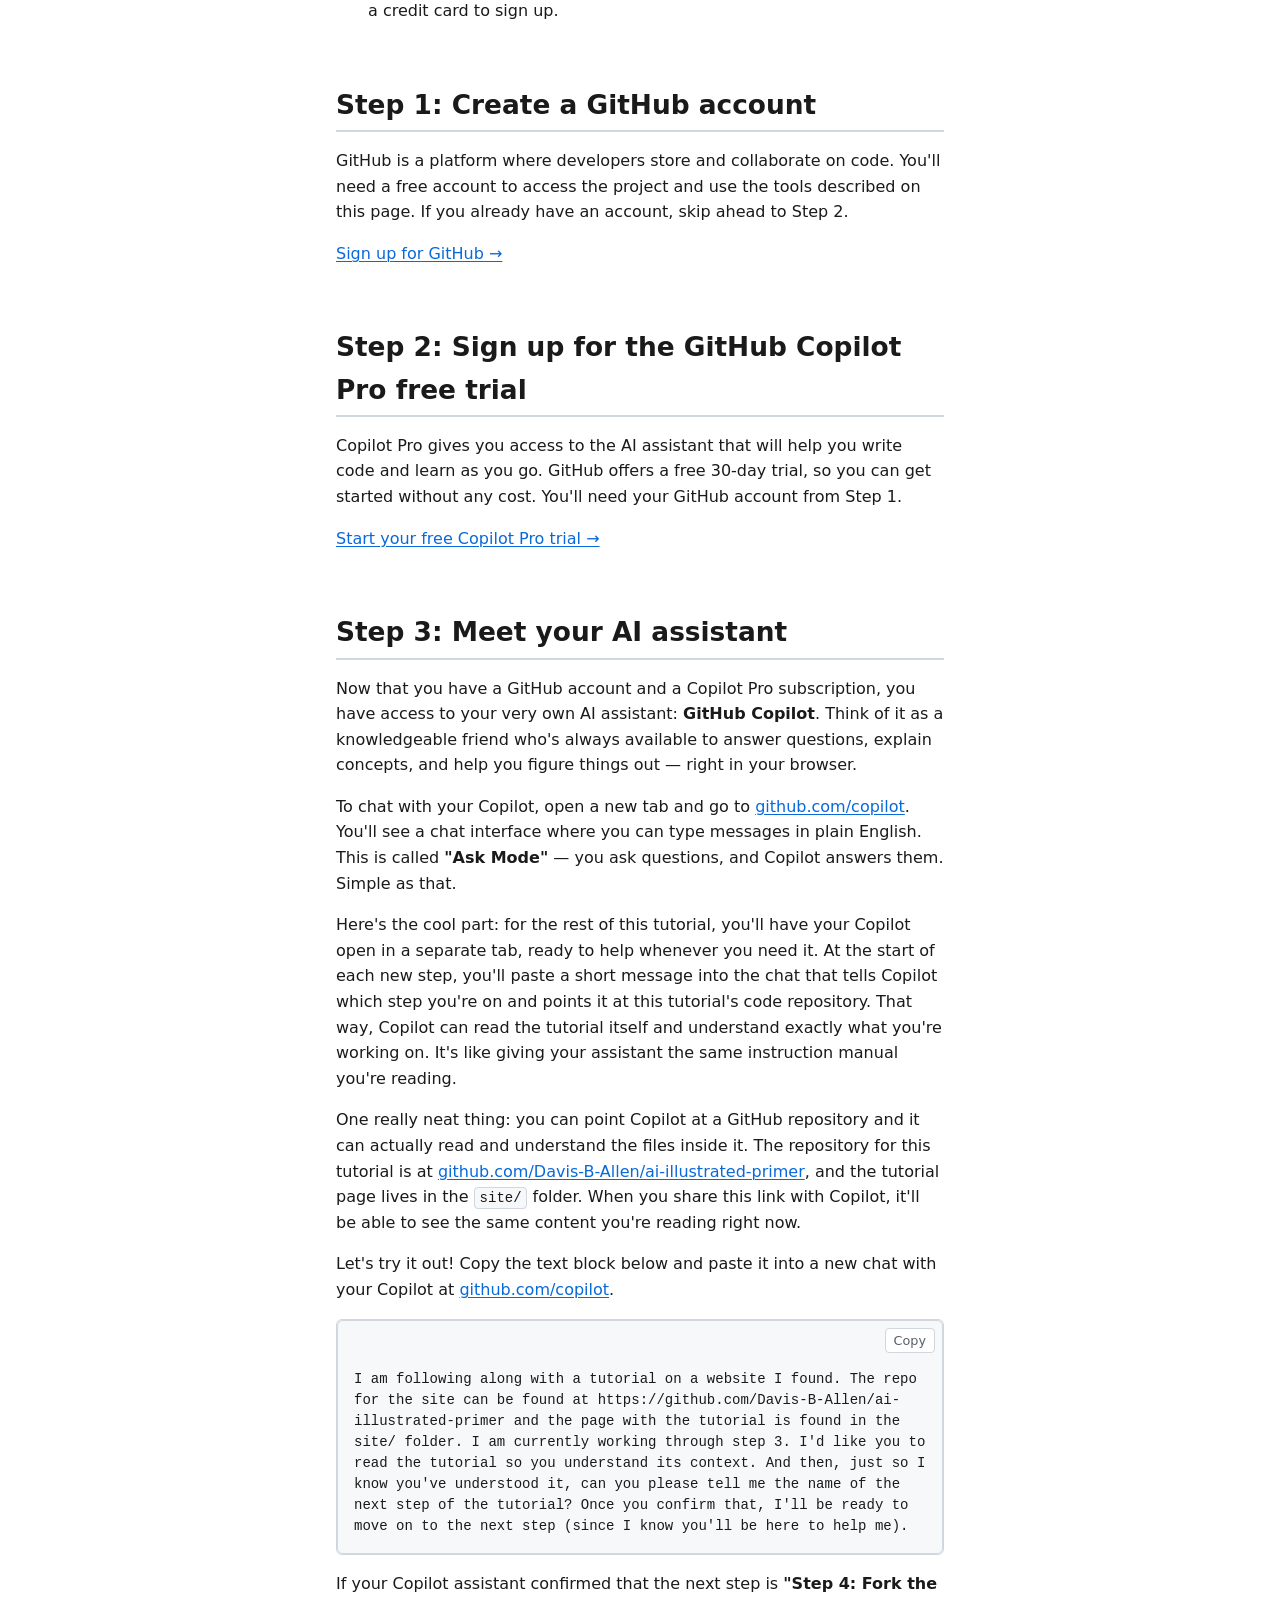
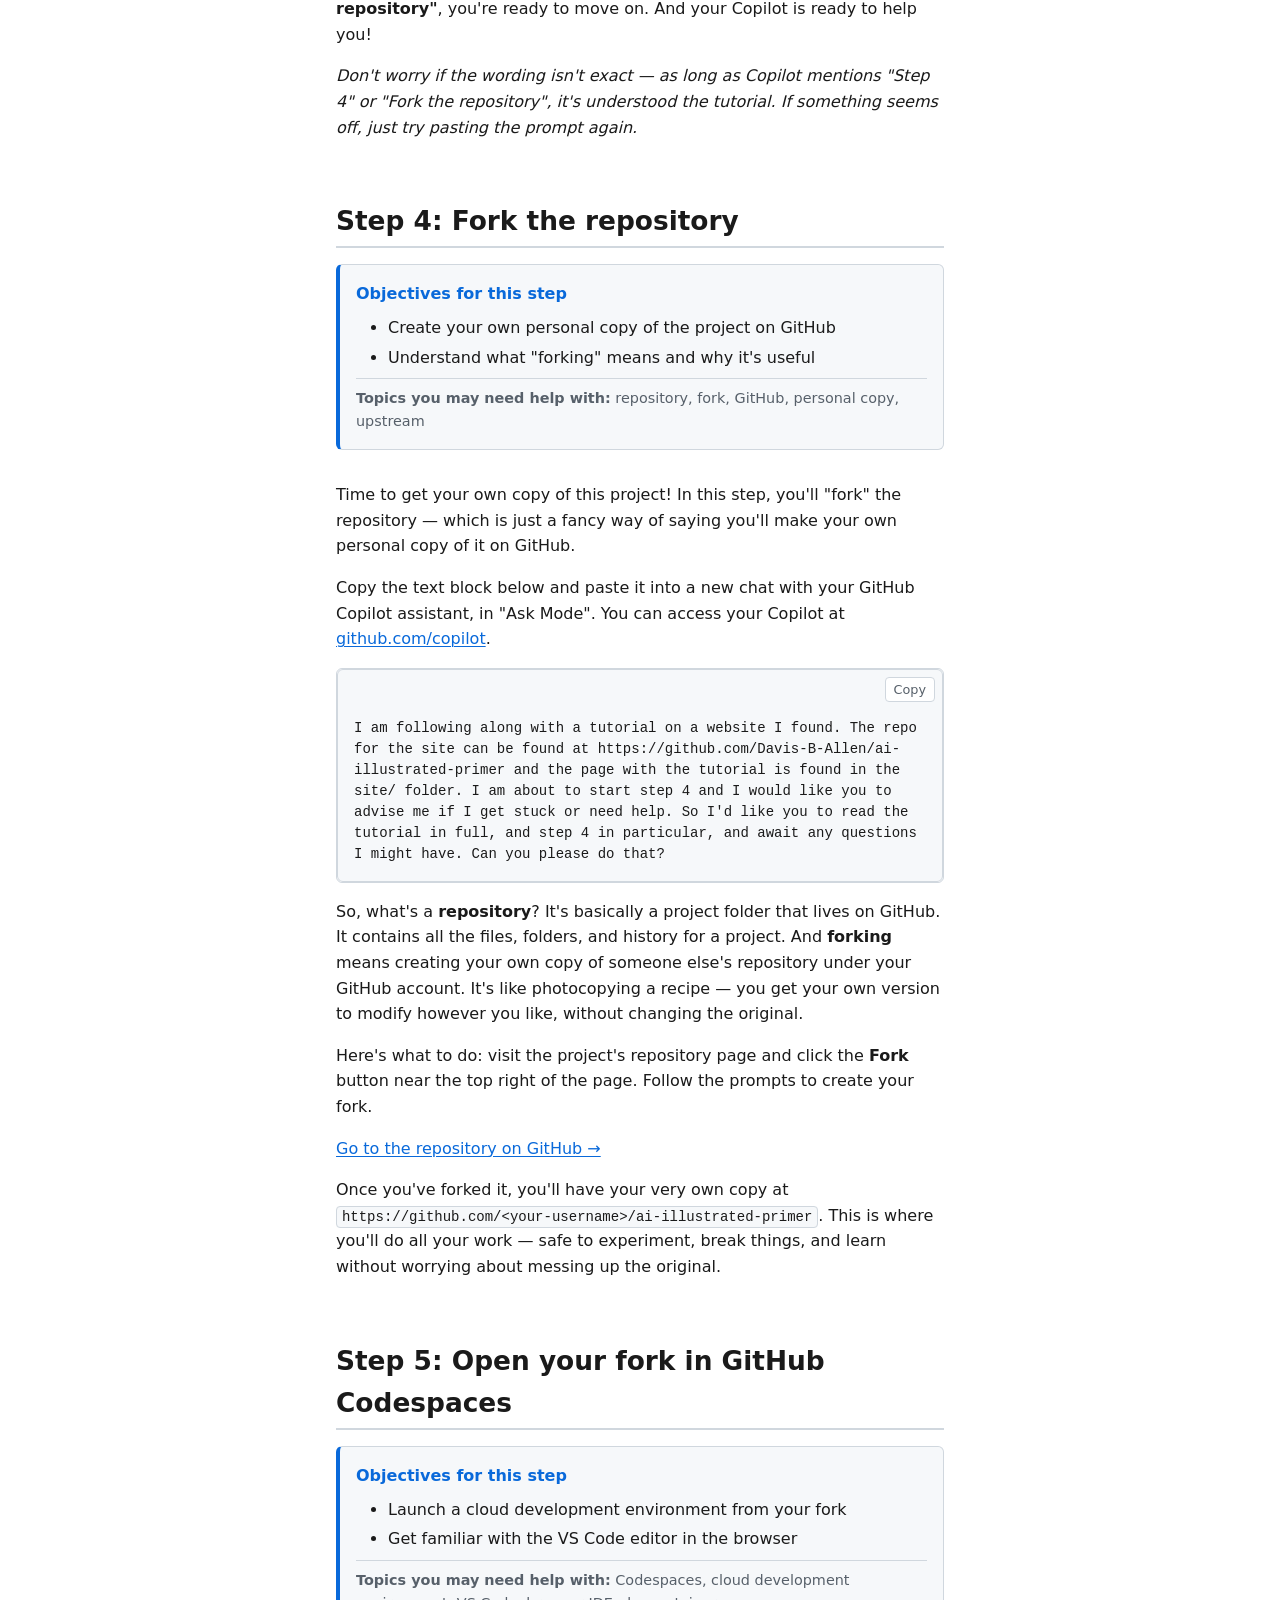
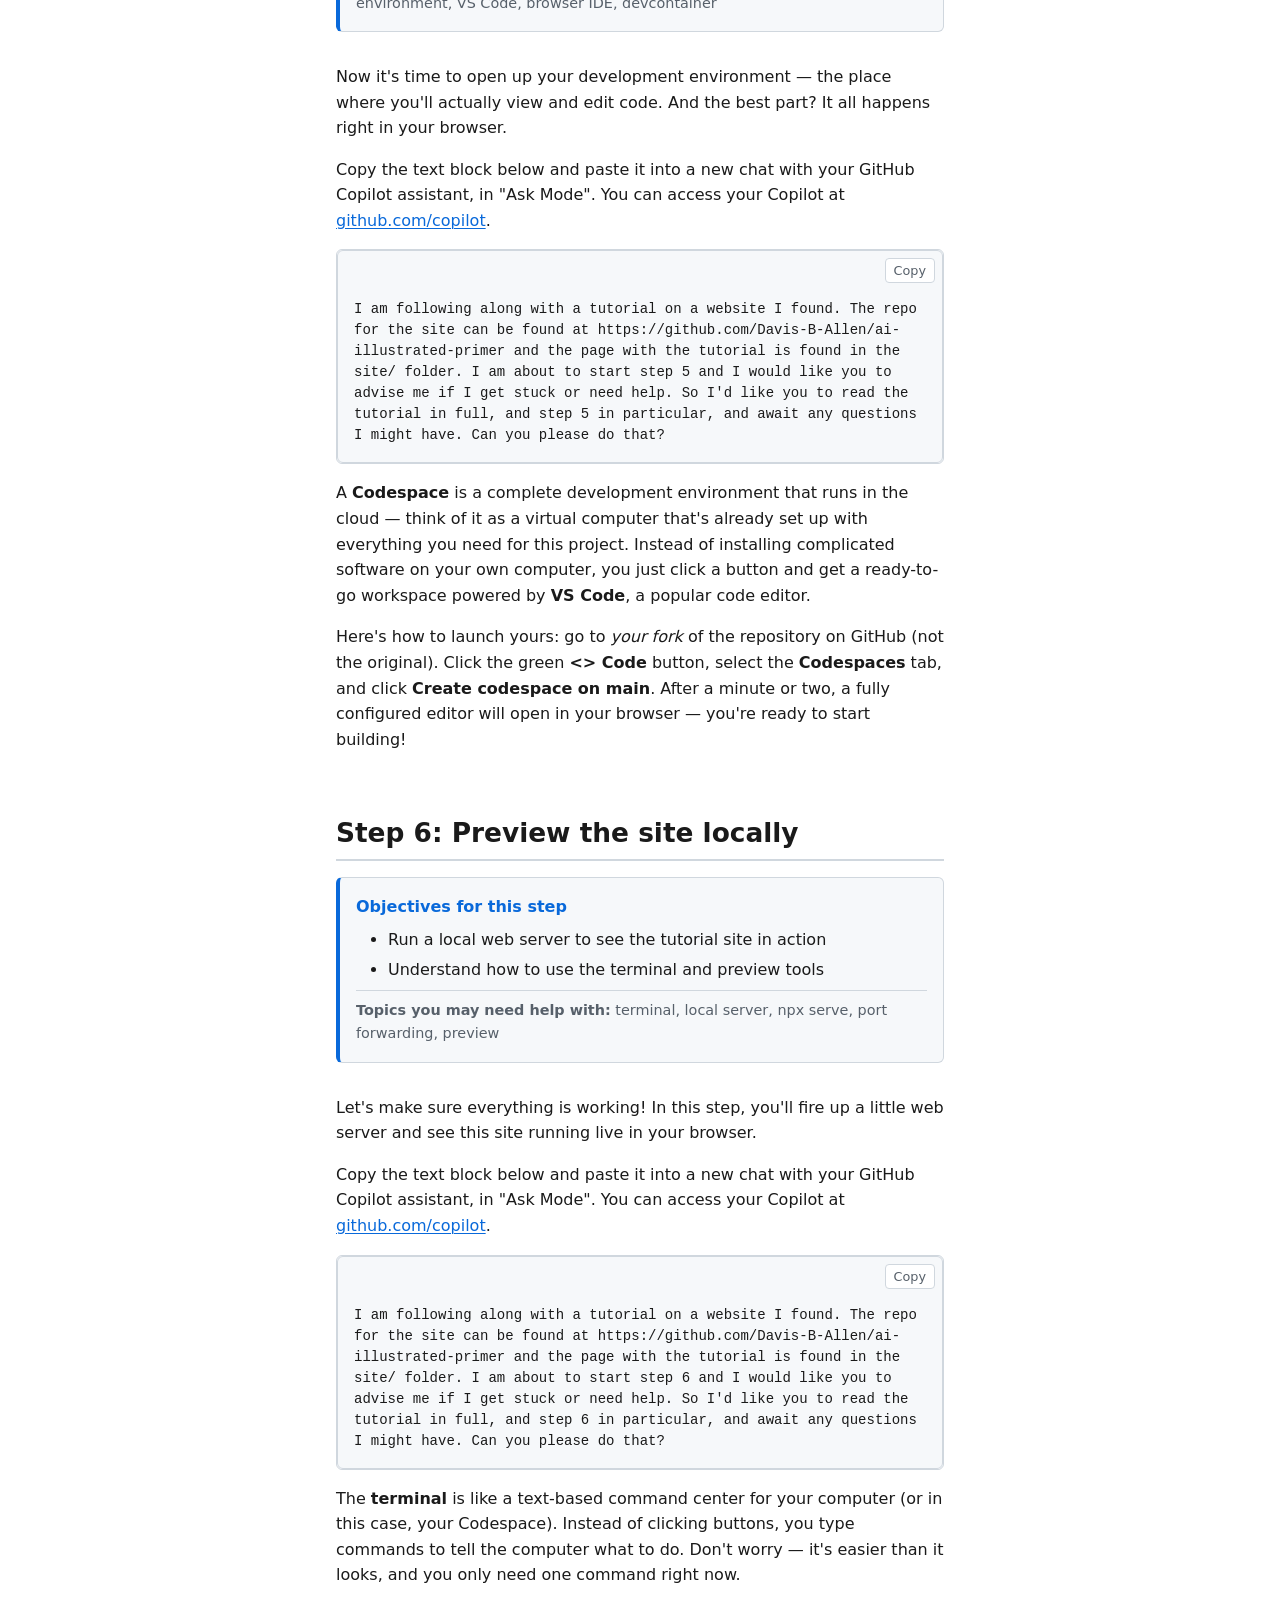
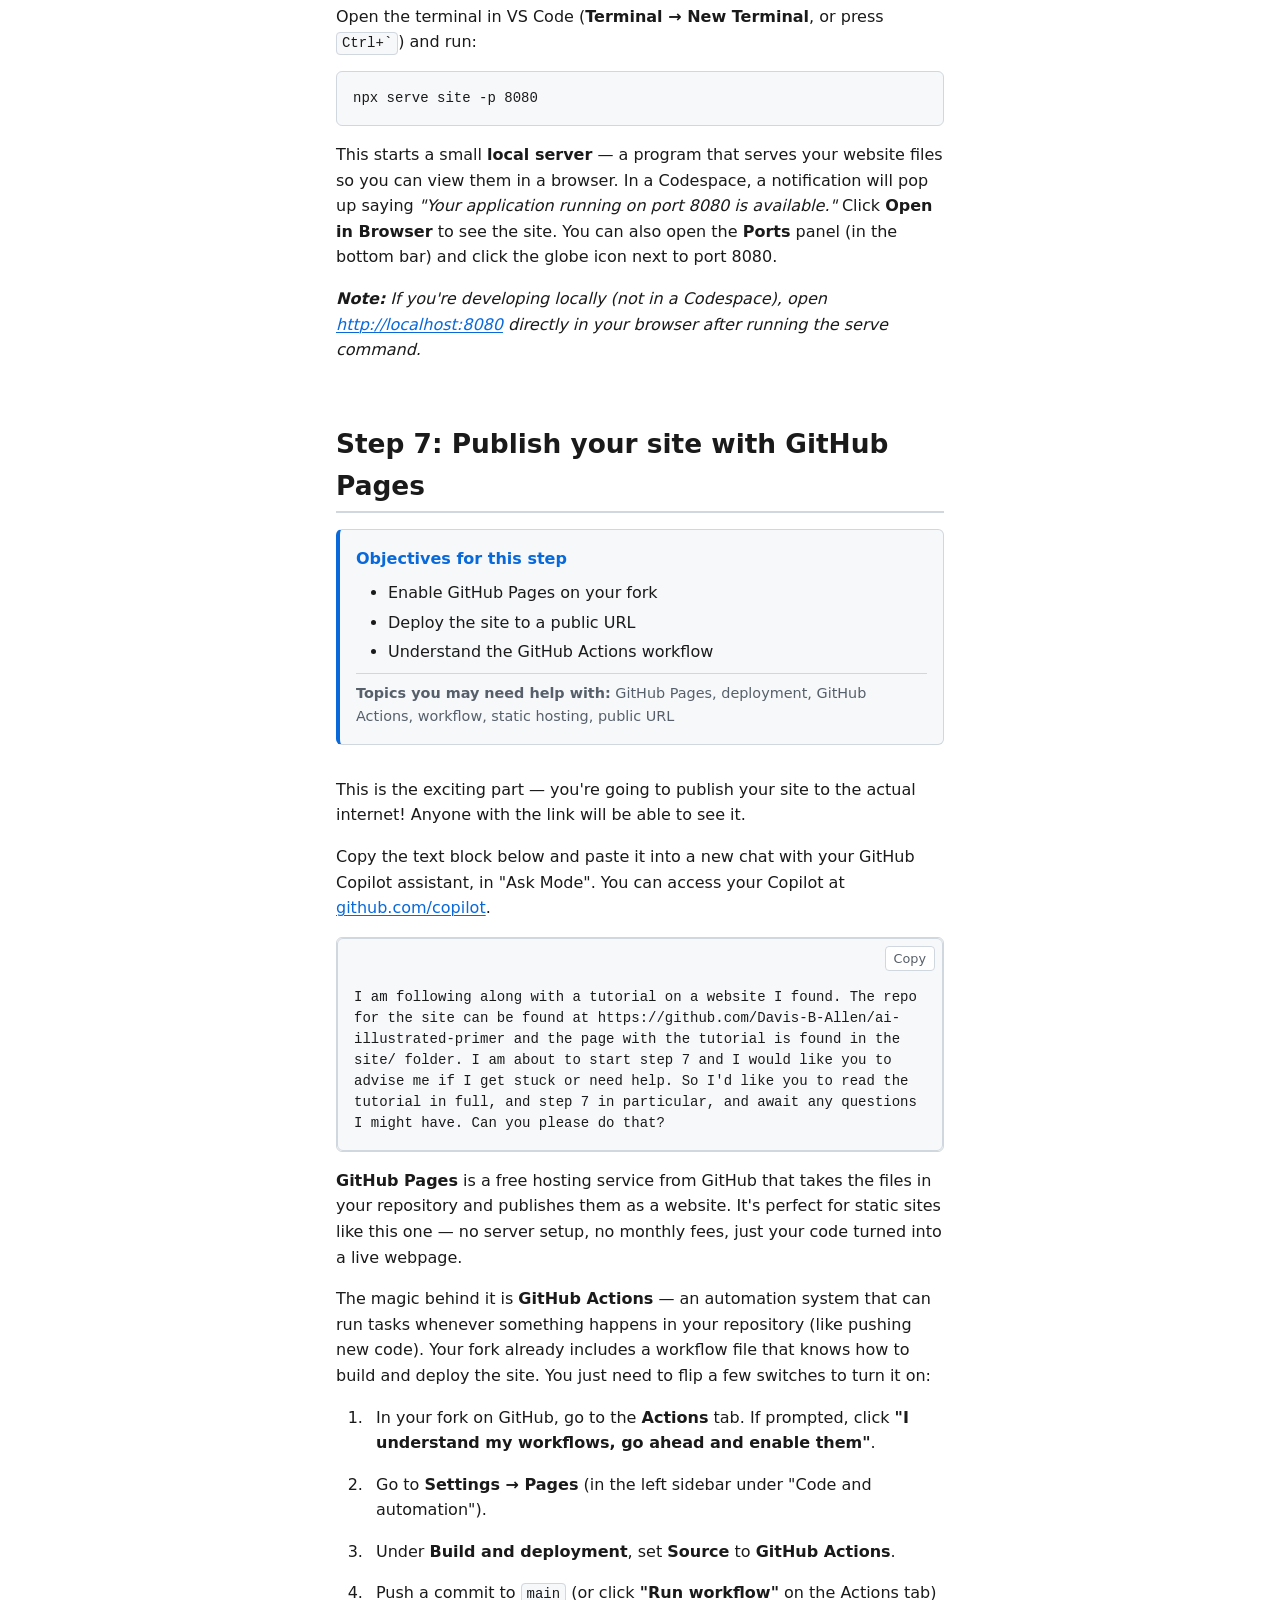
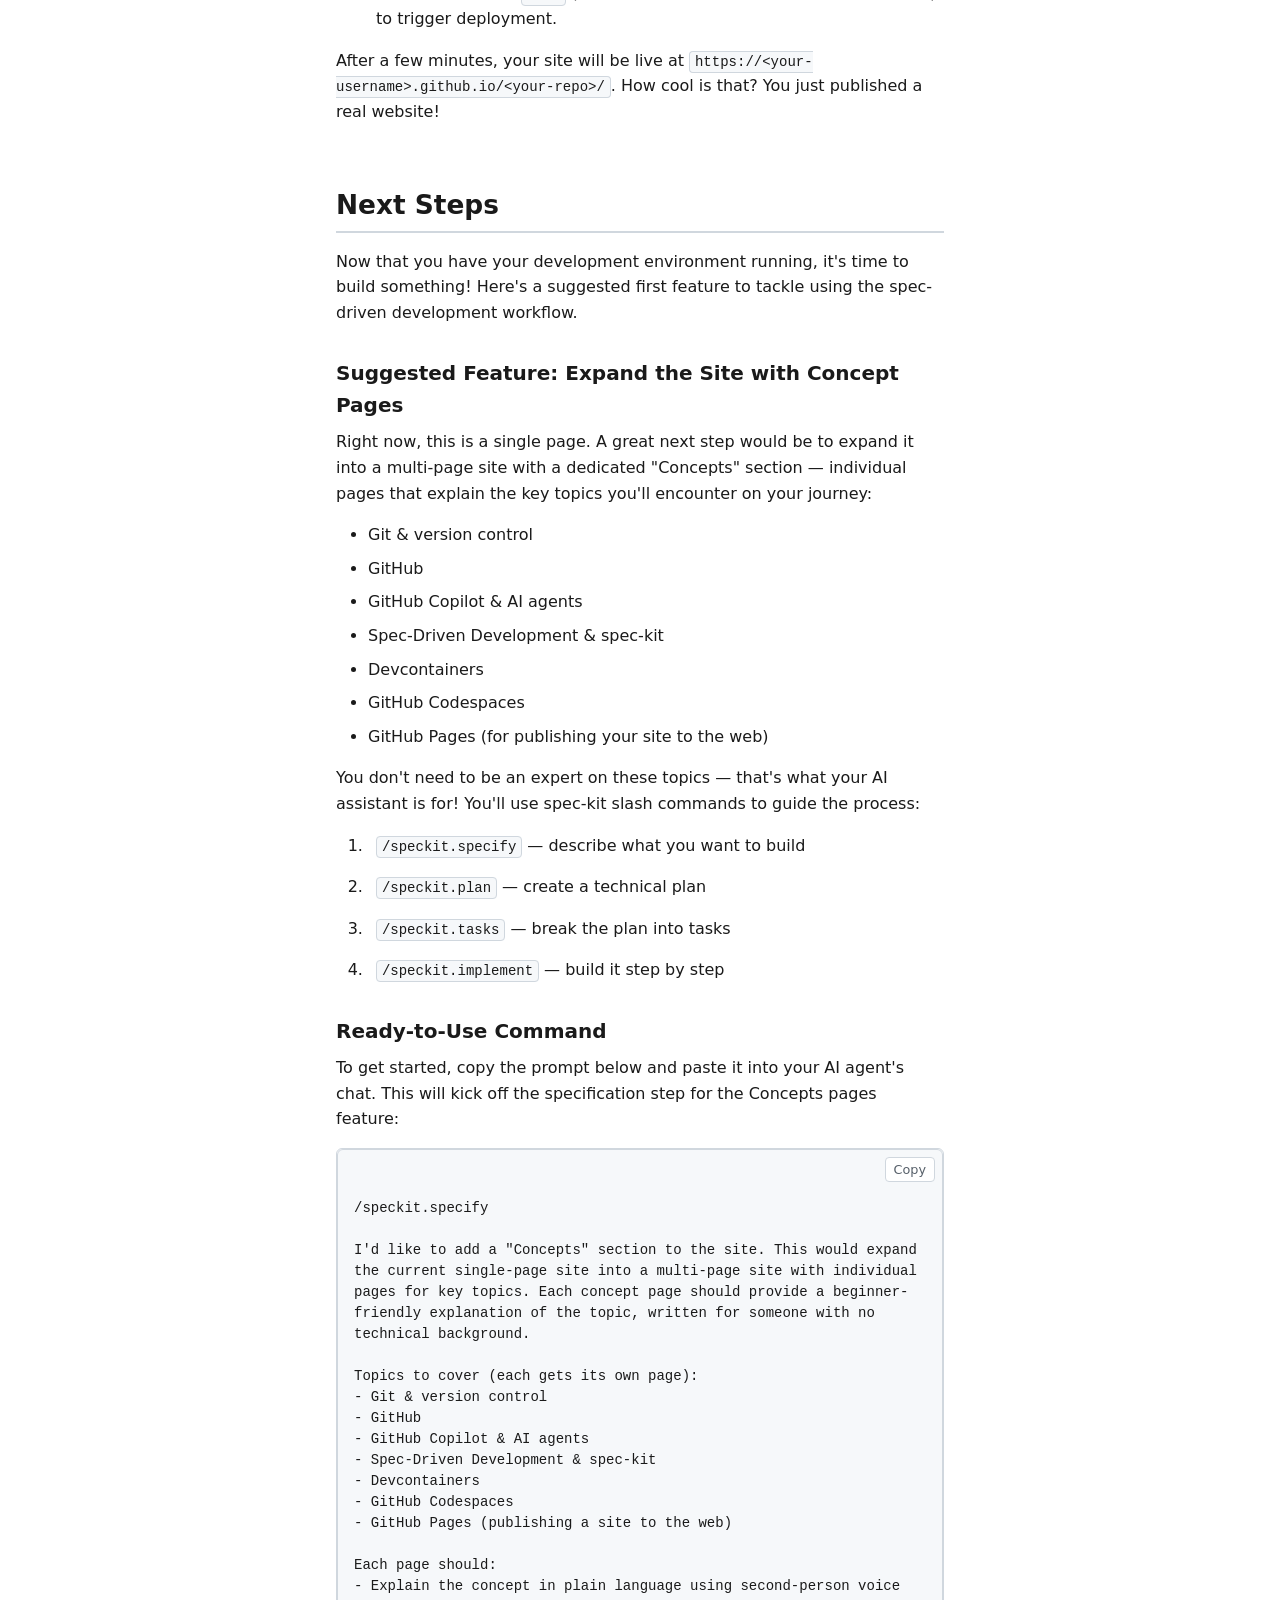
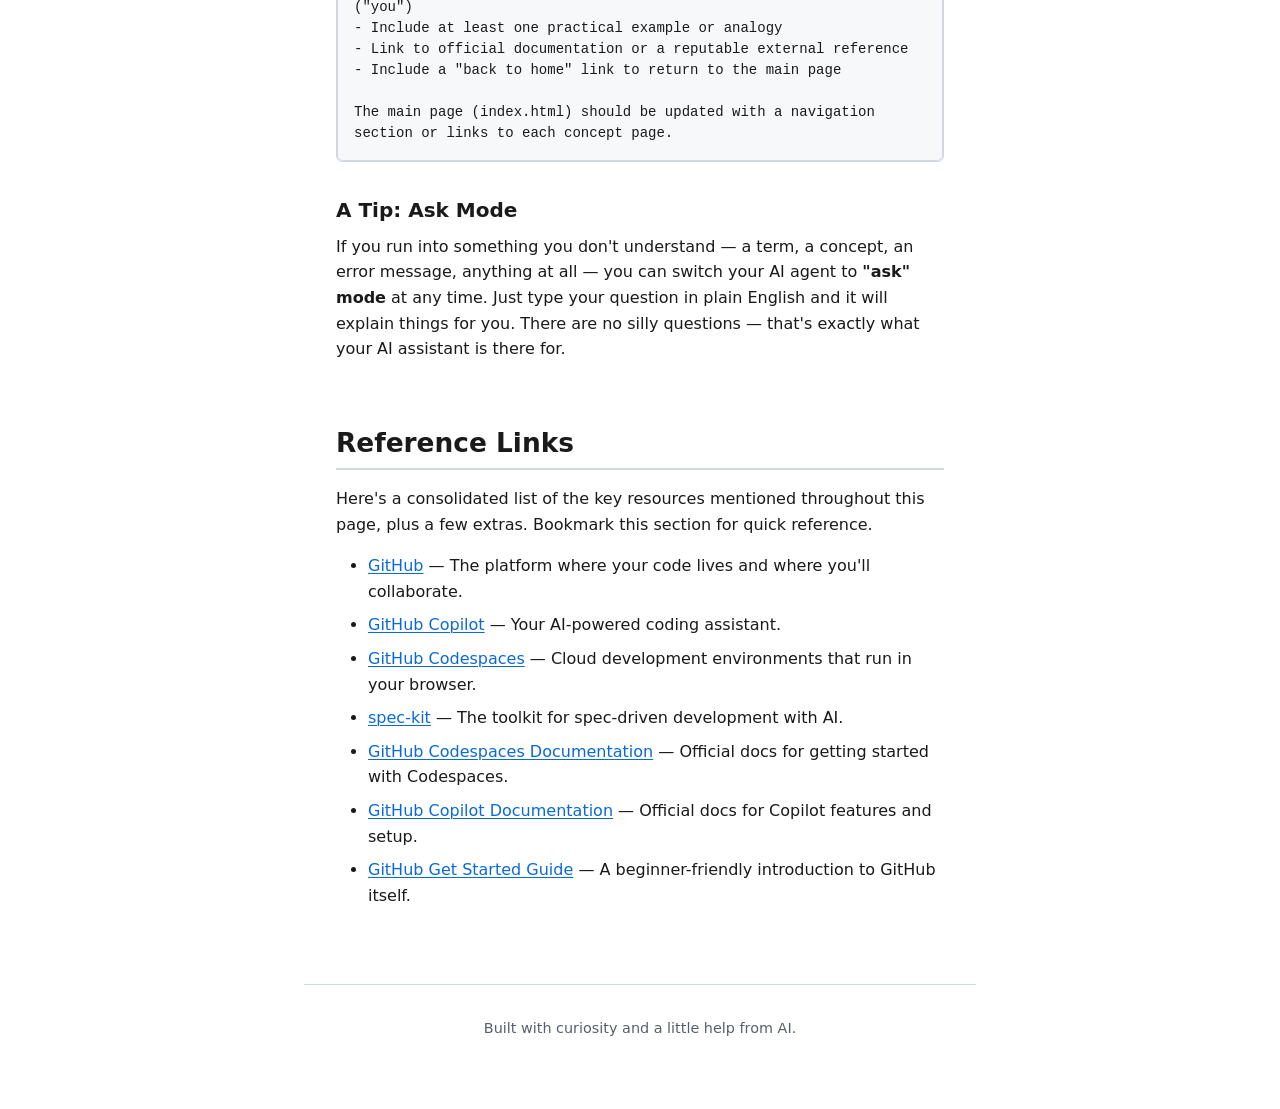
==== commit c7f787be: "Update reference to reflect renaming of repo from sddhello to ai-illustrated-primer" ====
--- a/site/index.html
+++ b/site/index.html
@@ -112,7 +112,7 @@
         One really neat thing: you can point Copilot at a GitHub repository
         and it can actually read and understand the files inside it. The
         repository for this tutorial is at
-        <a href="https://github.com/Davis-B-Allen/sddhello" target="_blank" rel="noopener noreferrer">github.com/Davis-B-Allen/sddhello</a>,
+        <a href="https://github.com/Davis-B-Allen/ai-illustrated-primer" target="_blank" rel="noopener noreferrer">github.com/Davis-B-Allen/ai-illustrated-primer</a>,
         and the tutorial page lives in the <code>site/</code> folder. When you
         share this link with Copilot, it'll be able to see the same content
         you're reading right now.
@@ -124,7 +124,7 @@
       </p>
       <div class="code-block">
         <button class="copy-btn" type="button" aria-label="Copy to clipboard">Copy</button>
-        <pre><code>I am following along with a tutorial on a website I found. The repo for the site can be found at https://github.com/Davis-B-Allen/sddhello and the page with the tutorial is found in the site/ folder. I am currently working through step 3. I'd like you to read the tutorial so you understand its context. And then, just so I know you've understood it, can you please tell me the name of the next step of the tutorial? Once you confirm that, I'll be ready to move on to the next step (since I know you'll be here to help me).</code></pre>
+        <pre><code>I am following along with a tutorial on a website I found. The repo for the site can be found at https://github.com/Davis-B-Allen/ai-illustrated-primer and the page with the tutorial is found in the site/ folder. I am currently working through step 3. I'd like you to read the tutorial so you understand its context. And then, just so I know you've understood it, can you please tell me the name of the next step of the tutorial? Once you confirm that, I'll be ready to move on to the next step (since I know you'll be here to help me).</code></pre>
       </div>
       <p>
         If your Copilot assistant confirmed that the next step is
@@ -165,7 +165,7 @@
       </p>
       <div class="code-block">
         <button class="copy-btn" type="button" aria-label="Copy to clipboard">Copy</button>
-        <pre><code>I am following along with a tutorial on a website I found. The repo for the site can be found at https://github.com/Davis-B-Allen/sddhello and the page with the tutorial is found in the site/ folder. I am about to start step 4 and I would like you to advise me if I get stuck or need help. So I'd like you to read the tutorial in full, and step 4 in particular, and await any questions I might have. Can you please do that?</code></pre>
+        <pre><code>I am following along with a tutorial on a website I found. The repo for the site can be found at https://github.com/Davis-B-Allen/ai-illustrated-primer and the page with the tutorial is found in the site/ folder. I am about to start step 4 and I would like you to advise me if I get stuck or need help. So I'd like you to read the tutorial in full, and step 4 in particular, and await any questions I might have. Can you please do that?</code></pre>
       </div>
       <p>
         So, what's a <strong>repository</strong>? It's basically a project
@@ -181,13 +181,13 @@
         the prompts to create your fork.
       </p>
       <p>
-        <a href="https://github.com/Davis-B-Allen/sddhello" target="_blank" rel="noopener noreferrer">
+        <a href="https://github.com/Davis-B-Allen/ai-illustrated-primer" target="_blank" rel="noopener noreferrer">
           Go to the repository on GitHub →
         </a>
       </p>
       <p>
         Once you've forked it, you'll have your very own copy at
-        <code>https://github.com/&lt;your-username&gt;/sddhello</code>. This
+        <code>https://github.com/&lt;your-username&gt;/ai-illustrated-primer</code>. This
         is where you'll do all your work — safe to experiment, break things,
         and learn without worrying about messing up the original.
       </p>
@@ -218,7 +218,7 @@
       </p>
       <div class="code-block">
         <button class="copy-btn" type="button" aria-label="Copy to clipboard">Copy</button>
-        <pre><code>I am following along with a tutorial on a website I found. The repo for the site can be found at https://github.com/Davis-B-Allen/sddhello and the page with the tutorial is found in the site/ folder. I am about to start step 5 and I would like you to advise me if I get stuck or need help. So I'd like you to read the tutorial in full, and step 5 in particular, and await any questions I might have. Can you please do that?</code></pre>
+        <pre><code>I am following along with a tutorial on a website I found. The repo for the site can be found at https://github.com/Davis-B-Allen/ai-illustrated-primer and the page with the tutorial is found in the site/ folder. I am about to start step 5 and I would like you to advise me if I get stuck or need help. So I'd like you to read the tutorial in full, and step 5 in particular, and await any questions I might have. Can you please do that?</code></pre>
       </div>
       <p>
         A <strong>Codespace</strong> is a complete development environment that
@@ -263,7 +263,7 @@
       </p>
       <div class="code-block">
         <button class="copy-btn" type="button" aria-label="Copy to clipboard">Copy</button>
-        <pre><code>I am following along with a tutorial on a website I found. The repo for the site can be found at https://github.com/Davis-B-Allen/sddhello and the page with the tutorial is found in the site/ folder. I am about to start step 6 and I would like you to advise me if I get stuck or need help. So I'd like you to read the tutorial in full, and step 6 in particular, and await any questions I might have. Can you please do that?</code></pre>
+        <pre><code>I am following along with a tutorial on a website I found. The repo for the site can be found at https://github.com/Davis-B-Allen/ai-illustrated-primer and the page with the tutorial is found in the site/ folder. I am about to start step 6 and I would like you to advise me if I get stuck or need help. So I'd like you to read the tutorial in full, and step 6 in particular, and await any questions I might have. Can you please do that?</code></pre>
       </div>
       <p>
         The <strong>terminal</strong> is like a text-based command center for
@@ -322,7 +322,7 @@
       </p>
       <div class="code-block">
         <button class="copy-btn" type="button" aria-label="Copy to clipboard">Copy</button>
-        <pre><code>I am following along with a tutorial on a website I found. The repo for the site can be found at https://github.com/Davis-B-Allen/sddhello and the page with the tutorial is found in the site/ folder. I am about to start step 7 and I would like you to advise me if I get stuck or need help. So I'd like you to read the tutorial in full, and step 7 in particular, and await any questions I might have. Can you please do that?</code></pre>
+        <pre><code>I am following along with a tutorial on a website I found. The repo for the site can be found at https://github.com/Davis-B-Allen/ai-illustrated-primer and the page with the tutorial is found in the site/ folder. I am about to start step 7 and I would like you to advise me if I get stuck or need help. So I'd like you to read the tutorial in full, and step 7 in particular, and await any questions I might have. Can you please do that?</code></pre>
       </div>
       <p>
         <strong>GitHub Pages</strong> is a free hosting service from GitHub
